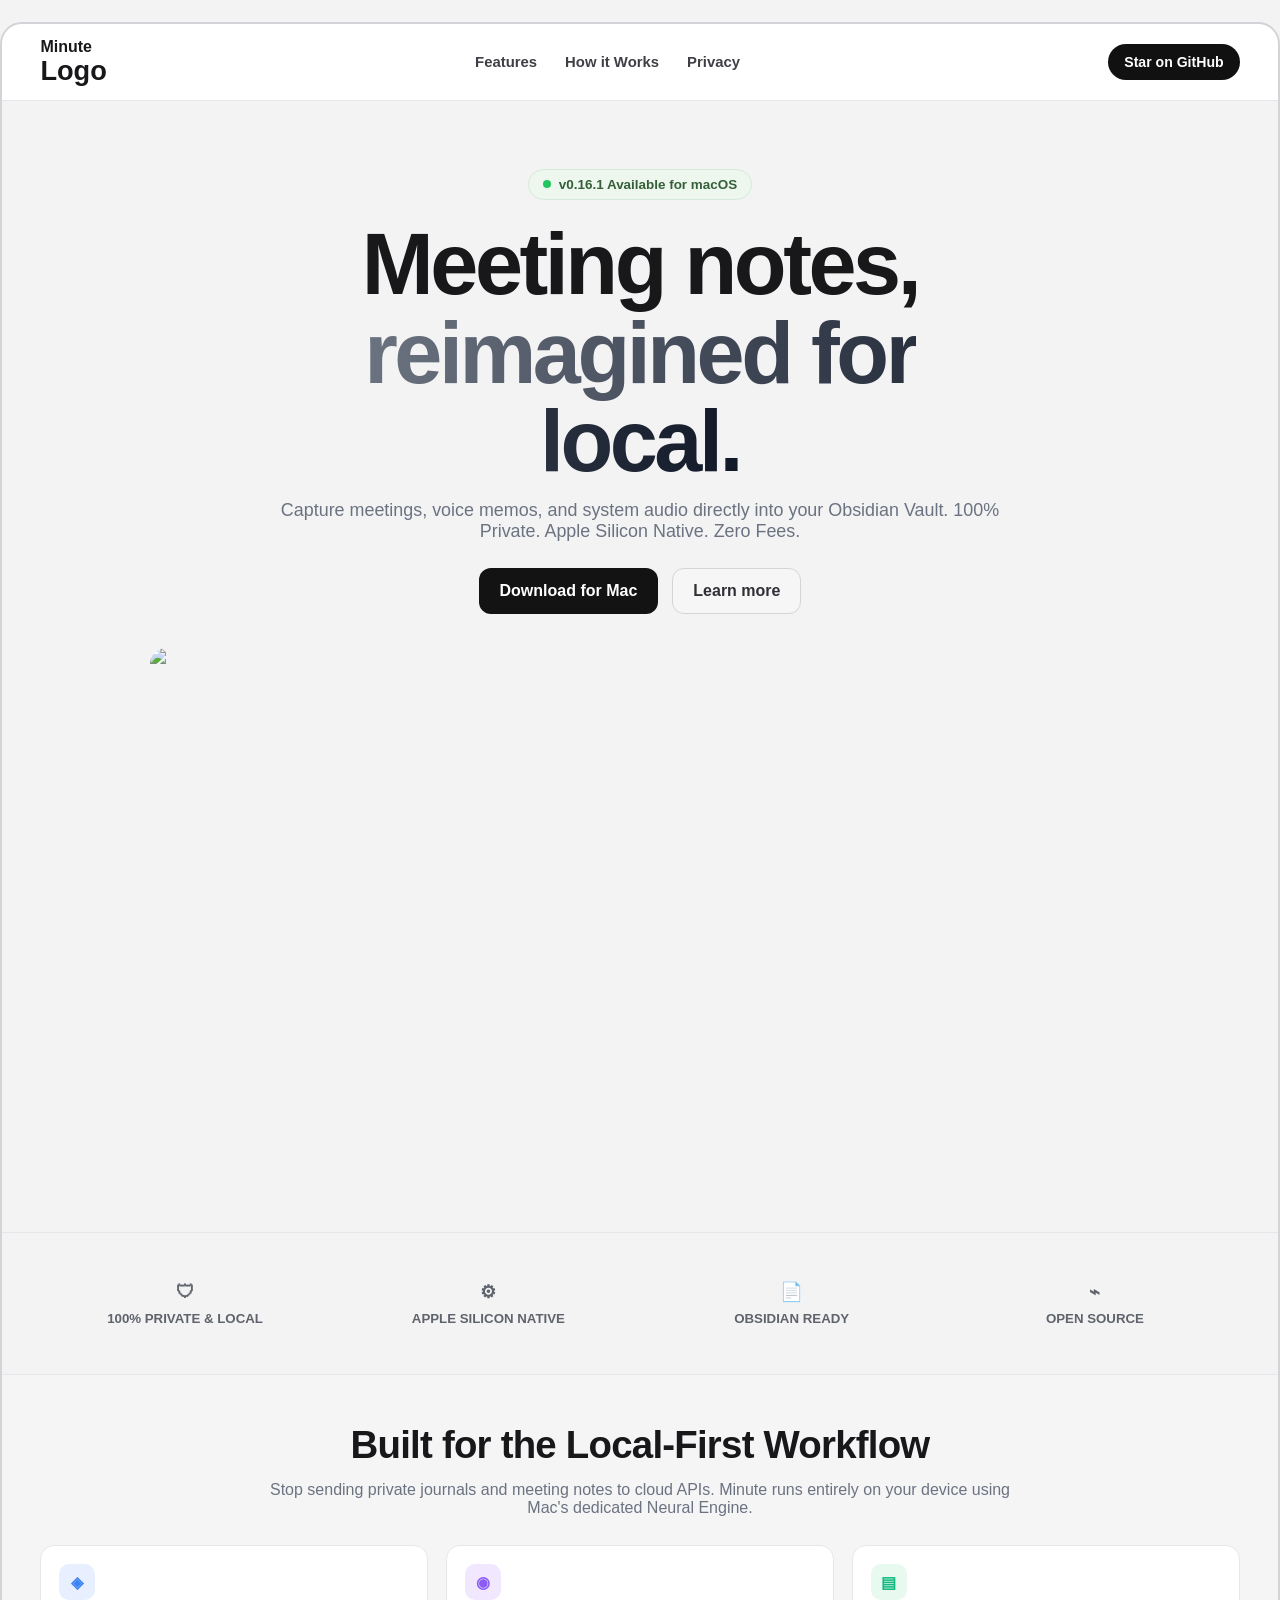
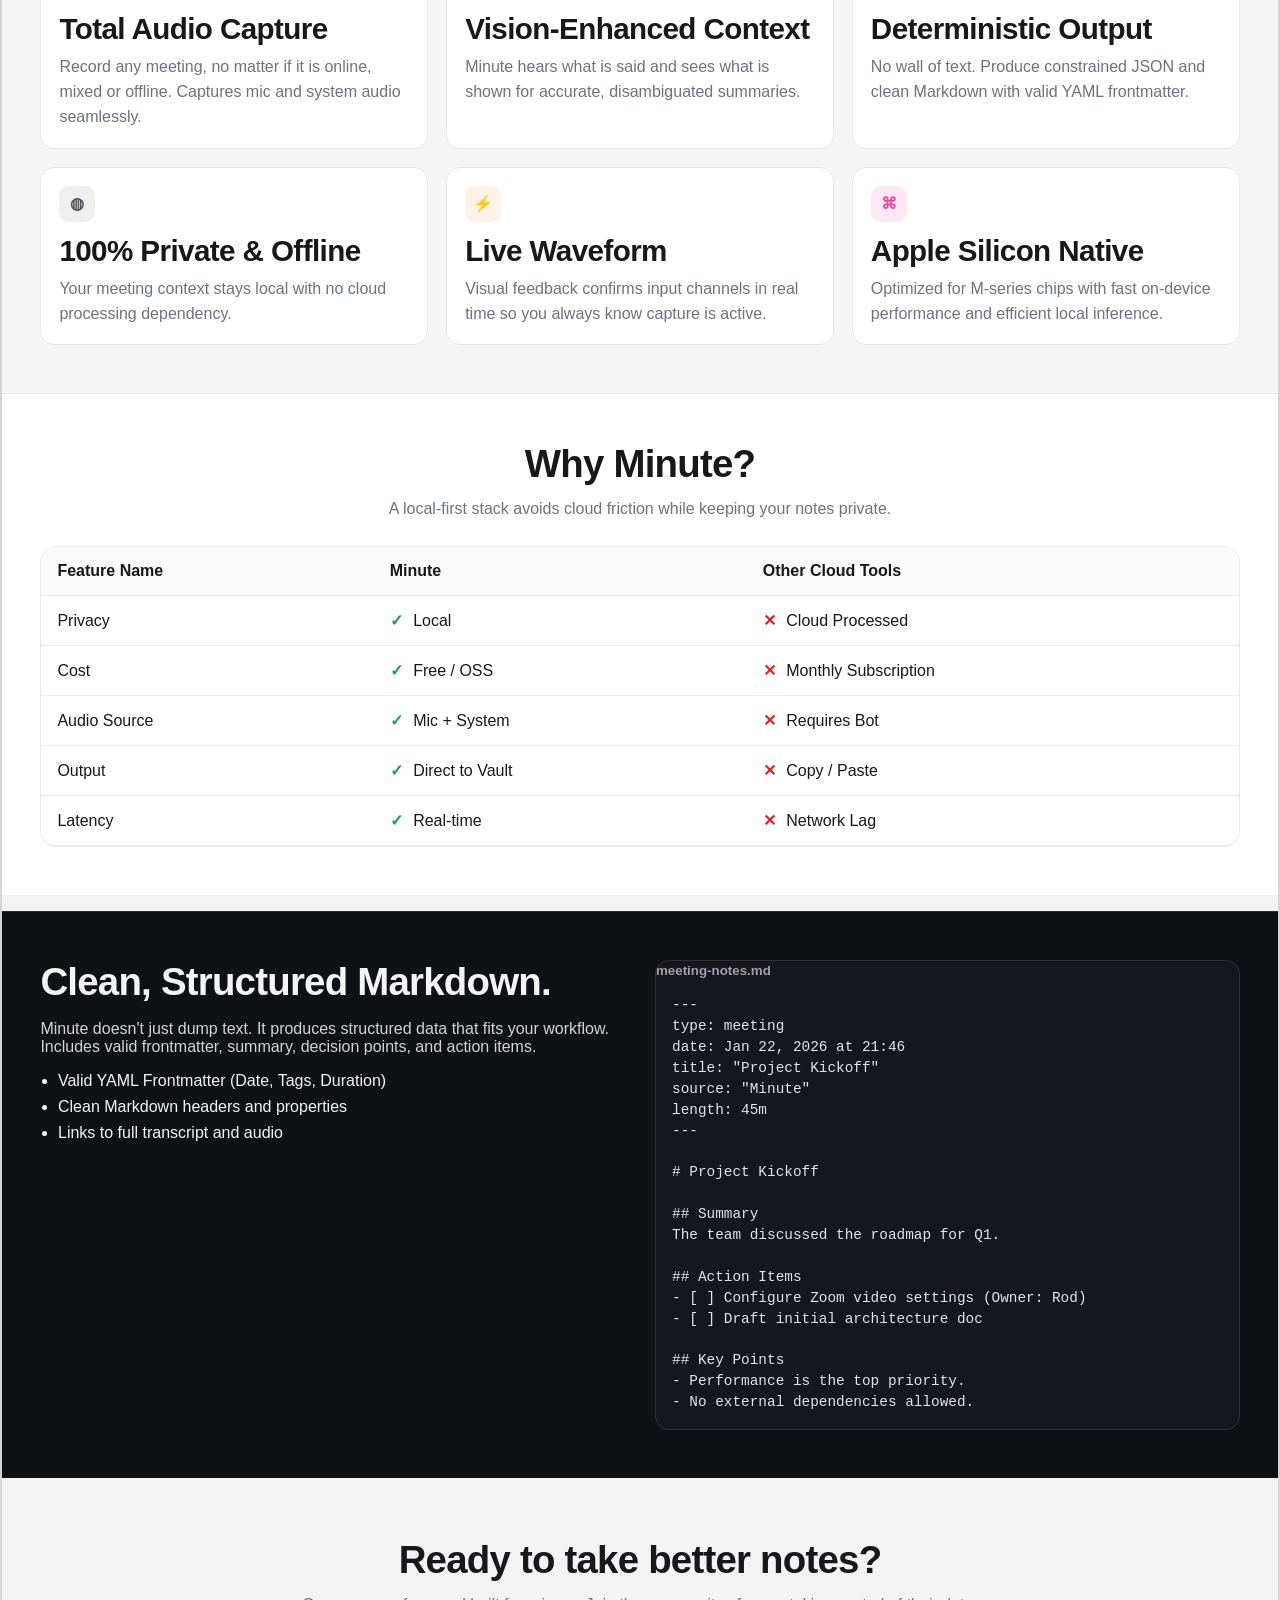
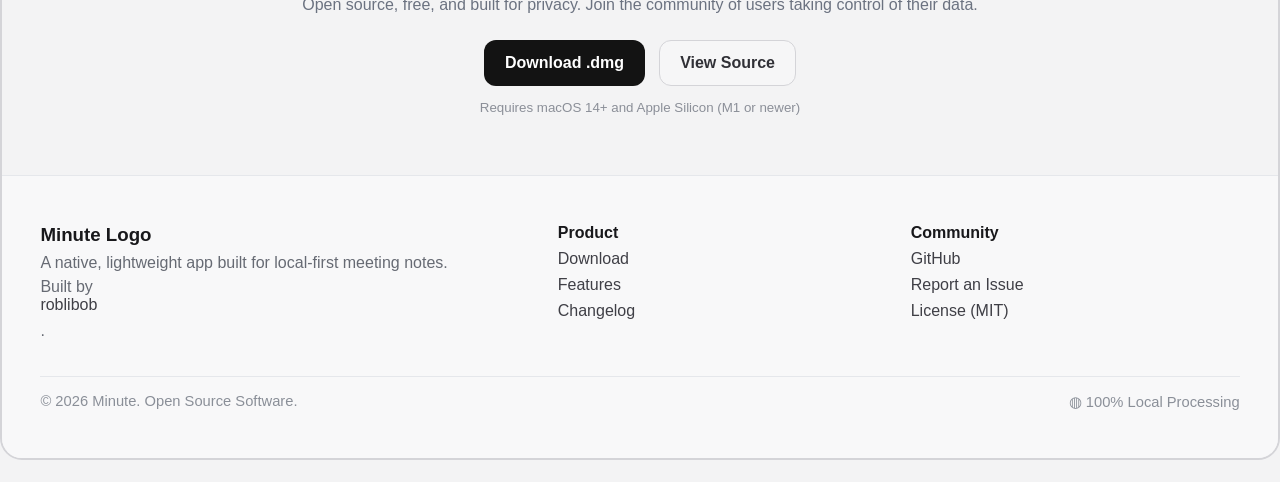
==== minute/index.html @ 1eeea054 "deploy: roblibob/minute-web@8a031581cefa7e7c6fafa19b0b58fd7cdc7de9bb" ====
<!DOCTYPE html><!--4EAlndDfi7GfYIFrNMan_--><html lang="en"><head><meta charSet="utf-8"/><meta name="viewport" content="width=device-width, initial-scale=1"/><link rel="preload" as="image" href="/screenshot.png"/><link rel="stylesheet" href="/minute/_next/static/css/f5979314d05cff4d.css" data-precedence="next"/><link rel="preload" as="script" fetchPriority="low" href="/minute/_next/static/chunks/webpack-14040d4c93e93e90.js"/><script src="/minute/_next/static/chunks/4bd1b696-c023c6e3521b1417.js" async=""></script><script src="/minute/_next/static/chunks/255-e3d6cde7027b138d.js" async=""></script><script src="/minute/_next/static/chunks/main-app-d17e61add2b21985.js" async=""></script><script src="/minute/_next/static/chunks/app/layout-fa0ff027105a98ed.js" async=""></script><script src="/minute/_next/static/chunks/850-fcfdb7aee06e92fd.js" async=""></script><script src="/minute/_next/static/chunks/app/page-d6913fac91781a6c.js" async=""></script><link rel="preload" href="https://www.googletagmanager.com/gtag/js?id=G-HHZJZCVGW7" as="script"/><title>Minute Landing Page</title><meta name="description" content="Promotional one-page site for the Minute macOS app."/><script src="/minute/_next/static/chunks/polyfills-42372ed130431b0a.js" noModule=""></script></head><body><div hidden=""><!--$--><!--/$--></div><div class="page-shell"><header class="top-nav" data-nav="true" data-state="initial"><div class="nav-shell"><a class="brand" aria-label="Go to top" href="#top"><span class="brand-mark">Minute</span><span class="brand-sub">Logo</span></a><nav class="desktop-nav" aria-label="Primary"><a href="#features">Features</a><a href="#how-it-works">How it Works</a><a href="#privacy">Privacy</a></nav><div class="nav-actions"><a class="github-pill desktop-only" href="/minute/github/">Star on GitHub</a><button class="menu-toggle mobile-only" type="button" aria-expanded="false" aria-controls="mobile-menu"><span></span><span></span><span></span></button></div></div><div id="mobile-menu" class="mobile-menu" hidden=""><a href="#features">Features</a><a href="#how-it-works">How it Works</a><a href="#privacy">Privacy</a><a href="/minute/github/">Star on GitHub</a></div></header><main><section id="top" class="hero section"><div class="badge"><span class="dot"></span>v0.16.1 Available for macOS</div><h1>Meeting notes,<br/><span>reimagined for local.</span></h1><p>Capture meetings, voice memos, and system audio directly into your Obsidian Vault. 100% Private. Apple Silicon Native. Zero Fees.</p><div class="hero-actions"><a class="btn btn-dark" href="/minute/download/">Download for Mac</a><a class="btn btn-light" href="#features">Learn more</a></div><div class="app-window" aria-label="Minute app preview"><img alt="Minute interface preview" width="980" height="520" decoding="async" data-nimg="1" style="color:transparent" src="/screenshot.png"/></div></section><section class="trust-strip section"><div class="trust-item"><span class="icon">🛡</span><span>100% PRIVATE &amp; LOCAL</span></div><div class="trust-item"><span class="icon">⚙</span><span>APPLE SILICON NATIVE</span></div><div class="trust-item"><span class="icon">📄</span><span>OBSIDIAN READY</span></div><div class="trust-item"><span class="icon">⌁</span><span>OPEN SOURCE</span></div></section><section id="features" class="features section"><h2>Built for the Local-First Workflow</h2><p class="section-lead">Stop sending private journals and meeting notes to cloud APIs. Minute runs entirely on your device using Mac&#x27;s dedicated Neural Engine.</p><div class="feature-grid"><article class="feature-card blue"><div class="feature-icon">◈</div><h3>Total Audio Capture</h3><p>Record any meeting, no matter if it is online, mixed or offline. Captures mic and system audio seamlessly.</p></article><article class="feature-card purple"><div class="feature-icon">◉</div><h3>Vision-Enhanced Context</h3><p>Minute hears what is said and sees what is shown for accurate, disambiguated summaries.</p></article><article class="feature-card emerald"><div class="feature-icon">▤</div><h3>Deterministic Output</h3><p>No wall of text. Produce constrained JSON and clean Markdown with valid YAML frontmatter.</p></article><article class="feature-card grey"><div class="feature-icon">◍</div><h3>100% Private &amp; Offline</h3><p>Your meeting context stays local with no cloud processing dependency.</p></article><article class="feature-card orange"><div class="feature-icon">⚡</div><h3>Live Waveform</h3><p>Visual feedback confirms input channels in real time so you always know capture is active.</p></article><article class="feature-card pink"><div class="feature-icon">⌘</div><h3>Apple Silicon Native</h3><p>Optimized for M-series chips with fast on-device performance and efficient local inference.</p></article></div></section><section class="comparison section"><h2>Why Minute?</h2><p class="section-lead">A local-first stack avoids cloud friction while keeping your notes private.</p><div class="table-wrap"><table><thead><tr><th>Feature Name</th><th>Minute</th><th>Other Cloud Tools</th></tr></thead><tbody><tr><td>Privacy</td><td><span class="yes">✓</span> <!-- -->Local</td><td><span class="no">✕</span> <!-- -->Cloud Processed</td></tr><tr><td>Cost</td><td><span class="yes">✓</span> <!-- -->Free / OSS</td><td><span class="no">✕</span> <!-- -->Monthly Subscription</td></tr><tr><td>Audio Source</td><td><span class="yes">✓</span> <!-- -->Mic + System</td><td><span class="no">✕</span> <!-- -->Requires Bot</td></tr><tr><td>Output</td><td><span class="yes">✓</span> <!-- -->Direct to Vault</td><td><span class="no">✕</span> <!-- -->Copy / Paste</td></tr><tr><td>Latency</td><td><span class="yes">✓</span> <!-- -->Real-time</td><td><span class="no">✕</span> <!-- -->Network Lag</td></tr></tbody></table></div></section><section id="how-it-works" class="how-it-works section"><div class="how-copy"><h2>Clean, Structured Markdown.</h2><p>Minute doesn&#x27;t just dump text. It produces structured data that fits your workflow. Includes valid frontmatter, summary, decision points, and action items.</p><ul><li>Valid YAML Frontmatter (Date, Tags, Duration)</li><li>Clean Markdown headers and properties</li><li>Links to full transcript and audio</li></ul></div><div class="code-window" aria-label="Markdown output example"><div class="window-bar"><span class="traffic red"></span><span class="traffic yellow"></span><span class="traffic green"></span><small>meeting-notes.md</small></div><pre><code>---
type: meeting
date: Jan 22, 2026 at 21:46
title: &quot;Project Kickoff&quot;
source: &quot;Minute&quot;
length: 45m
---

# Project Kickoff

## Summary
The team discussed the roadmap for Q1.

## Action Items
- [ ] Configure Zoom video settings (Owner: Rod)
- [ ] Draft initial architecture doc

## Key Points
- Performance is the top priority.
- No external dependencies allowed.
</code></pre></div></section><section id="privacy" class="bottom-cta section"><h2>Ready to take better notes?</h2><p>Open source, free, and built for privacy. Join the community of users taking control of their data.</p><div class="hero-actions"><a class="btn btn-dark" href="/minute/download/">Download .dmg</a><a class="btn btn-light" href="/minute/github/">View Source</a></div><small>Requires macOS 14+ and Apple Silicon (M1 or newer)</small></section><footer class="footer section"><div class="footer-grid"><div><h3>Minute Logo</h3><p>A native, lightweight app built for local-first meeting notes.</p><p>Built by <a href="https://github.com/roblibob">roblibob</a>.</p></div><div><h4>Product</h4><a href="/minute/download/">Download</a><a href="#features">Features</a><a href="/minute/github/">Changelog</a></div><div><h4>Community</h4><a href="/minute/github/">GitHub</a><a href="https://github.com/roblibob/minute/issues">Report an Issue</a><a href="https://github.com/roblibob/minute/blob/main/LICENSE">License (MIT)</a></div></div><div class="footer-bottom"><span>© <!-- -->2026<!-- --> Minute. Open Source Software.</span><span class="local-badge">◍ 100% Local Processing</span></div></footer></main></div><!--$--><!--/$--><script src="/minute/_next/static/chunks/webpack-14040d4c93e93e90.js" id="_R_" async=""></script><script>(self.__next_f=self.__next_f||[]).push([0])</script><script>self.__next_f.push([1,"1:\"$Sreact.fragment\"\n2:I[1402,[\"177\",\"static/chunks/app/layout-fa0ff027105a98ed.js\"],\"\"]\n3:I[9766,[],\"\"]\n4:I[8924,[],\"\"]\n5:I[7959,[\"850\",\"static/chunks/850-fcfdb7aee06e92fd.js\",\"974\",\"static/chunks/app/page-d6913fac91781a6c.js\"],\"Nav\"]\n6:I[2619,[\"850\",\"static/chunks/850-fcfdb7aee06e92fd.js\",\"974\",\"static/chunks/app/page-d6913fac91781a6c.js\"],\"\"]\n7:I[1356,[\"850\",\"static/chunks/850-fcfdb7aee06e92fd.js\",\"974\",\"static/chunks/app/page-d6913fac91781a6c.js\"],\"Image\"]\n13:I[7150,[],\"\"]\n:HL[\"/minute/_next/static/css/f5979314d05cff4d.css\",\"style\"]\n"])</script><script>self.__next_f.push([1,"0:{\"P\":null,\"b\":\"4EAlndDfi7GfYIFrNMan_\",\"p\":\"/minute\",\"c\":[\"\",\"\"],\"i\":false,\"f\":[[[\"\",{\"children\":[\"__PAGE__\",{}]},\"$undefined\",\"$undefined\",true],[\"\",[\"$\",\"$1\",\"c\",{\"children\":[[[\"$\",\"link\",\"0\",{\"rel\":\"stylesheet\",\"href\":\"/minute/_next/static/css/f5979314d05cff4d.css\",\"precedence\":\"next\",\"crossOrigin\":\"$undefined\",\"nonce\":\"$undefined\"}]],[\"$\",\"html\",null,{\"lang\":\"en\",\"children\":[[\"$\",\"head\",null,{\"children\":[[\"$\",\"$L2\",null,{\"src\":\"https://www.googletagmanager.com/gtag/js?id=G-HHZJZCVGW7\",\"strategy\":\"afterInteractive\"}],[\"$\",\"$L2\",null,{\"id\":\"ga-init\",\"strategy\":\"afterInteractive\",\"children\":\"window.dataLayer = window.dataLayer || [];\\nfunction gtag(){dataLayer.push(arguments);}\\ngtag('js', new Date());\\ngtag('config', 'G-HHZJZCVGW7');\"}]]}],[\"$\",\"body\",null,{\"children\":[\"$\",\"$L3\",null,{\"parallelRouterKey\":\"children\",\"error\":\"$undefined\",\"errorStyles\":\"$undefined\",\"errorScripts\":\"$undefined\",\"template\":[\"$\",\"$L4\",null,{}],\"templateStyles\":\"$undefined\",\"templateScripts\":\"$undefined\",\"notFound\":[[[\"$\",\"title\",null,{\"children\":\"404: This page could not be found.\"}],[\"$\",\"div\",null,{\"style\":{\"fontFamily\":\"system-ui,\\\"Segoe UI\\\",Roboto,Helvetica,Arial,sans-serif,\\\"Apple Color Emoji\\\",\\\"Segoe UI Emoji\\\"\",\"height\":\"100vh\",\"textAlign\":\"center\",\"display\":\"flex\",\"flexDirection\":\"column\",\"alignItems\":\"center\",\"justifyContent\":\"center\"},\"children\":[\"$\",\"div\",null,{\"children\":[[\"$\",\"style\",null,{\"dangerouslySetInnerHTML\":{\"__html\":\"body{color:#000;background:#fff;margin:0}.next-error-h1{border-right:1px solid rgba(0,0,0,.3)}@media (prefers-color-scheme:dark){body{color:#fff;background:#000}.next-error-h1{border-right:1px solid rgba(255,255,255,.3)}}\"}}],[\"$\",\"h1\",null,{\"className\":\"next-error-h1\",\"style\":{\"display\":\"inline-block\",\"margin\":\"0 20px 0 0\",\"padding\":\"0 23px 0 0\",\"fontSize\":24,\"fontWeight\":500,\"verticalAlign\":\"top\",\"lineHeight\":\"49px\"},\"children\":404}],[\"$\",\"div\",null,{\"style\":{\"display\":\"inline-block\"},\"children\":[\"$\",\"h2\",null,{\"style\":{\"fontSize\":14,\"fontWeight\":400,\"lineHeight\":\"49px\",\"margin\":0},\"children\":\"This page could not be found.\"}]}]]}]}]],[]],\"forbidden\":\"$undefined\",\"unauthorized\":\"$undefined\"}]}]]}]]}],{\"children\":[\"__PAGE__\",[\"$\",\"$1\",\"c\",{\"children\":[[\"$\",\"div\",null,{\"className\":\"page-shell\",\"children\":[[\"$\",\"$L5\",null,{}],[\"$\",\"main\",null,{\"children\":[[\"$\",\"section\",null,{\"id\":\"top\",\"className\":\"hero section\",\"children\":[[\"$\",\"div\",null,{\"className\":\"badge\",\"children\":[[\"$\",\"span\",null,{\"className\":\"dot\"}],\"v0.16.1 Available for macOS\"]}],[\"$\",\"h1\",null,{\"children\":[\"Meeting notes,\",[\"$\",\"br\",null,{}],[\"$\",\"span\",null,{\"children\":\"reimagined for local.\"}]]}],[\"$\",\"p\",null,{\"children\":\"Capture meetings, voice memos, and system audio directly into your Obsidian Vault. 100% Private. Apple Silicon Native. Zero Fees.\"}],[\"$\",\"div\",null,{\"className\":\"hero-actions\",\"children\":[[\"$\",\"$L6\",null,{\"className\":\"btn btn-dark\",\"href\":\"/download/\",\"children\":\"Download for Mac\"}],[\"$\",\"$L6\",null,{\"className\":\"btn btn-light\",\"href\":\"#features\",\"children\":\"Learn more\"}]]}],[\"$\",\"div\",null,{\"className\":\"app-window\",\"aria-label\":\"Minute app preview\",\"children\":[\"$\",\"$L7\",null,{\"src\":\"/screenshot.png\",\"alt\":\"Minute interface preview\",\"width\":980,\"height\":520,\"priority\":true,\"unoptimized\":true}]}]]}],[\"$\",\"section\",null,{\"className\":\"trust-strip section\",\"children\":[[\"$\",\"div\",\"100% PRIVATE \u0026 LOCAL\",{\"className\":\"trust-item\",\"children\":[[\"$\",\"span\",null,{\"className\":\"icon\",\"children\":\"🛡\"}],[\"$\",\"span\",null,{\"children\":\"100% PRIVATE \u0026 LOCAL\"}]]}],[\"$\",\"div\",\"APPLE SILICON NATIVE\",{\"className\":\"trust-item\",\"children\":[[\"$\",\"span\",null,{\"className\":\"icon\",\"children\":\"⚙\"}],[\"$\",\"span\",null,{\"children\":\"APPLE SILICON NATIVE\"}]]}],[\"$\",\"div\",\"OBSIDIAN READY\",{\"className\":\"trust-item\",\"children\":[[\"$\",\"span\",null,{\"className\":\"icon\",\"children\":\"📄\"}],[\"$\",\"span\",null,{\"children\":\"OBSIDIAN READY\"}]]}],[\"$\",\"div\",\"OPEN SOURCE\",{\"className\":\"trust-item\",\"children\":[[\"$\",\"span\",null,{\"className\":\"icon\",\"children\":\"⌁\"}],[\"$\",\"span\",null,{\"children\":\"OPEN SOURCE\"}]]}]]}],[\"$\",\"section\",null,{\"id\":\"features\",\"className\":\"features section\",\"children\":[[\"$\",\"h2\",null,{\"children\":\"Built for the Local-First Workflow\"}],[\"$\",\"p\",null,{\"className\":\"section-lead\",\"children\":\"Stop sending private journals and meeting notes to cloud APIs. Minute runs entirely on your device using Mac's dedicated Neural Engine.\"}],[\"$\",\"div\",null,{\"className\":\"feature-grid\",\"children\":[[\"$\",\"article\",\"Total Audio Capture\",{\"className\":\"feature-card blue\",\"children\":[[\"$\",\"div\",null,{\"className\":\"feature-icon\",\"children\":\"◈\"}],[\"$\",\"h3\",null,{\"children\":\"Total Audio Capture\"}],[\"$\",\"p\",null,{\"children\":\"Record any meeting, no matter if it is online, mixed or offline. Captures mic and system audio seamlessly.\"}]]}],\"$L8\",\"$L9\",\"$La\",\"$Lb\",\"$Lc\"]}]]}],\"$Ld\",\"$Le\",\"$Lf\",\"$L10\"]}]]}],null,\"$L11\"]}],{},null,false]},null,false],\"$L12\",false]],\"m\":\"$undefined\",\"G\":[\"$13\",[]],\"s\":false,\"S\":true}\n"])</script><script>self.__next_f.push([1,"14:I[4431,[],\"OutletBoundary\"]\n16:I[5278,[],\"AsyncMetadataOutlet\"]\n18:I[4431,[],\"ViewportBoundary\"]\n1a:I[4431,[],\"MetadataBoundary\"]\n1b:\"$Sreact.suspense\"\n8:[\"$\",\"article\",\"Vision-Enhanced Context\",{\"className\":\"feature-card purple\",\"children\":[[\"$\",\"div\",null,{\"className\":\"feature-icon\",\"children\":\"◉\"}],[\"$\",\"h3\",null,{\"children\":\"Vision-Enhanced Context\"}],[\"$\",\"p\",null,{\"children\":\"Minute hears what is said and sees what is shown for accurate, disambiguated summaries.\"}]]}]\n9:[\"$\",\"article\",\"Deterministic Output\",{\"className\":\"feature-card emerald\",\"children\":[[\"$\",\"div\",null,{\"className\":\"feature-icon\",\"children\":\"▤\"}],[\"$\",\"h3\",null,{\"children\":\"Deterministic Output\"}],[\"$\",\"p\",null,{\"children\":\"No wall of text. Produce constrained JSON and clean Markdown with valid YAML frontmatter.\"}]]}]\na:[\"$\",\"article\",\"100% Private \u0026 Offline\",{\"className\":\"feature-card grey\",\"children\":[[\"$\",\"div\",null,{\"className\":\"feature-icon\",\"children\":\"◍\"}],[\"$\",\"h3\",null,{\"children\":\"100% Private \u0026 Offline\"}],[\"$\",\"p\",null,{\"children\":\"Your meeting context stays local with no cloud processing dependency.\"}]]}]\nb:[\"$\",\"article\",\"Live Waveform\",{\"className\":\"feature-card orange\",\"children\":[[\"$\",\"div\",null,{\"className\":\"feature-icon\",\"children\":\"⚡\"}],[\"$\",\"h3\",null,{\"children\":\"Live Waveform\"}],[\"$\",\"p\",null,{\"children\":\"Visual feedback confirms input channels in real time so you always know capture is active.\"}]]}]\nc:[\"$\",\"article\",\"Apple Silicon Native\",{\"className\":\"feature-card pink\",\"children\":[[\"$\",\"div\",null,{\"className\":\"feature-icon\",\"children\":\"⌘\"}],[\"$\",\"h3\",null,{\"children\":\"Apple Silicon Native\"}],[\"$\",\"p\",null,{\"children\":\"Optimized for M-series chips with fast on-device performance and efficient local inference.\"}]]}]\n"])</script><script>self.__next_f.push([1,"d:[\"$\",\"section\",null,{\"className\":\"comparison section\",\"children\":[[\"$\",\"h2\",null,{\"children\":\"Why Minute?\"}],[\"$\",\"p\",null,{\"className\":\"section-lead\",\"children\":\"A local-first stack avoids cloud friction while keeping your notes private.\"}],[\"$\",\"div\",null,{\"className\":\"table-wrap\",\"children\":[\"$\",\"table\",null,{\"children\":[[\"$\",\"thead\",null,{\"children\":[\"$\",\"tr\",null,{\"children\":[[\"$\",\"th\",null,{\"children\":\"Feature Name\"}],[\"$\",\"th\",null,{\"children\":\"Minute\"}],[\"$\",\"th\",null,{\"children\":\"Other Cloud Tools\"}]]}]}],[\"$\",\"tbody\",null,{\"children\":[[\"$\",\"tr\",\"Privacy\",{\"children\":[[\"$\",\"td\",null,{\"children\":\"Privacy\"}],[\"$\",\"td\",null,{\"children\":[[\"$\",\"span\",null,{\"className\":\"yes\",\"children\":\"✓\"}],\" \",\"Local\"]}],[\"$\",\"td\",null,{\"children\":[[\"$\",\"span\",null,{\"className\":\"no\",\"children\":\"✕\"}],\" \",\"Cloud Processed\"]}]]}],[\"$\",\"tr\",\"Cost\",{\"children\":[[\"$\",\"td\",null,{\"children\":\"Cost\"}],[\"$\",\"td\",null,{\"children\":[[\"$\",\"span\",null,{\"className\":\"yes\",\"children\":\"✓\"}],\" \",\"Free / OSS\"]}],[\"$\",\"td\",null,{\"children\":[[\"$\",\"span\",null,{\"className\":\"no\",\"children\":\"✕\"}],\" \",\"Monthly Subscription\"]}]]}],[\"$\",\"tr\",\"Audio Source\",{\"children\":[[\"$\",\"td\",null,{\"children\":\"Audio Source\"}],[\"$\",\"td\",null,{\"children\":[[\"$\",\"span\",null,{\"className\":\"yes\",\"children\":\"✓\"}],\" \",\"Mic + System\"]}],[\"$\",\"td\",null,{\"children\":[[\"$\",\"span\",null,{\"className\":\"no\",\"children\":\"✕\"}],\" \",\"Requires Bot\"]}]]}],[\"$\",\"tr\",\"Output\",{\"children\":[[\"$\",\"td\",null,{\"children\":\"Output\"}],[\"$\",\"td\",null,{\"children\":[[\"$\",\"span\",null,{\"className\":\"yes\",\"children\":\"✓\"}],\" \",\"Direct to Vault\"]}],[\"$\",\"td\",null,{\"children\":[[\"$\",\"span\",null,{\"className\":\"no\",\"children\":\"✕\"}],\" \",\"Copy / Paste\"]}]]}],[\"$\",\"tr\",\"Latency\",{\"children\":[[\"$\",\"td\",null,{\"children\":\"Latency\"}],[\"$\",\"td\",null,{\"children\":[[\"$\",\"span\",null,{\"className\":\"yes\",\"children\":\"✓\"}],\" \",\"Real-time\"]}],[\"$\",\"td\",null,{\"children\":[[\"$\",\"span\",null,{\"className\":\"no\",\"children\":\"✕\"}],\" \",\"Network Lag\"]}]]}]]}]]}]}]]}]\n"])</script><script>self.__next_f.push([1,"e:[\"$\",\"section\",null,{\"id\":\"how-it-works\",\"className\":\"how-it-works section\",\"children\":[[\"$\",\"div\",null,{\"className\":\"how-copy\",\"children\":[[\"$\",\"h2\",null,{\"children\":\"Clean, Structured Markdown.\"}],[\"$\",\"p\",null,{\"children\":\"Minute doesn't just dump text. It produces structured data that fits your workflow. Includes valid frontmatter, summary, decision points, and action items.\"}],[\"$\",\"ul\",null,{\"children\":[[\"$\",\"li\",null,{\"children\":\"Valid YAML Frontmatter (Date, Tags, Duration)\"}],[\"$\",\"li\",null,{\"children\":\"Clean Markdown headers and properties\"}],[\"$\",\"li\",null,{\"children\":\"Links to full transcript and audio\"}]]}]]}],[\"$\",\"div\",null,{\"className\":\"code-window\",\"aria-label\":\"Markdown output example\",\"children\":[[\"$\",\"div\",null,{\"className\":\"window-bar\",\"children\":[[\"$\",\"span\",null,{\"className\":\"traffic red\"}],[\"$\",\"span\",null,{\"className\":\"traffic yellow\"}],[\"$\",\"span\",null,{\"className\":\"traffic green\"}],[\"$\",\"small\",null,{\"children\":\"meeting-notes.md\"}]]}],[\"$\",\"pre\",null,{\"children\":[\"$\",\"code\",null,{\"children\":\"---\\ntype: meeting\\ndate: Jan 22, 2026 at 21:46\\ntitle: \\\"Project Kickoff\\\"\\nsource: \\\"Minute\\\"\\nlength: 45m\\n---\\n\\n# Project Kickoff\\n\\n## Summary\\nThe team discussed the roadmap for Q1.\\n\\n## Action Items\\n- [ ] Configure Zoom video settings (Owner: Rod)\\n- [ ] Draft initial architecture doc\\n\\n## Key Points\\n- Performance is the top priority.\\n- No external dependencies allowed.\\n\"}]}]]}]]}]\n"])</script><script>self.__next_f.push([1,"f:[\"$\",\"section\",null,{\"id\":\"privacy\",\"className\":\"bottom-cta section\",\"children\":[[\"$\",\"h2\",null,{\"children\":\"Ready to take better notes?\"}],[\"$\",\"p\",null,{\"children\":\"Open source, free, and built for privacy. Join the community of users taking control of their data.\"}],[\"$\",\"div\",null,{\"className\":\"hero-actions\",\"children\":[[\"$\",\"$L6\",null,{\"className\":\"btn btn-dark\",\"href\":\"/download/\",\"children\":\"Download .dmg\"}],[\"$\",\"$L6\",null,{\"className\":\"btn btn-light\",\"href\":\"/github/\",\"children\":\"View Source\"}]]}],[\"$\",\"small\",null,{\"children\":\"Requires macOS 14+ and Apple Silicon (M1 or newer)\"}]]}]\n"])</script><script>self.__next_f.push([1,"10:[\"$\",\"footer\",null,{\"className\":\"footer section\",\"children\":[[\"$\",\"div\",null,{\"className\":\"footer-grid\",\"children\":[[\"$\",\"div\",null,{\"children\":[[\"$\",\"h3\",null,{\"children\":\"Minute Logo\"}],[\"$\",\"p\",null,{\"children\":\"A native, lightweight app built for local-first meeting notes.\"}],[\"$\",\"p\",null,{\"children\":[\"Built by \",[\"$\",\"a\",null,{\"href\":\"https://github.com/roblibob\",\"children\":\"roblibob\"}],\".\"]}]]}],[\"$\",\"div\",null,{\"children\":[[\"$\",\"h4\",null,{\"children\":\"Product\"}],[\"$\",\"$L6\",null,{\"href\":\"/download/\",\"children\":\"Download\"}],[\"$\",\"$L6\",null,{\"href\":\"#features\",\"children\":\"Features\"}],[\"$\",\"$L6\",null,{\"href\":\"/github/\",\"children\":\"Changelog\"}]]}],[\"$\",\"div\",null,{\"children\":[[\"$\",\"h4\",null,{\"children\":\"Community\"}],[\"$\",\"$L6\",null,{\"href\":\"/github/\",\"children\":\"GitHub\"}],[\"$\",\"a\",null,{\"href\":\"https://github.com/roblibob/minute/issues\",\"children\":\"Report an Issue\"}],[\"$\",\"a\",null,{\"href\":\"https://github.com/roblibob/minute/blob/main/LICENSE\",\"children\":\"License (MIT)\"}]]}]]}],[\"$\",\"div\",null,{\"className\":\"footer-bottom\",\"children\":[[\"$\",\"span\",null,{\"children\":[\"© \",2026,\" Minute. Open Source Software.\"]}],[\"$\",\"span\",null,{\"className\":\"local-badge\",\"children\":\"◍ 100% Local Processing\"}]]}]]}]\n"])</script><script>self.__next_f.push([1,"11:[\"$\",\"$L14\",null,{\"children\":[\"$L15\",[\"$\",\"$L16\",null,{\"promise\":\"$@17\"}]]}]\n12:[\"$\",\"$1\",\"h\",{\"children\":[null,[[\"$\",\"$L18\",null,{\"children\":\"$L19\"}],null],[\"$\",\"$L1a\",null,{\"children\":[\"$\",\"div\",null,{\"hidden\":true,\"children\":[\"$\",\"$1b\",null,{\"fallback\":null,\"children\":\"$L1c\"}]}]}]]}]\n"])</script><script>self.__next_f.push([1,"19:[[\"$\",\"meta\",\"0\",{\"charSet\":\"utf-8\"}],[\"$\",\"meta\",\"1\",{\"name\":\"viewport\",\"content\":\"width=device-width, initial-scale=1\"}]]\n15:null\n"])</script><script>self.__next_f.push([1,"17:{\"metadata\":[[\"$\",\"title\",\"0\",{\"children\":\"Minute Landing Page\"}],[\"$\",\"meta\",\"1\",{\"name\":\"description\",\"content\":\"Promotional one-page site for the Minute macOS app.\"}]],\"error\":null,\"digest\":\"$undefined\"}\n"])</script><script>self.__next_f.push([1,"1c:\"$17:metadata\"\n"])</script></body></html>
---- minute/_next/static/css/f5979314d05cff4d.css ----
:root{--bg:#f3f3f4;--surface:#ffffff;--ink:#18181b;--muted:#6b7280;--line:#e5e7eb;--accent:#111827;--shadow:0 12px 28px rgba(17,24,39,0.08);--radius-xl:22px;--radius-lg:14px;--radius-md:10px}*{box-sizing:border-box}html{scroll-behavior:smooth}body{margin:0;font-family:Inter,Avenir Next,Segoe UI,sans-serif;background:var(--bg);color:var(--ink)}#features,#how-it-works,#privacy,#top{scroll-margin-top:92px}.page-shell{max-width:1280px;margin:22px auto;border:2px solid #d4d4d8;border-radius:var(--radius-xl);background:var(--bg);overflow:clip}.section{padding:48px clamp(18px,3vw,52px)}.section h2{font-size:clamp(2rem,3vw,2.9rem);margin:0 0 14px;letter-spacing:-.02em}.section-lead{color:var(--muted);max-width:760px;margin:0 auto 28px}.top-nav{position:-webkit-sticky;position:sticky;top:0;z-index:40;transition:all .28s ease;border-bottom:1px solid var(--line);background:rgba(255,255,255,.94);-webkit-backdrop-filter:blur(10px);backdrop-filter:blur(10px)}.top-nav[data-state=initial]{padding-top:0}.top-nav[data-state=scrolled]{background:rgba(255,255,255,.96);padding-top:0}.nav-shell{display:flex;align-items:center;justify-content:space-between;gap:16px;padding:14px clamp(18px,3vw,52px)}.brand{text-decoration:none;color:var(--ink);line-height:1.1;font-weight:600}.brand-mark,.brand-sub{display:block}.brand-sub{font-size:1.7rem}.desktop-nav{display:flex;gap:28px}.desktop-nav a{color:#3f3f46;text-decoration:none;font-weight:600;font-size:.93rem}.desktop-nav a:hover{color:var(--ink);transform:scale(1.04)}.nav-actions{display:flex;align-items:center;gap:12px}.github-pill{background:#111;color:#fff;border-radius:999px;padding:10px 16px;text-decoration:none;font-weight:700;font-size:.88rem}.github-pill:hover{transform:scale(1.03);background:#000}.menu-toggle{width:44px;height:44px;border-radius:10px;border:1px solid var(--line);background:#fff;display:grid;grid-gap:4px;gap:4px;padding:10px}.menu-toggle span{display:block;height:2px;background:#222}.mobile-only{display:none}.mobile-menu{display:grid;grid-gap:10px;gap:10px;padding:0 22px 16px;border-top:1px solid var(--line);background:rgba(255,255,255,.95)}.mobile-menu[hidden]{display:none}.mobile-menu a{text-decoration:none;color:#27272a;font-weight:600;padding:6px 0}.hero{text-align:center;padding-top:68px}.badge{display:inline-flex;gap:8px;align-items:center;padding:7px 14px;border-radius:999px;background:#edf7ee;border:1px solid #d4e9d7;color:#355f39;font-size:.84rem;font-weight:700;animation:fadeInUp .5s ease both}.dot{width:8px;height:8px;border-radius:50%;background:#22c55e}.hero h1{font-size:clamp(2.4rem,7vw,5.4rem);line-height:1.03;margin:20px auto 14px;max-width:760px;letter-spacing:-.04em}.hero h1 span{background:linear-gradient(90deg,#6b7280,#111827);-webkit-background-clip:text;background-clip:text;color:transparent}.hero p{max-width:720px;margin:0 auto;color:var(--muted);font-size:1.12rem}.hero-actions{margin-top:26px;display:flex;gap:14px;justify-content:center;flex-wrap:wrap}.btn{border-radius:12px;padding:13px 20px;text-decoration:none;font-weight:700;border:1px solid transparent;transition:transform .18s ease,background .18s ease}.btn:hover{transform:scale(1.03)}.btn-dark{background:#131313;color:#fff}.btn-light{background:#f6f6f7;border-color:#d4d4d8;color:#303036}.app-window{margin:34px auto 0;max-width:980px;border-radius:16px;overflow:hidden}.app-window img{width:100%;display:block;height:auto}.trust-strip{margin-top:16px;border-top:1px solid var(--line);border-bottom:1px solid var(--line);display:grid;grid-template-columns:repeat(4,minmax(0,1fr));grid-gap:14px;gap:14px;text-align:center}.trust-item{display:grid;grid-gap:8px;gap:8px;place-items:center;color:#5f636b;font-weight:600;font-size:.83rem}.trust-item .icon{font-size:1.15rem}.features{background:#f5f5f6;text-align:center}.feature-grid{margin-top:24px;display:grid;grid-template-columns:repeat(3,minmax(0,1fr));grid-gap:18px;gap:18px}.feature-card{background:var(--surface);border:1px solid var(--line);border-radius:var(--radius-lg);text-align:left;padding:18px}.feature-card h3{margin:12px 0 9px;font-size:1.85rem;letter-spacing:-.02em}.feature-card p{margin:0;color:var(--muted);line-height:1.55}.feature-icon{width:36px;height:36px;border-radius:10px;display:grid;place-items:center;font-weight:600}.blue .feature-icon{background:#e8f0ff;color:#3b82f6}.purple .feature-icon{background:#f1e8ff;color:#8b5cf6}.emerald .feature-icon{background:#e8f9ef;color:#10b981}.grey .feature-icon{background:#efefef;color:#52525b}.orange .feature-icon{background:#fff2e6;color:#f97316}.pink .feature-icon{background:#ffe8f5;color:#ec4899}.comparison{background:#fff;border-top:1px solid var(--line);text-align:center}.table-wrap{margin-top:24px;border:1px solid var(--line);border-radius:16px;overflow:hidden;background:#fff}table{width:100%;border-collapse:collapse}td,th{text-align:left;padding:15px 16px;border-bottom:1px solid #ececf1}th{background:#fafafa;font-weight:600}.yes{color:#16a34a}.no,.yes{font-weight:900;margin-right:6px}.no{color:#dc2626}.how-it-works{margin-top:16px;background:#101115;color:#f4f4f5;display:grid;grid-template-columns:1fr 1fr;grid-gap:30px;gap:30px;border-top:1px solid #1f2937}.how-it-works p{color:#d4d4d8}.how-it-works ul{padding-left:1.1rem}.how-it-works li{margin-bottom:8px}.code-window{border:1px solid #2f3137;border-radius:14px;background:#16171d;overflow:hidden}.code-window pre{margin:0;padding:16px;color:#e4e4e7;font-size:.9rem;line-height:1.45;overflow:auto}.code-window small{color:#9ca3af;font-weight:700}.bottom-cta{text-align:center;padding-top:60px;padding-bottom:60px}.bottom-cta p{color:var(--muted);max-width:700px;margin:0 auto}.bottom-cta small{display:block;margin-top:14px;color:#8b8f98}.footer{border-top:1px solid var(--line);background:#f8f8f9}.footer-grid{display:grid;grid-template-columns:1.5fr 1fr 1fr;grid-gap:24px;gap:24px}.footer-grid h3,.footer-grid h4{margin:0 0 8px}.footer-grid p{margin:0 0 6px;color:#666a73}.footer-grid a{display:block;text-decoration:none;color:#3f3f46;margin-bottom:8px}.footer-bottom{margin-top:30px;border-top:1px solid var(--line);padding-top:16px;display:flex;justify-content:space-between;color:#8a8f98;font-size:.92rem}a:focus-visible,button:focus-visible{outline:3px solid #111827;outline-offset:2px}@keyframes fadeInUp{0%{opacity:0;transform:translateY(8px)}to{opacity:1;transform:translateY(0)}}@media (max-width:980px){.desktop-nav,.desktop-only{display:none}.mobile-only{display:inline-grid}.feature-grid{grid-template-columns:1fr 1fr}.how-it-works{grid-template-columns:1fr}}@media (max-width:720px){.page-shell{margin:0;border-radius:0;border-left:0;border-right:0}.trust-strip{grid-template-columns:1fr 1fr}.feature-grid,.footer-grid{grid-template-columns:1fr}.footer-bottom{flex-direction:column;gap:10px}.hero{padding-top:44px}}
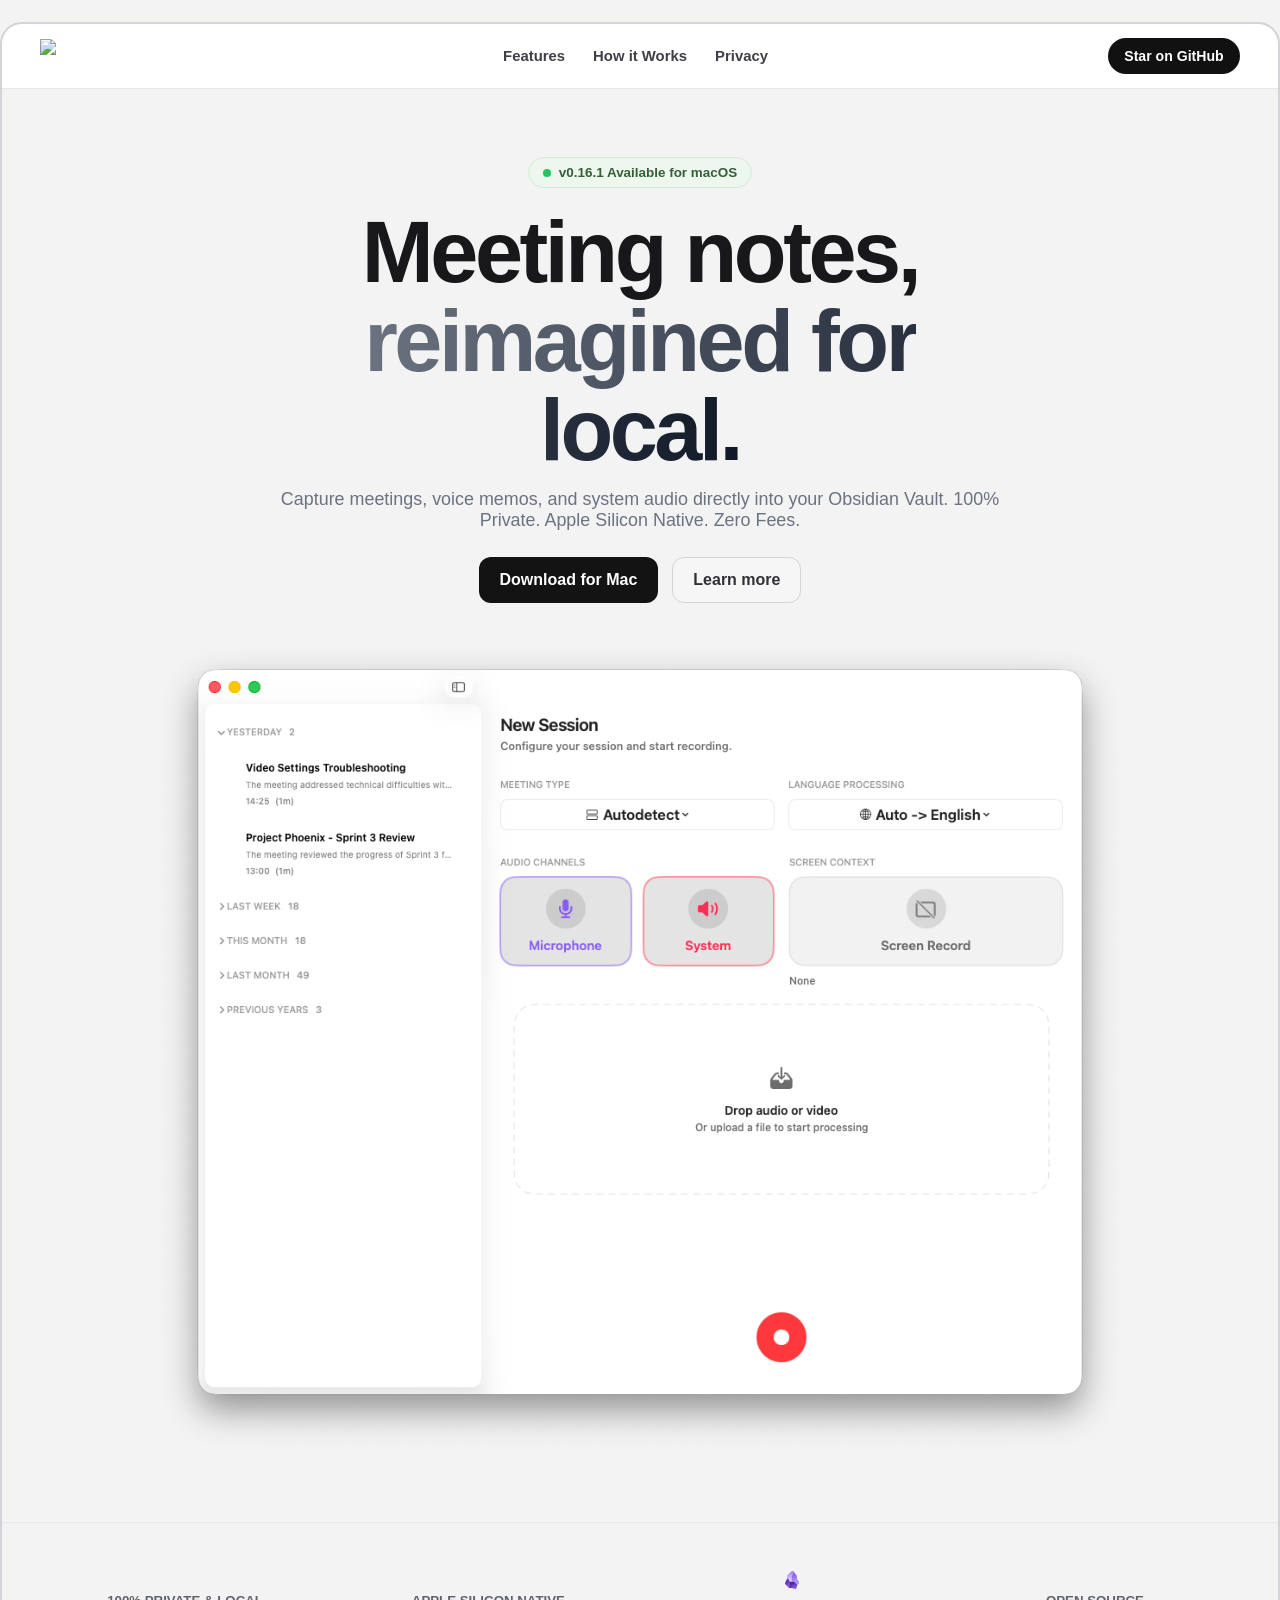
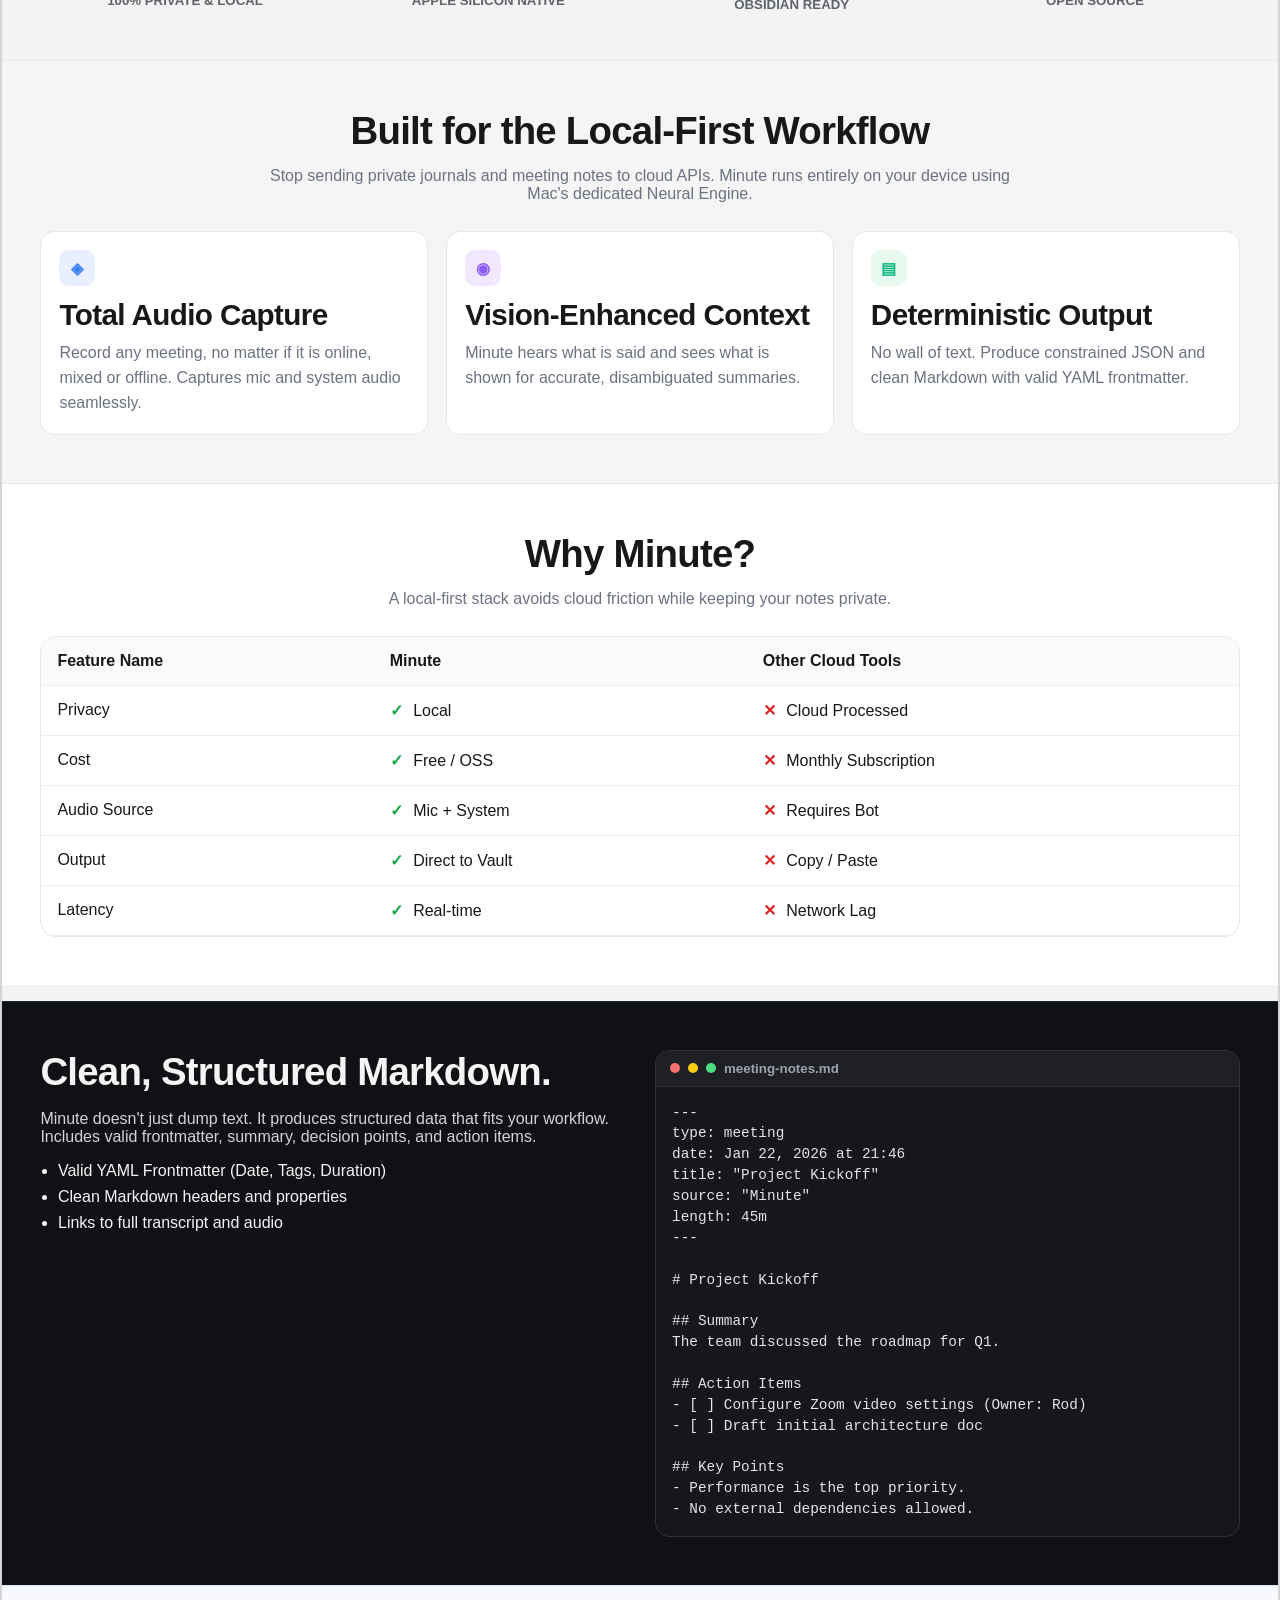
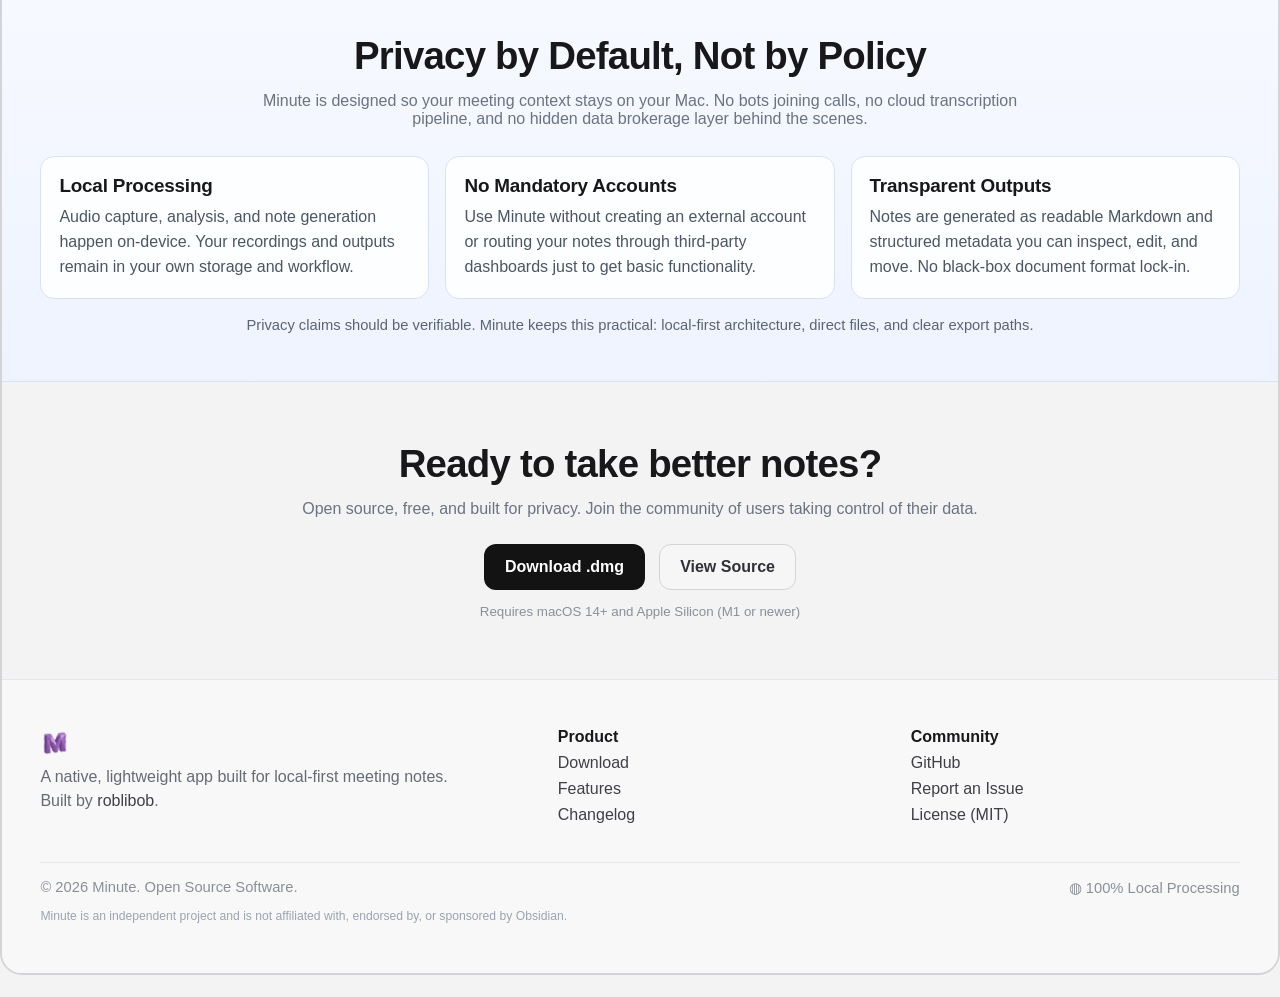
==== commit 6ea281a4: "deploy: roblibob/minute-web@8b295df8f31533e72424de241d976a88eab0d25b" ====
--- a/minute/index.html
+++ b/minute/index.html
@@ -1,4 +1,4 @@
-<!DOCTYPE html><!--4EAlndDfi7GfYIFrNMan_--><html lang="en"><head><meta charSet="utf-8"/><meta name="viewport" content="width=device-width, initial-scale=1"/><link rel="preload" as="image" href="/screenshot.png"/><link rel="stylesheet" href="/minute/_next/static/css/f5979314d05cff4d.css" data-precedence="next"/><link rel="preload" as="script" fetchPriority="low" href="/minute/_next/static/chunks/webpack-14040d4c93e93e90.js"/><script src="/minute/_next/static/chunks/4bd1b696-c023c6e3521b1417.js" async=""></script><script src="/minute/_next/static/chunks/255-e3d6cde7027b138d.js" async=""></script><script src="/minute/_next/static/chunks/main-app-d17e61add2b21985.js" async=""></script><script src="/minute/_next/static/chunks/app/layout-fa0ff027105a98ed.js" async=""></script><script src="/minute/_next/static/chunks/850-fcfdb7aee06e92fd.js" async=""></script><script src="/minute/_next/static/chunks/app/page-d6913fac91781a6c.js" async=""></script><link rel="preload" href="https://www.googletagmanager.com/gtag/js?id=G-HHZJZCVGW7" as="script"/><title>Minute Landing Page</title><meta name="description" content="Promotional one-page site for the Minute macOS app."/><script src="/minute/_next/static/chunks/polyfills-42372ed130431b0a.js" noModule=""></script></head><body><div hidden=""><!--$--><!--/$--></div><div class="page-shell"><header class="top-nav" data-nav="true" data-state="initial"><div class="nav-shell"><a class="brand" aria-label="Go to top" href="#top"><span class="brand-mark">Minute</span><span class="brand-sub">Logo</span></a><nav class="desktop-nav" aria-label="Primary"><a href="#features">Features</a><a href="#how-it-works">How it Works</a><a href="#privacy">Privacy</a></nav><div class="nav-actions"><a class="github-pill desktop-only" href="/minute/github/">Star on GitHub</a><button class="menu-toggle mobile-only" type="button" aria-expanded="false" aria-controls="mobile-menu"><span></span><span></span><span></span></button></div></div><div id="mobile-menu" class="mobile-menu" hidden=""><a href="#features">Features</a><a href="#how-it-works">How it Works</a><a href="#privacy">Privacy</a><a href="/minute/github/">Star on GitHub</a></div></header><main><section id="top" class="hero section"><div class="badge"><span class="dot"></span>v0.16.1 Available for macOS</div><h1>Meeting notes,<br/><span>reimagined for local.</span></h1><p>Capture meetings, voice memos, and system audio directly into your Obsidian Vault. 100% Private. Apple Silicon Native. Zero Fees.</p><div class="hero-actions"><a class="btn btn-dark" href="/minute/download/">Download for Mac</a><a class="btn btn-light" href="#features">Learn more</a></div><div class="app-window" aria-label="Minute app preview"><img alt="Minute interface preview" width="980" height="520" decoding="async" data-nimg="1" style="color:transparent" src="/screenshot.png"/></div></section><section class="trust-strip section"><div class="trust-item"><span class="icon">🛡</span><span>100% PRIVATE &amp; LOCAL</span></div><div class="trust-item"><span class="icon">⚙</span><span>APPLE SILICON NATIVE</span></div><div class="trust-item"><span class="icon">📄</span><span>OBSIDIAN READY</span></div><div class="trust-item"><span class="icon">⌁</span><span>OPEN SOURCE</span></div></section><section id="features" class="features section"><h2>Built for the Local-First Workflow</h2><p class="section-lead">Stop sending private journals and meeting notes to cloud APIs. Minute runs entirely on your device using Mac&#x27;s dedicated Neural Engine.</p><div class="feature-grid"><article class="feature-card blue"><div class="feature-icon">◈</div><h3>Total Audio Capture</h3><p>Record any meeting, no matter if it is online, mixed or offline. Captures mic and system audio seamlessly.</p></article><article class="feature-card purple"><div class="feature-icon">◉</div><h3>Vision-Enhanced Context</h3><p>Minute hears what is said and sees what is shown for accurate, disambiguated summaries.</p></article><article class="feature-card emerald"><div class="feature-icon">▤</div><h3>Deterministic Output</h3><p>No wall of text. Produce constrained JSON and clean Markdown with valid YAML frontmatter.</p></article><article class="feature-card grey"><div class="feature-icon">◍</div><h3>100% Private &amp; Offline</h3><p>Your meeting context stays local with no cloud processing dependency.</p></article><article class="feature-card orange"><div class="feature-icon">⚡</div><h3>Live Waveform</h3><p>Visual feedback confirms input channels in real time so you always know capture is active.</p></article><article class="feature-card pink"><div class="feature-icon">⌘</div><h3>Apple Silicon Native</h3><p>Optimized for M-series chips with fast on-device performance and efficient local inference.</p></article></div></section><section class="comparison section"><h2>Why Minute?</h2><p class="section-lead">A local-first stack avoids cloud friction while keeping your notes private.</p><div class="table-wrap"><table><thead><tr><th>Feature Name</th><th>Minute</th><th>Other Cloud Tools</th></tr></thead><tbody><tr><td>Privacy</td><td><span class="yes">✓</span> <!-- -->Local</td><td><span class="no">✕</span> <!-- -->Cloud Processed</td></tr><tr><td>Cost</td><td><span class="yes">✓</span> <!-- -->Free / OSS</td><td><span class="no">✕</span> <!-- -->Monthly Subscription</td></tr><tr><td>Audio Source</td><td><span class="yes">✓</span> <!-- -->Mic + System</td><td><span class="no">✕</span> <!-- -->Requires Bot</td></tr><tr><td>Output</td><td><span class="yes">✓</span> <!-- -->Direct to Vault</td><td><span class="no">✕</span> <!-- -->Copy / Paste</td></tr><tr><td>Latency</td><td><span class="yes">✓</span> <!-- -->Real-time</td><td><span class="no">✕</span> <!-- -->Network Lag</td></tr></tbody></table></div></section><section id="how-it-works" class="how-it-works section"><div class="how-copy"><h2>Clean, Structured Markdown.</h2><p>Minute doesn&#x27;t just dump text. It produces structured data that fits your workflow. Includes valid frontmatter, summary, decision points, and action items.</p><ul><li>Valid YAML Frontmatter (Date, Tags, Duration)</li><li>Clean Markdown headers and properties</li><li>Links to full transcript and audio</li></ul></div><div class="code-window" aria-label="Markdown output example"><div class="window-bar"><span class="traffic red"></span><span class="traffic yellow"></span><span class="traffic green"></span><small>meeting-notes.md</small></div><pre><code>---
+<!DOCTYPE html><!--iKGP8fmwT4IQf_VTgVkK6--><html lang="en"><head><meta charSet="utf-8"/><meta name="viewport" content="width=device-width, initial-scale=1"/><link rel="preload" as="image" href="/minute.png"/><link rel="preload" as="image" href="/minute/screenshot.png"/><link rel="stylesheet" href="/minute/_next/static/css/26920ceb0363ee23.css" data-precedence="next"/><link rel="preload" as="script" fetchPriority="low" href="/minute/_next/static/chunks/webpack-14040d4c93e93e90.js"/><script src="/minute/_next/static/chunks/4bd1b696-c023c6e3521b1417.js" async=""></script><script src="/minute/_next/static/chunks/255-e3d6cde7027b138d.js" async=""></script><script src="/minute/_next/static/chunks/main-app-d17e61add2b21985.js" async=""></script><script src="/minute/_next/static/chunks/app/layout-fa0ff027105a98ed.js" async=""></script><script src="/minute/_next/static/chunks/481-4f35d62a81f74573.js" async=""></script><script src="/minute/_next/static/chunks/app/page-38dfb7188a54c7a9.js" async=""></script><link rel="preload" href="https://www.googletagmanager.com/gtag/js?id=G-HHZJZCVGW7" as="script"/><title>Minute - AI note-taking app for Obsidian</title><meta name="description" content="Minute is a local-first AI note-taking app for Obsidian that captures meetings and voice notes with private on-device processing."/><meta name="application-name" content="Minute"/><meta name="keywords" content="Minute,Obsidian,AI note-taking,meeting notes,local-first,macOS,privacy"/><meta name="robots" content="index, follow"/><link rel="canonical" href="https://roblibob.github.io/minute/"/><meta property="og:title" content="Minute - AI note-taking app for Obsidian"/><meta property="og:description" content="Minute is a local-first AI note-taking app for Obsidian that captures meetings and voice notes with private on-device processing."/><meta property="og:url" content="https://roblibob.github.io/minute/"/><meta property="og:site_name" content="Minute"/><meta property="og:locale" content="en_US"/><meta property="og:image" content="https://roblibob.github.io/minute/screenshot.png"/><meta property="og:image:width" content="1200"/><meta property="og:image:height" content="630"/><meta property="og:image:alt" content="Minute app screenshot"/><meta property="og:type" content="website"/><meta name="twitter:card" content="summary_large_image"/><meta name="twitter:title" content="Minute - AI note-taking app for Obsidian"/><meta name="twitter:description" content="Minute is a local-first AI note-taking app for Obsidian that captures meetings and voice notes with private on-device processing."/><meta name="twitter:image" content="https://roblibob.github.io/minute/screenshot.png"/><link rel="stylesheet" href="https://www.nerdfonts.com/assets/css/webfont.css"/><script src="/minute/_next/static/chunks/polyfills-42372ed130431b0a.js" noModule=""></script></head><body><div hidden=""><!--$--><!--/$--></div><div class="page-shell"><header class="top-nav" data-nav="true" data-state="initial"><div class="nav-shell"><a class="brand" aria-label="Go to top" href="#top"><img alt="Minute" width="144" height="40" decoding="async" data-nimg="1" class="brand-logo" style="color:transparent" src="/minute.png"/></a><nav class="desktop-nav" aria-label="Primary"><a href="#features">Features</a><a href="#how-it-works">How it Works</a><a href="#privacy">Privacy</a></nav><div class="nav-actions"><a class="github-pill desktop-only" href="/minute/github/">Star on GitHub</a><button class="menu-toggle mobile-only" type="button" aria-expanded="false" aria-controls="mobile-menu"><span></span><span></span><span></span></button></div></div><div id="mobile-menu" class="mobile-menu" hidden=""><a href="#features">Features</a><a href="#how-it-works">How it Works</a><a href="#privacy">Privacy</a><a href="/minute/github/">Star on GitHub</a></div></header><main><section id="top" class="hero section"><div class="badge"><span class="dot"></span>v0.16.1 Available for macOS</div><h1>Meeting notes,<br/><span>reimagined for local.</span></h1><p>Capture meetings, voice memos, and system audio directly into your Obsidian Vault. 100% Private. Apple Silicon Native. Zero Fees.</p><div class="hero-actions"><a class="btn btn-dark" href="/minute/download/">Download for Mac</a><a class="btn btn-light" href="#features">Learn more</a></div><div class="app-window" aria-label="Minute app preview"><img alt="Minute interface preview" width="980" height="520" decoding="async" data-nimg="1" style="color:transparent" src="/minute/screenshot.png"/></div></section><section class="trust-strip section"><div class="trust-item"><span class="icon" aria-hidden="true"><i class="nf nf-md-security"></i></span><span>100% PRIVATE &amp; LOCAL</span></div><div class="trust-item"><span class="icon" aria-hidden="true"><i class="nf nf-cod-chip"></i></span><span>APPLE SILICON NATIVE</span></div><div class="trust-item"><span class="icon" aria-hidden="true"><img alt="" loading="lazy" width="18" height="18" decoding="async" data-nimg="1" class="trust-logo" style="color:transparent" src="/minute/obsidian-logo.svg"/></span><span>OBSIDIAN READY</span></div><div class="trust-item"><span class="icon" aria-hidden="true"><i class="nf nf-fa-code"></i></span><span>OPEN SOURCE</span></div></section><section id="features" class="features section"><h2>Built for the Local-First Workflow</h2><p class="section-lead">Stop sending private journals and meeting notes to cloud APIs. Minute runs entirely on your device using Mac&#x27;s dedicated Neural Engine.</p><div class="feature-grid"><article class="feature-card blue"><div class="feature-icon">◈</div><h3>Total Audio Capture</h3><p>Record any meeting, no matter if it is online, mixed or offline. Captures mic and system audio seamlessly.</p></article><article class="feature-card purple"><div class="feature-icon">◉</div><h3>Vision-Enhanced Context</h3><p>Minute hears what is said and sees what is shown for accurate, disambiguated summaries.</p></article><article class="feature-card emerald"><div class="feature-icon">▤</div><h3>Deterministic Output</h3><p>No wall of text. Produce constrained JSON and clean Markdown with valid YAML frontmatter.</p></article></div></section><section class="comparison section"><h2>Why Minute?</h2><p class="section-lead">A local-first stack avoids cloud friction while keeping your notes private.</p><div class="table-wrap"><table><thead><tr><th>Feature Name</th><th>Minute</th><th>Other Cloud Tools</th></tr></thead><tbody><tr><td>Privacy</td><td><span class="yes">✓</span> <!-- -->Local</td><td><span class="no">✕</span> <!-- -->Cloud Processed</td></tr><tr><td>Cost</td><td><span class="yes">✓</span> <!-- -->Free / OSS</td><td><span class="no">✕</span> <!-- -->Monthly Subscription</td></tr><tr><td>Audio Source</td><td><span class="yes">✓</span> <!-- -->Mic + System</td><td><span class="no">✕</span> <!-- -->Requires Bot</td></tr><tr><td>Output</td><td><span class="yes">✓</span> <!-- -->Direct to Vault</td><td><span class="no">✕</span> <!-- -->Copy / Paste</td></tr><tr><td>Latency</td><td><span class="yes">✓</span> <!-- -->Real-time</td><td><span class="no">✕</span> <!-- -->Network Lag</td></tr></tbody></table></div></section><section id="how-it-works" class="how-it-works section"><div class="how-copy"><h2>Clean, Structured Markdown.</h2><p>Minute doesn&#x27;t just dump text. It produces structured data that fits your workflow. Includes valid frontmatter, summary, decision points, and action items.</p><ul><li>Valid YAML Frontmatter (Date, Tags, Duration)</li><li>Clean Markdown headers and properties</li><li>Links to full transcript and audio</li></ul></div><div class="code-window" aria-label="Markdown output example"><div class="window-bar"><span class="traffic red"></span><span class="traffic yellow"></span><span class="traffic green"></span><small>meeting-notes.md</small></div><pre><code>---
 type: meeting
 date: Jan 22, 2026 at 21:46
 title: &quot;Project Kickoff&quot;
@@ -18,4 +18,4 @@
 ## Key Points
 - Performance is the top priority.
 - No external dependencies allowed.
-</code></pre></div></section><section id="privacy" class="bottom-cta section"><h2>Ready to take better notes?</h2><p>Open source, free, and built for privacy. Join the community of users taking control of their data.</p><div class="hero-actions"><a class="btn btn-dark" href="/minute/download/">Download .dmg</a><a class="btn btn-light" href="/minute/github/">View Source</a></div><small>Requires macOS 14+ and Apple Silicon (M1 or newer)</small></section><footer class="footer section"><div class="footer-grid"><div><h3>Minute Logo</h3><p>A native, lightweight app built for local-first meeting notes.</p><p>Built by <a href="https://github.com/roblibob">roblibob</a>.</p></div><div><h4>Product</h4><a href="/minute/download/">Download</a><a href="#features">Features</a><a href="/minute/github/">Changelog</a></div><div><h4>Community</h4><a href="/minute/github/">GitHub</a><a href="https://github.com/roblibob/minute/issues">Report an Issue</a><a href="https://github.com/roblibob/minute/blob/main/LICENSE">License (MIT)</a></div></div><div class="footer-bottom"><span>© <!-- -->2026<!-- --> Minute. Open Source Software.</span><span class="local-badge">◍ 100% Local Processing</span></div></footer></main></div><!--$--><!--/$--><script src="/minute/_next/static/chunks/webpack-14040d4c93e93e90.js" id="_R_" async=""></script><script>(self.__next_f=self.__next_f||[]).push([0])</script><script>self.__next_f.push([1,"1:\"$Sreact.fragment\"\n2:I[1402,[\"177\",\"static/chunks/app/layout-fa0ff027105a98ed.js\"],\"\"]\n3:I[9766,[],\"\"]\n4:I[8924,[],\"\"]\n5:I[7959,[\"850\",\"static/chunks/850-fcfdb7aee06e92fd.js\",\"974\",\"static/chunks/app/page-d6913fac91781a6c.js\"],\"Nav\"]\n6:I[2619,[\"850\",\"static/chunks/850-fcfdb7aee06e92fd.js\",\"974\",\"static/chunks/app/page-d6913fac91781a6c.js\"],\"\"]\n7:I[1356,[\"850\",\"static/chunks/850-fcfdb7aee06e92fd.js\",\"974\",\"static/chunks/app/page-d6913fac91781a6c.js\"],\"Image\"]\n13:I[7150,[],\"\"]\n:HL[\"/minute/_next/static/css/f5979314d05cff4d.css\",\"style\"]\n"])</script><script>self.__next_f.push([1,"0:{\"P\":null,\"b\":\"4EAlndDfi7GfYIFrNMan_\",\"p\":\"/minute\",\"c\":[\"\",\"\"],\"i\":false,\"f\":[[[\"\",{\"children\":[\"__PAGE__\",{}]},\"$undefined\",\"$undefined\",true],[\"\",[\"$\",\"$1\",\"c\",{\"children\":[[[\"$\",\"link\",\"0\",{\"rel\":\"stylesheet\",\"href\":\"/minute/_next/static/css/f5979314d05cff4d.css\",\"precedence\":\"next\",\"crossOrigin\":\"$undefined\",\"nonce\":\"$undefined\"}]],[\"$\",\"html\",null,{\"lang\":\"en\",\"children\":[[\"$\",\"head\",null,{\"children\":[[\"$\",\"$L2\",null,{\"src\":\"https://www.googletagmanager.com/gtag/js?id=G-HHZJZCVGW7\",\"strategy\":\"afterInteractive\"}],[\"$\",\"$L2\",null,{\"id\":\"ga-init\",\"strategy\":\"afterInteractive\",\"children\":\"window.dataLayer = window.dataLayer || [];\\nfunction gtag(){dataLayer.push(arguments);}\\ngtag('js', new Date());\\ngtag('config', 'G-HHZJZCVGW7');\"}]]}],[\"$\",\"body\",null,{\"children\":[\"$\",\"$L3\",null,{\"parallelRouterKey\":\"children\",\"error\":\"$undefined\",\"errorStyles\":\"$undefined\",\"errorScripts\":\"$undefined\",\"template\":[\"$\",\"$L4\",null,{}],\"templateStyles\":\"$undefined\",\"templateScripts\":\"$undefined\",\"notFound\":[[[\"$\",\"title\",null,{\"children\":\"404: This page could not be found.\"}],[\"$\",\"div\",null,{\"style\":{\"fontFamily\":\"system-ui,\\\"Segoe UI\\\",Roboto,Helvetica,Arial,sans-serif,\\\"Apple Color Emoji\\\",\\\"Segoe UI Emoji\\\"\",\"height\":\"100vh\",\"textAlign\":\"center\",\"display\":\"flex\",\"flexDirection\":\"column\",\"alignItems\":\"center\",\"justifyContent\":\"center\"},\"children\":[\"$\",\"div\",null,{\"children\":[[\"$\",\"style\",null,{\"dangerouslySetInnerHTML\":{\"__html\":\"body{color:#000;background:#fff;margin:0}.next-error-h1{border-right:1px solid rgba(0,0,0,.3)}@media (prefers-color-scheme:dark){body{color:#fff;background:#000}.next-error-h1{border-right:1px solid rgba(255,255,255,.3)}}\"}}],[\"$\",\"h1\",null,{\"className\":\"next-error-h1\",\"style\":{\"display\":\"inline-block\",\"margin\":\"0 20px 0 0\",\"padding\":\"0 23px 0 0\",\"fontSize\":24,\"fontWeight\":500,\"verticalAlign\":\"top\",\"lineHeight\":\"49px\"},\"children\":404}],[\"$\",\"div\",null,{\"style\":{\"display\":\"inline-block\"},\"children\":[\"$\",\"h2\",null,{\"style\":{\"fontSize\":14,\"fontWeight\":400,\"lineHeight\":\"49px\",\"margin\":0},\"children\":\"This page could not be found.\"}]}]]}]}]],[]],\"forbidden\":\"$undefined\",\"unauthorized\":\"$undefined\"}]}]]}]]}],{\"children\":[\"__PAGE__\",[\"$\",\"$1\",\"c\",{\"children\":[[\"$\",\"div\",null,{\"className\":\"page-shell\",\"children\":[[\"$\",\"$L5\",null,{}],[\"$\",\"main\",null,{\"children\":[[\"$\",\"section\",null,{\"id\":\"top\",\"className\":\"hero section\",\"children\":[[\"$\",\"div\",null,{\"className\":\"badge\",\"children\":[[\"$\",\"span\",null,{\"className\":\"dot\"}],\"v0.16.1 Available for macOS\"]}],[\"$\",\"h1\",null,{\"children\":[\"Meeting notes,\",[\"$\",\"br\",null,{}],[\"$\",\"span\",null,{\"children\":\"reimagined for local.\"}]]}],[\"$\",\"p\",null,{\"children\":\"Capture meetings, voice memos, and system audio directly into your Obsidian Vault. 100% Private. Apple Silicon Native. Zero Fees.\"}],[\"$\",\"div\",null,{\"className\":\"hero-actions\",\"children\":[[\"$\",\"$L6\",null,{\"className\":\"btn btn-dark\",\"href\":\"/download/\",\"children\":\"Download for Mac\"}],[\"$\",\"$L6\",null,{\"className\":\"btn btn-light\",\"href\":\"#features\",\"children\":\"Learn more\"}]]}],[\"$\",\"div\",null,{\"className\":\"app-window\",\"aria-label\":\"Minute app preview\",\"children\":[\"$\",\"$L7\",null,{\"src\":\"/screenshot.png\",\"alt\":\"Minute interface preview\",\"width\":980,\"height\":520,\"priority\":true,\"unoptimized\":true}]}]]}],[\"$\",\"section\",null,{\"className\":\"trust-strip section\",\"children\":[[\"$\",\"div\",\"100% PRIVATE \u0026 LOCAL\",{\"className\":\"trust-item\",\"children\":[[\"$\",\"span\",null,{\"className\":\"icon\",\"children\":\"🛡\"}],[\"$\",\"span\",null,{\"children\":\"100% PRIVATE \u0026 LOCAL\"}]]}],[\"$\",\"div\",\"APPLE SILICON NATIVE\",{\"className\":\"trust-item\",\"children\":[[\"$\",\"span\",null,{\"className\":\"icon\",\"children\":\"⚙\"}],[\"$\",\"span\",null,{\"children\":\"APPLE SILICON NATIVE\"}]]}],[\"$\",\"div\",\"OBSIDIAN READY\",{\"className\":\"trust-item\",\"children\":[[\"$\",\"span\",null,{\"className\":\"icon\",\"children\":\"📄\"}],[\"$\",\"span\",null,{\"children\":\"OBSIDIAN READY\"}]]}],[\"$\",\"div\",\"OPEN SOURCE\",{\"className\":\"trust-item\",\"children\":[[\"$\",\"span\",null,{\"className\":\"icon\",\"children\":\"⌁\"}],[\"$\",\"span\",null,{\"children\":\"OPEN SOURCE\"}]]}]]}],[\"$\",\"section\",null,{\"id\":\"features\",\"className\":\"features section\",\"children\":[[\"$\",\"h2\",null,{\"children\":\"Built for the Local-First Workflow\"}],[\"$\",\"p\",null,{\"className\":\"section-lead\",\"children\":\"Stop sending private journals and meeting notes to cloud APIs. Minute runs entirely on your device using Mac's dedicated Neural Engine.\"}],[\"$\",\"div\",null,{\"className\":\"feature-grid\",\"children\":[[\"$\",\"article\",\"Total Audio Capture\",{\"className\":\"feature-card blue\",\"children\":[[\"$\",\"div\",null,{\"className\":\"feature-icon\",\"children\":\"◈\"}],[\"$\",\"h3\",null,{\"children\":\"Total Audio Capture\"}],[\"$\",\"p\",null,{\"children\":\"Record any meeting, no matter if it is online, mixed or offline. Captures mic and system audio seamlessly.\"}]]}],\"$L8\",\"$L9\",\"$La\",\"$Lb\",\"$Lc\"]}]]}],\"$Ld\",\"$Le\",\"$Lf\",\"$L10\"]}]]}],null,\"$L11\"]}],{},null,false]},null,false],\"$L12\",false]],\"m\":\"$undefined\",\"G\":[\"$13\",[]],\"s\":false,\"S\":true}\n"])</script><script>self.__next_f.push([1,"14:I[4431,[],\"OutletBoundary\"]\n16:I[5278,[],\"AsyncMetadataOutlet\"]\n18:I[4431,[],\"ViewportBoundary\"]\n1a:I[4431,[],\"MetadataBoundary\"]\n1b:\"$Sreact.suspense\"\n8:[\"$\",\"article\",\"Vision-Enhanced Context\",{\"className\":\"feature-card purple\",\"children\":[[\"$\",\"div\",null,{\"className\":\"feature-icon\",\"children\":\"◉\"}],[\"$\",\"h3\",null,{\"children\":\"Vision-Enhanced Context\"}],[\"$\",\"p\",null,{\"children\":\"Minute hears what is said and sees what is shown for accurate, disambiguated summaries.\"}]]}]\n9:[\"$\",\"article\",\"Deterministic Output\",{\"className\":\"feature-card emerald\",\"children\":[[\"$\",\"div\",null,{\"className\":\"feature-icon\",\"children\":\"▤\"}],[\"$\",\"h3\",null,{\"children\":\"Deterministic Output\"}],[\"$\",\"p\",null,{\"children\":\"No wall of text. Produce constrained JSON and clean Markdown with valid YAML frontmatter.\"}]]}]\na:[\"$\",\"article\",\"100% Private \u0026 Offline\",{\"className\":\"feature-card grey\",\"children\":[[\"$\",\"div\",null,{\"className\":\"feature-icon\",\"children\":\"◍\"}],[\"$\",\"h3\",null,{\"children\":\"100% Private \u0026 Offline\"}],[\"$\",\"p\",null,{\"children\":\"Your meeting context stays local with no cloud processing dependency.\"}]]}]\nb:[\"$\",\"article\",\"Live Waveform\",{\"className\":\"feature-card orange\",\"children\":[[\"$\",\"div\",null,{\"className\":\"feature-icon\",\"children\":\"⚡\"}],[\"$\",\"h3\",null,{\"children\":\"Live Waveform\"}],[\"$\",\"p\",null,{\"children\":\"Visual feedback confirms input channels in real time so you always know capture is active.\"}]]}]\nc:[\"$\",\"article\",\"Apple Silicon Native\",{\"className\":\"feature-card pink\",\"children\":[[\"$\",\"div\",null,{\"className\":\"feature-icon\",\"children\":\"⌘\"}],[\"$\",\"h3\",null,{\"children\":\"Apple Silicon Native\"}],[\"$\",\"p\",null,{\"children\":\"Optimized for M-series chips with fast on-device performance and efficient local inference.\"}]]}]\n"])</script><script>self.__next_f.push([1,"d:[\"$\",\"section\",null,{\"className\":\"comparison section\",\"children\":[[\"$\",\"h2\",null,{\"children\":\"Why Minute?\"}],[\"$\",\"p\",null,{\"className\":\"section-lead\",\"children\":\"A local-first stack avoids cloud friction while keeping your notes private.\"}],[\"$\",\"div\",null,{\"className\":\"table-wrap\",\"children\":[\"$\",\"table\",null,{\"children\":[[\"$\",\"thead\",null,{\"children\":[\"$\",\"tr\",null,{\"children\":[[\"$\",\"th\",null,{\"children\":\"Feature Name\"}],[\"$\",\"th\",null,{\"children\":\"Minute\"}],[\"$\",\"th\",null,{\"children\":\"Other Cloud Tools\"}]]}]}],[\"$\",\"tbody\",null,{\"children\":[[\"$\",\"tr\",\"Privacy\",{\"children\":[[\"$\",\"td\",null,{\"children\":\"Privacy\"}],[\"$\",\"td\",null,{\"children\":[[\"$\",\"span\",null,{\"className\":\"yes\",\"children\":\"✓\"}],\" \",\"Local\"]}],[\"$\",\"td\",null,{\"children\":[[\"$\",\"span\",null,{\"className\":\"no\",\"children\":\"✕\"}],\" \",\"Cloud Processed\"]}]]}],[\"$\",\"tr\",\"Cost\",{\"children\":[[\"$\",\"td\",null,{\"children\":\"Cost\"}],[\"$\",\"td\",null,{\"children\":[[\"$\",\"span\",null,{\"className\":\"yes\",\"children\":\"✓\"}],\" \",\"Free / OSS\"]}],[\"$\",\"td\",null,{\"children\":[[\"$\",\"span\",null,{\"className\":\"no\",\"children\":\"✕\"}],\" \",\"Monthly Subscription\"]}]]}],[\"$\",\"tr\",\"Audio Source\",{\"children\":[[\"$\",\"td\",null,{\"children\":\"Audio Source\"}],[\"$\",\"td\",null,{\"children\":[[\"$\",\"span\",null,{\"className\":\"yes\",\"children\":\"✓\"}],\" \",\"Mic + System\"]}],[\"$\",\"td\",null,{\"children\":[[\"$\",\"span\",null,{\"className\":\"no\",\"children\":\"✕\"}],\" \",\"Requires Bot\"]}]]}],[\"$\",\"tr\",\"Output\",{\"children\":[[\"$\",\"td\",null,{\"children\":\"Output\"}],[\"$\",\"td\",null,{\"children\":[[\"$\",\"span\",null,{\"className\":\"yes\",\"children\":\"✓\"}],\" \",\"Direct to Vault\"]}],[\"$\",\"td\",null,{\"children\":[[\"$\",\"span\",null,{\"className\":\"no\",\"children\":\"✕\"}],\" \",\"Copy / Paste\"]}]]}],[\"$\",\"tr\",\"Latency\",{\"children\":[[\"$\",\"td\",null,{\"children\":\"Latency\"}],[\"$\",\"td\",null,{\"children\":[[\"$\",\"span\",null,{\"className\":\"yes\",\"children\":\"✓\"}],\" \",\"Real-time\"]}],[\"$\",\"td\",null,{\"children\":[[\"$\",\"span\",null,{\"className\":\"no\",\"children\":\"✕\"}],\" \",\"Network Lag\"]}]]}]]}]]}]}]]}]\n"])</script><script>self.__next_f.push([1,"e:[\"$\",\"section\",null,{\"id\":\"how-it-works\",\"className\":\"how-it-works section\",\"children\":[[\"$\",\"div\",null,{\"className\":\"how-copy\",\"children\":[[\"$\",\"h2\",null,{\"children\":\"Clean, Structured Markdown.\"}],[\"$\",\"p\",null,{\"children\":\"Minute doesn't just dump text. It produces structured data that fits your workflow. Includes valid frontmatter, summary, decision points, and action items.\"}],[\"$\",\"ul\",null,{\"children\":[[\"$\",\"li\",null,{\"children\":\"Valid YAML Frontmatter (Date, Tags, Duration)\"}],[\"$\",\"li\",null,{\"children\":\"Clean Markdown headers and properties\"}],[\"$\",\"li\",null,{\"children\":\"Links to full transcript and audio\"}]]}]]}],[\"$\",\"div\",null,{\"className\":\"code-window\",\"aria-label\":\"Markdown output example\",\"children\":[[\"$\",\"div\",null,{\"className\":\"window-bar\",\"children\":[[\"$\",\"span\",null,{\"className\":\"traffic red\"}],[\"$\",\"span\",null,{\"className\":\"traffic yellow\"}],[\"$\",\"span\",null,{\"className\":\"traffic green\"}],[\"$\",\"small\",null,{\"children\":\"meeting-notes.md\"}]]}],[\"$\",\"pre\",null,{\"children\":[\"$\",\"code\",null,{\"children\":\"---\\ntype: meeting\\ndate: Jan 22, 2026 at 21:46\\ntitle: \\\"Project Kickoff\\\"\\nsource: \\\"Minute\\\"\\nlength: 45m\\n---\\n\\n# Project Kickoff\\n\\n## Summary\\nThe team discussed the roadmap for Q1.\\n\\n## Action Items\\n- [ ] Configure Zoom video settings (Owner: Rod)\\n- [ ] Draft initial architecture doc\\n\\n## Key Points\\n- Performance is the top priority.\\n- No external dependencies allowed.\\n\"}]}]]}]]}]\n"])</script><script>self.__next_f.push([1,"f:[\"$\",\"section\",null,{\"id\":\"privacy\",\"className\":\"bottom-cta section\",\"children\":[[\"$\",\"h2\",null,{\"children\":\"Ready to take better notes?\"}],[\"$\",\"p\",null,{\"children\":\"Open source, free, and built for privacy. Join the community of users taking control of their data.\"}],[\"$\",\"div\",null,{\"className\":\"hero-actions\",\"children\":[[\"$\",\"$L6\",null,{\"className\":\"btn btn-dark\",\"href\":\"/download/\",\"children\":\"Download .dmg\"}],[\"$\",\"$L6\",null,{\"className\":\"btn btn-light\",\"href\":\"/github/\",\"children\":\"View Source\"}]]}],[\"$\",\"small\",null,{\"children\":\"Requires macOS 14+ and Apple Silicon (M1 or newer)\"}]]}]\n"])</script><script>self.__next_f.push([1,"10:[\"$\",\"footer\",null,{\"className\":\"footer section\",\"children\":[[\"$\",\"div\",null,{\"className\":\"footer-grid\",\"children\":[[\"$\",\"div\",null,{\"children\":[[\"$\",\"h3\",null,{\"children\":\"Minute Logo\"}],[\"$\",\"p\",null,{\"children\":\"A native, lightweight app built for local-first meeting notes.\"}],[\"$\",\"p\",null,{\"children\":[\"Built by \",[\"$\",\"a\",null,{\"href\":\"https://github.com/roblibob\",\"children\":\"roblibob\"}],\".\"]}]]}],[\"$\",\"div\",null,{\"children\":[[\"$\",\"h4\",null,{\"children\":\"Product\"}],[\"$\",\"$L6\",null,{\"href\":\"/download/\",\"children\":\"Download\"}],[\"$\",\"$L6\",null,{\"href\":\"#features\",\"children\":\"Features\"}],[\"$\",\"$L6\",null,{\"href\":\"/github/\",\"children\":\"Changelog\"}]]}],[\"$\",\"div\",null,{\"children\":[[\"$\",\"h4\",null,{\"children\":\"Community\"}],[\"$\",\"$L6\",null,{\"href\":\"/github/\",\"children\":\"GitHub\"}],[\"$\",\"a\",null,{\"href\":\"https://github.com/roblibob/minute/issues\",\"children\":\"Report an Issue\"}],[\"$\",\"a\",null,{\"href\":\"https://github.com/roblibob/minute/blob/main/LICENSE\",\"children\":\"License (MIT)\"}]]}]]}],[\"$\",\"div\",null,{\"className\":\"footer-bottom\",\"children\":[[\"$\",\"span\",null,{\"children\":[\"© \",2026,\" Minute. Open Source Software.\"]}],[\"$\",\"span\",null,{\"className\":\"local-badge\",\"children\":\"◍ 100% Local Processing\"}]]}]]}]\n"])</script><script>self.__next_f.push([1,"11:[\"$\",\"$L14\",null,{\"children\":[\"$L15\",[\"$\",\"$L16\",null,{\"promise\":\"$@17\"}]]}]\n12:[\"$\",\"$1\",\"h\",{\"children\":[null,[[\"$\",\"$L18\",null,{\"children\":\"$L19\"}],null],[\"$\",\"$L1a\",null,{\"children\":[\"$\",\"div\",null,{\"hidden\":true,\"children\":[\"$\",\"$1b\",null,{\"fallback\":null,\"children\":\"$L1c\"}]}]}]]}]\n"])</script><script>self.__next_f.push([1,"19:[[\"$\",\"meta\",\"0\",{\"charSet\":\"utf-8\"}],[\"$\",\"meta\",\"1\",{\"name\":\"viewport\",\"content\":\"width=device-width, initial-scale=1\"}]]\n15:null\n"])</script><script>self.__next_f.push([1,"17:{\"metadata\":[[\"$\",\"title\",\"0\",{\"children\":\"Minute Landing Page\"}],[\"$\",\"meta\",\"1\",{\"name\":\"description\",\"content\":\"Promotional one-page site for the Minute macOS app.\"}]],\"error\":null,\"digest\":\"$undefined\"}\n"])</script><script>self.__next_f.push([1,"1c:\"$17:metadata\"\n"])</script></body></html>+</code></pre></div></section><section id="privacy" class="privacy section"><h2>Privacy by Default, Not by Policy</h2><p class="section-lead">Minute is designed so your meeting context stays on your Mac. No bots joining calls, no cloud transcription pipeline, and no hidden data brokerage layer behind the scenes.</p><div class="privacy-grid"><article class="privacy-card"><h3>Local Processing</h3><p>Audio capture, analysis, and note generation happen on-device. Your recordings and outputs remain in your own storage and workflow.</p></article><article class="privacy-card"><h3>No Mandatory Accounts</h3><p>Use Minute without creating an external account or routing your notes through third-party dashboards just to get basic functionality.</p></article><article class="privacy-card"><h3>Transparent Outputs</h3><p>Notes are generated as readable Markdown and structured metadata you can inspect, edit, and move. No black-box document format lock-in.</p></article></div><p class="privacy-footnote">Privacy claims should be verifiable. Minute keeps this practical: local-first architecture, direct files, and clear export paths.</p></section><section class="bottom-cta section"><h2>Ready to take better notes?</h2><p>Open source, free, and built for privacy. Join the community of users taking control of their data.</p><div class="hero-actions"><a class="btn btn-dark" href="/minute/download/">Download .dmg</a><a class="btn btn-light" href="/minute/github/">View Source</a></div><small>Requires macOS 14+ and Apple Silicon (M1 or newer)</small></section><footer class="footer section"><div class="footer-grid"><div><img alt="Minute" loading="lazy" width="144" height="40" decoding="async" data-nimg="1" class="footer-logo" style="color:transparent" src="/minute/minute.png"/><p>A native, lightweight app built for local-first meeting notes.</p><p>Built by <a href="https://github.com/roblibob">roblibob</a>.</p></div><div><h4>Product</h4><a href="/minute/download/">Download</a><a href="#features">Features</a><a href="/minute/github/">Changelog</a></div><div><h4>Community</h4><a href="/minute/github/">GitHub</a><a href="https://github.com/roblibob/minute/issues">Report an Issue</a><a href="https://github.com/roblibob/minute/blob/main/LICENSE">License (MIT)</a></div></div><div class="footer-bottom"><span>© <!-- -->2026<!-- --> Minute. Open Source Software.</span><span class="local-badge">◍ 100% Local Processing</span></div><p class="footer-disclaimer">Minute is an independent project and is not affiliated with, endorsed by, or sponsored by Obsidian.</p></footer></main></div><!--$--><!--/$--><script src="/minute/_next/static/chunks/webpack-14040d4c93e93e90.js" id="_R_" async=""></script><script>(self.__next_f=self.__next_f||[]).push([0])</script><script>self.__next_f.push([1,"1:\"$Sreact.fragment\"\n2:I[1402,[\"177\",\"static/chunks/app/layout-fa0ff027105a98ed.js\"],\"\"]\n3:I[9766,[],\"\"]\n4:I[8924,[],\"\"]\n5:I[7959,[\"481\",\"static/chunks/481-4f35d62a81f74573.js\",\"974\",\"static/chunks/app/page-38dfb7188a54c7a9.js\"],\"Nav\"]\n6:I[2619,[\"481\",\"static/chunks/481-4f35d62a81f74573.js\",\"974\",\"static/chunks/app/page-38dfb7188a54c7a9.js\"],\"\"]\n7:I[1356,[\"481\",\"static/chunks/481-4f35d62a81f74573.js\",\"974\",\"static/chunks/app/page-38dfb7188a54c7a9.js\"],\"Image\"]\n10:I[7150,[],\"\"]\n:HL[\"/minute/_next/static/css/26920ceb0363ee23.css\",\"style\"]\n"])</script><script>self.__next_f.push([1,"0:{\"P\":null,\"b\":\"iKGP8fmwT4IQf-VTgVkK6\",\"p\":\"/minute\",\"c\":[\"\",\"\"],\"i\":false,\"f\":[[[\"\",{\"children\":[\"__PAGE__\",{}]},\"$undefined\",\"$undefined\",true],[\"\",[\"$\",\"$1\",\"c\",{\"children\":[[[\"$\",\"link\",\"0\",{\"rel\":\"stylesheet\",\"href\":\"/minute/_next/static/css/26920ceb0363ee23.css\",\"precedence\":\"next\",\"crossOrigin\":\"$undefined\",\"nonce\":\"$undefined\"}]],[\"$\",\"html\",null,{\"lang\":\"en\",\"children\":[[\"$\",\"head\",null,{\"children\":[[\"$\",\"link\",null,{\"rel\":\"stylesheet\",\"href\":\"https://www.nerdfonts.com/assets/css/webfont.css\"}],[\"$\",\"$L2\",null,{\"src\":\"https://www.googletagmanager.com/gtag/js?id=G-HHZJZCVGW7\",\"strategy\":\"afterInteractive\"}],[\"$\",\"$L2\",null,{\"id\":\"ga-init\",\"strategy\":\"afterInteractive\",\"children\":\"window.dataLayer = window.dataLayer || [];\\nfunction gtag(){dataLayer.push(arguments);}\\ngtag('js', new Date());\\ngtag('config', 'G-HHZJZCVGW7');\"}]]}],[\"$\",\"body\",null,{\"children\":[\"$\",\"$L3\",null,{\"parallelRouterKey\":\"children\",\"error\":\"$undefined\",\"errorStyles\":\"$undefined\",\"errorScripts\":\"$undefined\",\"template\":[\"$\",\"$L4\",null,{}],\"templateStyles\":\"$undefined\",\"templateScripts\":\"$undefined\",\"notFound\":[[[\"$\",\"title\",null,{\"children\":\"404: This page could not be found.\"}],[\"$\",\"div\",null,{\"style\":{\"fontFamily\":\"system-ui,\\\"Segoe UI\\\",Roboto,Helvetica,Arial,sans-serif,\\\"Apple Color Emoji\\\",\\\"Segoe UI Emoji\\\"\",\"height\":\"100vh\",\"textAlign\":\"center\",\"display\":\"flex\",\"flexDirection\":\"column\",\"alignItems\":\"center\",\"justifyContent\":\"center\"},\"children\":[\"$\",\"div\",null,{\"children\":[[\"$\",\"style\",null,{\"dangerouslySetInnerHTML\":{\"__html\":\"body{color:#000;background:#fff;margin:0}.next-error-h1{border-right:1px solid rgba(0,0,0,.3)}@media (prefers-color-scheme:dark){body{color:#fff;background:#000}.next-error-h1{border-right:1px solid rgba(255,255,255,.3)}}\"}}],[\"$\",\"h1\",null,{\"className\":\"next-error-h1\",\"style\":{\"display\":\"inline-block\",\"margin\":\"0 20px 0 0\",\"padding\":\"0 23px 0 0\",\"fontSize\":24,\"fontWeight\":500,\"verticalAlign\":\"top\",\"lineHeight\":\"49px\"},\"children\":404}],[\"$\",\"div\",null,{\"style\":{\"display\":\"inline-block\"},\"children\":[\"$\",\"h2\",null,{\"style\":{\"fontSize\":14,\"fontWeight\":400,\"lineHeight\":\"49px\",\"margin\":0},\"children\":\"This page could not be found.\"}]}]]}]}]],[]],\"forbidden\":\"$undefined\",\"unauthorized\":\"$undefined\"}]}]]}]]}],{\"children\":[\"__PAGE__\",[\"$\",\"$1\",\"c\",{\"children\":[[\"$\",\"div\",null,{\"className\":\"page-shell\",\"children\":[[\"$\",\"$L5\",null,{}],[\"$\",\"main\",null,{\"children\":[[\"$\",\"section\",null,{\"id\":\"top\",\"className\":\"hero section\",\"children\":[[\"$\",\"div\",null,{\"className\":\"badge\",\"children\":[[\"$\",\"span\",null,{\"className\":\"dot\"}],\"v0.16.1 Available for macOS\"]}],[\"$\",\"h1\",null,{\"children\":[\"Meeting notes,\",[\"$\",\"br\",null,{}],[\"$\",\"span\",null,{\"children\":\"reimagined for local.\"}]]}],[\"$\",\"p\",null,{\"children\":\"Capture meetings, voice memos, and system audio directly into your Obsidian Vault. 100% Private. Apple Silicon Native. Zero Fees.\"}],[\"$\",\"div\",null,{\"className\":\"hero-actions\",\"children\":[[\"$\",\"$L6\",null,{\"className\":\"btn btn-dark\",\"href\":\"/download/\",\"children\":\"Download for Mac\"}],[\"$\",\"$L6\",null,{\"className\":\"btn btn-light\",\"href\":\"#features\",\"children\":\"Learn more\"}]]}],[\"$\",\"div\",null,{\"className\":\"app-window\",\"aria-label\":\"Minute app preview\",\"children\":[\"$\",\"$L7\",null,{\"src\":\"/minute/screenshot.png\",\"alt\":\"Minute interface preview\",\"width\":980,\"height\":520,\"priority\":true,\"unoptimized\":true}]}]]}],[\"$\",\"section\",null,{\"className\":\"trust-strip section\",\"children\":[[\"$\",\"div\",\"100% PRIVATE \u0026 LOCAL\",{\"className\":\"trust-item\",\"children\":[[\"$\",\"span\",null,{\"className\":\"icon\",\"aria-hidden\":\"true\",\"children\":[\"$\",\"i\",null,{\"className\":\"nf nf-md-security\"}]}],[\"$\",\"span\",null,{\"children\":\"100% PRIVATE \u0026 LOCAL\"}]]}],[\"$\",\"div\",\"APPLE SILICON NATIVE\",{\"className\":\"trust-item\",\"children\":[[\"$\",\"span\",null,{\"className\":\"icon\",\"aria-hidden\":\"true\",\"children\":[\"$\",\"i\",null,{\"className\":\"nf nf-cod-chip\"}]}],[\"$\",\"span\",null,{\"children\":\"APPLE SILICON NATIVE\"}]]}],[\"$\",\"div\",\"OBSIDIAN READY\",{\"className\":\"trust-item\",\"children\":[[\"$\",\"span\",null,{\"className\":\"icon\",\"aria-hidden\":\"true\",\"children\":[\"$\",\"$L7\",null,{\"src\":\"/minute/obsidian-logo.svg\",\"alt\":\"\",\"width\":18,\"height\":18,\"className\":\"trust-logo\",\"unoptimized\":true}]}],[\"$\",\"span\",null,{\"children\":\"OBSIDIAN READY\"}]]}],[\"$\",\"div\",\"OPEN SOURCE\",{\"className\":\"trust-item\",\"children\":[[\"$\",\"span\",null,{\"className\":\"icon\",\"aria-hidden\":\"true\",\"children\":[\"$\",\"i\",null,{\"className\":\"nf nf-fa-code\"}]}],[\"$\",\"span\",null,{\"children\":\"OPEN SOURCE\"}]]}]]}],[\"$\",\"section\",null,{\"id\":\"features\",\"className\":\"features section\",\"children\":[[\"$\",\"h2\",null,{\"children\":\"Built for the Local-First Workflow\"}],[\"$\",\"p\",null,{\"className\":\"section-lead\",\"children\":\"Stop sending private journals and meeting notes to cloud APIs. Minute runs entirely on your device using Mac's dedicated Neural Engine.\"}],\"$L8\"]}],\"$L9\",\"$La\",\"$Lb\",\"$Lc\",\"$Ld\"]}]]}],null,\"$Le\"]}],{},null,false]},null,false],\"$Lf\",false]],\"m\":\"$undefined\",\"G\":[\"$10\",[]],\"s\":false,\"S\":true}\n"])</script><script>self.__next_f.push([1,"11:I[4431,[],\"OutletBoundary\"]\n13:I[5278,[],\"AsyncMetadataOutlet\"]\n15:I[4431,[],\"ViewportBoundary\"]\n17:I[4431,[],\"MetadataBoundary\"]\n18:\"$Sreact.suspense\"\n"])</script><script>self.__next_f.push([1,"8:[\"$\",\"div\",null,{\"className\":\"feature-grid\",\"children\":[[\"$\",\"article\",\"Total Audio Capture\",{\"className\":\"feature-card blue\",\"children\":[[\"$\",\"div\",null,{\"className\":\"feature-icon\",\"children\":\"◈\"}],[\"$\",\"h3\",null,{\"children\":\"Total Audio Capture\"}],[\"$\",\"p\",null,{\"children\":\"Record any meeting, no matter if it is online, mixed or offline. Captures mic and system audio seamlessly.\"}]]}],[\"$\",\"article\",\"Vision-Enhanced Context\",{\"className\":\"feature-card purple\",\"children\":[[\"$\",\"div\",null,{\"className\":\"feature-icon\",\"children\":\"◉\"}],[\"$\",\"h3\",null,{\"children\":\"Vision-Enhanced Context\"}],[\"$\",\"p\",null,{\"children\":\"Minute hears what is said and sees what is shown for accurate, disambiguated summaries.\"}]]}],[\"$\",\"article\",\"Deterministic Output\",{\"className\":\"feature-card emerald\",\"children\":[[\"$\",\"div\",null,{\"className\":\"feature-icon\",\"children\":\"▤\"}],[\"$\",\"h3\",null,{\"children\":\"Deterministic Output\"}],[\"$\",\"p\",null,{\"children\":\"No wall of text. Produce constrained JSON and clean Markdown with valid YAML frontmatter.\"}]]}]]}]\n"])</script><script>self.__next_f.push([1,"9:[\"$\",\"section\",null,{\"className\":\"comparison section\",\"children\":[[\"$\",\"h2\",null,{\"children\":\"Why Minute?\"}],[\"$\",\"p\",null,{\"className\":\"section-lead\",\"children\":\"A local-first stack avoids cloud friction while keeping your notes private.\"}],[\"$\",\"div\",null,{\"className\":\"table-wrap\",\"children\":[\"$\",\"table\",null,{\"children\":[[\"$\",\"thead\",null,{\"children\":[\"$\",\"tr\",null,{\"children\":[[\"$\",\"th\",null,{\"children\":\"Feature Name\"}],[\"$\",\"th\",null,{\"children\":\"Minute\"}],[\"$\",\"th\",null,{\"children\":\"Other Cloud Tools\"}]]}]}],[\"$\",\"tbody\",null,{\"children\":[[\"$\",\"tr\",\"Privacy\",{\"children\":[[\"$\",\"td\",null,{\"children\":\"Privacy\"}],[\"$\",\"td\",null,{\"children\":[[\"$\",\"span\",null,{\"className\":\"yes\",\"children\":\"✓\"}],\" \",\"Local\"]}],[\"$\",\"td\",null,{\"children\":[[\"$\",\"span\",null,{\"className\":\"no\",\"children\":\"✕\"}],\" \",\"Cloud Processed\"]}]]}],[\"$\",\"tr\",\"Cost\",{\"children\":[[\"$\",\"td\",null,{\"children\":\"Cost\"}],[\"$\",\"td\",null,{\"children\":[[\"$\",\"span\",null,{\"className\":\"yes\",\"children\":\"✓\"}],\" \",\"Free / OSS\"]}],[\"$\",\"td\",null,{\"children\":[[\"$\",\"span\",null,{\"className\":\"no\",\"children\":\"✕\"}],\" \",\"Monthly Subscription\"]}]]}],[\"$\",\"tr\",\"Audio Source\",{\"children\":[[\"$\",\"td\",null,{\"children\":\"Audio Source\"}],[\"$\",\"td\",null,{\"children\":[[\"$\",\"span\",null,{\"className\":\"yes\",\"children\":\"✓\"}],\" \",\"Mic + System\"]}],[\"$\",\"td\",null,{\"children\":[[\"$\",\"span\",null,{\"className\":\"no\",\"children\":\"✕\"}],\" \",\"Requires Bot\"]}]]}],[\"$\",\"tr\",\"Output\",{\"children\":[[\"$\",\"td\",null,{\"children\":\"Output\"}],[\"$\",\"td\",null,{\"children\":[[\"$\",\"span\",null,{\"className\":\"yes\",\"children\":\"✓\"}],\" \",\"Direct to Vault\"]}],[\"$\",\"td\",null,{\"children\":[[\"$\",\"span\",null,{\"className\":\"no\",\"children\":\"✕\"}],\" \",\"Copy / Paste\"]}]]}],[\"$\",\"tr\",\"Latency\",{\"children\":[[\"$\",\"td\",null,{\"children\":\"Latency\"}],[\"$\",\"td\",null,{\"children\":[[\"$\",\"span\",null,{\"className\":\"yes\",\"children\":\"✓\"}],\" \",\"Real-time\"]}],[\"$\",\"td\",null,{\"children\":[[\"$\",\"span\",null,{\"className\":\"no\",\"children\":\"✕\"}],\" \",\"Network Lag\"]}]]}]]}]]}]}]]}]\n"])</script><script>self.__next_f.push([1,"a:[\"$\",\"section\",null,{\"id\":\"how-it-works\",\"className\":\"how-it-works section\",\"children\":[[\"$\",\"div\",null,{\"className\":\"how-copy\",\"children\":[[\"$\",\"h2\",null,{\"children\":\"Clean, Structured Markdown.\"}],[\"$\",\"p\",null,{\"children\":\"Minute doesn't just dump text. It produces structured data that fits your workflow. Includes valid frontmatter, summary, decision points, and action items.\"}],[\"$\",\"ul\",null,{\"children\":[[\"$\",\"li\",null,{\"children\":\"Valid YAML Frontmatter (Date, Tags, Duration)\"}],[\"$\",\"li\",null,{\"children\":\"Clean Markdown headers and properties\"}],[\"$\",\"li\",null,{\"children\":\"Links to full transcript and audio\"}]]}]]}],[\"$\",\"div\",null,{\"className\":\"code-window\",\"aria-label\":\"Markdown output example\",\"children\":[[\"$\",\"div\",null,{\"className\":\"window-bar\",\"children\":[[\"$\",\"span\",null,{\"className\":\"traffic red\"}],[\"$\",\"span\",null,{\"className\":\"traffic yellow\"}],[\"$\",\"span\",null,{\"className\":\"traffic green\"}],[\"$\",\"small\",null,{\"children\":\"meeting-notes.md\"}]]}],[\"$\",\"pre\",null,{\"children\":[\"$\",\"code\",null,{\"children\":\"---\\ntype: meeting\\ndate: Jan 22, 2026 at 21:46\\ntitle: \\\"Project Kickoff\\\"\\nsource: \\\"Minute\\\"\\nlength: 45m\\n---\\n\\n# Project Kickoff\\n\\n## Summary\\nThe team discussed the roadmap for Q1.\\n\\n## Action Items\\n- [ ] Configure Zoom video settings (Owner: Rod)\\n- [ ] Draft initial architecture doc\\n\\n## Key Points\\n- Performance is the top priority.\\n- No external dependencies allowed.\\n\"}]}]]}]]}]\n"])</script><script>self.__next_f.push([1,"b:[\"$\",\"section\",null,{\"id\":\"privacy\",\"className\":\"privacy section\",\"children\":[[\"$\",\"h2\",null,{\"children\":\"Privacy by Default, Not by Policy\"}],[\"$\",\"p\",null,{\"className\":\"section-lead\",\"children\":\"Minute is designed so your meeting context stays on your Mac. No bots joining calls, no cloud transcription pipeline, and no hidden data brokerage layer behind the scenes.\"}],[\"$\",\"div\",null,{\"className\":\"privacy-grid\",\"children\":[[\"$\",\"article\",null,{\"className\":\"privacy-card\",\"children\":[[\"$\",\"h3\",null,{\"children\":\"Local Processing\"}],[\"$\",\"p\",null,{\"children\":\"Audio capture, analysis, and note generation happen on-device. Your recordings and outputs remain in your own storage and workflow.\"}]]}],[\"$\",\"article\",null,{\"className\":\"privacy-card\",\"children\":[[\"$\",\"h3\",null,{\"children\":\"No Mandatory Accounts\"}],[\"$\",\"p\",null,{\"children\":\"Use Minute without creating an external account or routing your notes through third-party dashboards just to get basic functionality.\"}]]}],[\"$\",\"article\",null,{\"className\":\"privacy-card\",\"children\":[[\"$\",\"h3\",null,{\"children\":\"Transparent Outputs\"}],[\"$\",\"p\",null,{\"children\":\"Notes are generated as readable Markdown and structured metadata you can inspect, edit, and move. No black-box document format lock-in.\"}]]}]]}],[\"$\",\"p\",null,{\"className\":\"privacy-footnote\",\"children\":\"Privacy claims should be verifiable. Minute keeps this practical: local-first architecture, direct files, and clear export paths.\"}]]}]\n"])</script><script>self.__next_f.push([1,"c:[\"$\",\"section\",null,{\"className\":\"bottom-cta section\",\"children\":[[\"$\",\"h2\",null,{\"children\":\"Ready to take better notes?\"}],[\"$\",\"p\",null,{\"children\":\"Open source, free, and built for privacy. Join the community of users taking control of their data.\"}],[\"$\",\"div\",null,{\"className\":\"hero-actions\",\"children\":[[\"$\",\"$L6\",null,{\"className\":\"btn btn-dark\",\"href\":\"/download/\",\"children\":\"Download .dmg\"}],[\"$\",\"$L6\",null,{\"className\":\"btn btn-light\",\"href\":\"/github/\",\"children\":\"View Source\"}]]}],[\"$\",\"small\",null,{\"children\":\"Requires macOS 14+ and Apple Silicon (M1 or newer)\"}]]}]\n"])</script><script>self.__next_f.push([1,"d:[\"$\",\"footer\",null,{\"className\":\"footer section\",\"children\":[[\"$\",\"div\",null,{\"className\":\"footer-grid\",\"children\":[[\"$\",\"div\",null,{\"children\":[[\"$\",\"$L7\",null,{\"src\":\"/minute/minute.png\",\"alt\":\"Minute\",\"width\":144,\"height\":40,\"className\":\"footer-logo\"}],[\"$\",\"p\",null,{\"children\":\"A native, lightweight app built for local-first meeting notes.\"}],[\"$\",\"p\",null,{\"children\":[\"Built by \",[\"$\",\"a\",null,{\"href\":\"https://github.com/roblibob\",\"children\":\"roblibob\"}],\".\"]}]]}],[\"$\",\"div\",null,{\"children\":[[\"$\",\"h4\",null,{\"children\":\"Product\"}],[\"$\",\"$L6\",null,{\"href\":\"/download/\",\"children\":\"Download\"}],[\"$\",\"$L6\",null,{\"href\":\"#features\",\"children\":\"Features\"}],[\"$\",\"$L6\",null,{\"href\":\"/github/\",\"children\":\"Changelog\"}]]}],[\"$\",\"div\",null,{\"children\":[[\"$\",\"h4\",null,{\"children\":\"Community\"}],[\"$\",\"$L6\",null,{\"href\":\"/github/\",\"children\":\"GitHub\"}],[\"$\",\"a\",null,{\"href\":\"https://github.com/roblibob/minute/issues\",\"children\":\"Report an Issue\"}],[\"$\",\"a\",null,{\"href\":\"https://github.com/roblibob/minute/blob/main/LICENSE\",\"children\":\"License (MIT)\"}]]}]]}],[\"$\",\"div\",null,{\"className\":\"footer-bottom\",\"children\":[[\"$\",\"span\",null,{\"children\":[\"© \",2026,\" Minute. Open Source Software.\"]}],[\"$\",\"span\",null,{\"className\":\"local-badge\",\"children\":\"◍ 100% Local Processing\"}]]}],[\"$\",\"p\",null,{\"className\":\"footer-disclaimer\",\"children\":\"Minute is an independent project and is not affiliated with, endorsed by, or sponsored by Obsidian.\"}]]}]\n"])</script><script>self.__next_f.push([1,"e:[\"$\",\"$L11\",null,{\"children\":[\"$L12\",[\"$\",\"$L13\",null,{\"promise\":\"$@14\"}]]}]\nf:[\"$\",\"$1\",\"h\",{\"children\":[null,[[\"$\",\"$L15\",null,{\"children\":\"$L16\"}],null],[\"$\",\"$L17\",null,{\"children\":[\"$\",\"div\",null,{\"hidden\":true,\"children\":[\"$\",\"$18\",null,{\"fallback\":null,\"children\":\"$L19\"}]}]}]]}]\n"])</script><script>self.__next_f.push([1,"16:[[\"$\",\"meta\",\"0\",{\"charSet\":\"utf-8\"}],[\"$\",\"meta\",\"1\",{\"name\":\"viewport\",\"content\":\"width=device-width, initial-scale=1\"}]]\n12:null\n"])</script><script>self.__next_f.push([1,"14:{\"metadata\":[[\"$\",\"title\",\"0\",{\"children\":\"Minute - AI note-taking app for Obsidian\"}],[\"$\",\"meta\",\"1\",{\"name\":\"description\",\"content\":\"Minute is a local-first AI note-taking app for Obsidian that captures meetings and voice notes with private on-device processing.\"}],[\"$\",\"meta\",\"2\",{\"name\":\"application-name\",\"content\":\"Minute\"}],[\"$\",\"meta\",\"3\",{\"name\":\"keywords\",\"content\":\"Minute,Obsidian,AI note-taking,meeting notes,local-first,macOS,privacy\"}],[\"$\",\"meta\",\"4\",{\"name\":\"robots\",\"content\":\"index, follow\"}],[\"$\",\"link\",\"5\",{\"rel\":\"canonical\",\"href\":\"https://roblibob.github.io/minute/\"}],[\"$\",\"meta\",\"6\",{\"property\":\"og:title\",\"content\":\"Minute - AI note-taking app for Obsidian\"}],[\"$\",\"meta\",\"7\",{\"property\":\"og:description\",\"content\":\"Minute is a local-first AI note-taking app for Obsidian that captures meetings and voice notes with private on-device processing.\"}],[\"$\",\"meta\",\"8\",{\"property\":\"og:url\",\"content\":\"https://roblibob.github.io/minute/\"}],[\"$\",\"meta\",\"9\",{\"property\":\"og:site_name\",\"content\":\"Minute\"}],[\"$\",\"meta\",\"10\",{\"property\":\"og:locale\",\"content\":\"en_US\"}],[\"$\",\"meta\",\"11\",{\"property\":\"og:image\",\"content\":\"https://roblibob.github.io/minute/screenshot.png\"}],[\"$\",\"meta\",\"12\",{\"property\":\"og:image:width\",\"content\":\"1200\"}],[\"$\",\"meta\",\"13\",{\"property\":\"og:image:height\",\"content\":\"630\"}],[\"$\",\"meta\",\"14\",{\"property\":\"og:image:alt\",\"content\":\"Minute app screenshot\"}],[\"$\",\"meta\",\"15\",{\"property\":\"og:type\",\"content\":\"website\"}],[\"$\",\"meta\",\"16\",{\"name\":\"twitter:card\",\"content\":\"summary_large_image\"}],[\"$\",\"meta\",\"17\",{\"name\":\"twitter:title\",\"content\":\"Minute - AI note-taking app for Obsidian\"}],[\"$\",\"meta\",\"18\",{\"name\":\"twitter:description\",\"content\":\"Minute is a local-first AI note-taking app for Obsidian that captures meetings and voice notes with private on-device processing.\"}],[\"$\",\"meta\",\"19\",{\"name\":\"twitter:image\",\"content\":\"https://roblibob.github.io/minute/screenshot.png\"}]],\"error\":null,\"digest\":\"$undefined\"}\n"])</script><script>self.__next_f.push([1,"19:\"$14:metadata\"\n"])</script></body></html>
--- a/minute/_next/static/css/26920ceb0363ee23.css
+++ b/minute/_next/static/css/26920ceb0363ee23.css
@@ -0,0 +1 @@
+:root{--bg:#f3f3f4;--surface:#ffffff;--ink:#18181b;--muted:#6b7280;--line:#e5e7eb;--accent:#111827;--shadow:0 12px 28px rgba(17,24,39,0.08);--radius-xl:22px;--radius-lg:14px;--radius-md:10px}*{box-sizing:border-box}html{scroll-behavior:smooth}body{margin:0;font-family:Inter,Avenir Next,Segoe UI,sans-serif;background:var(--bg);color:var(--ink)}#features,#how-it-works,#privacy,#top{scroll-margin-top:92px}.page-shell{max-width:1280px;margin:22px auto;border:2px solid #d4d4d8;border-radius:var(--radius-xl);background:var(--bg);overflow:clip}.section{padding:48px clamp(18px,3vw,52px)}.section h2{font-size:clamp(2rem,3vw,2.9rem);margin:0 0 14px;letter-spacing:-.02em}.section-lead{color:var(--muted);max-width:760px;margin:0 auto 28px}.top-nav{position:-webkit-sticky;position:sticky;top:0;z-index:40;transition:all .28s ease;border-bottom:1px solid var(--line);background:rgba(255,255,255,.94);-webkit-backdrop-filter:blur(10px);backdrop-filter:blur(10px)}.top-nav[data-state=initial]{padding-top:0}.top-nav[data-state=scrolled]{background:rgba(255,255,255,.96);padding-top:0}.nav-shell{display:flex;justify-content:space-between;gap:16px;padding:14px clamp(18px,3vw,52px)}.brand,.nav-shell{align-items:center}.brand{display:inline-flex;text-decoration:none;color:var(--ink);line-height:1.1}.brand-logo{width:auto;height:34px;display:block}.desktop-nav{display:flex;gap:28px}.desktop-nav a{color:#3f3f46;text-decoration:none;font-weight:600;font-size:.93rem}.desktop-nav a:hover{color:var(--ink);transform:scale(1.04)}.nav-actions{display:flex;align-items:center;gap:12px}.github-pill{background:#111;color:#fff;border-radius:999px;padding:10px 16px;text-decoration:none;font-weight:700;font-size:.88rem}.github-pill:hover{transform:scale(1.03);background:#000}.menu-toggle{width:44px;height:44px;border-radius:10px;border:1px solid var(--line);background:#fff;display:grid;grid-gap:4px;gap:4px;padding:10px}.menu-toggle span{display:block;height:2px;background:#222}.mobile-only{display:none}.mobile-menu{display:grid;grid-gap:10px;gap:10px;padding:0 22px 16px;border-top:1px solid var(--line);background:rgba(255,255,255,.95)}.mobile-menu[hidden]{display:none}.mobile-menu a{text-decoration:none;color:#27272a;font-weight:600;padding:6px 0}.hero{text-align:center;padding-top:68px}.badge{display:inline-flex;gap:8px;align-items:center;padding:7px 14px;border-radius:999px;background:#edf7ee;border:1px solid #d4e9d7;color:#355f39;font-size:.84rem;font-weight:700;animation:fadeInUp .5s ease both}.dot{width:8px;height:8px;border-radius:50%;background:#22c55e}.hero h1{font-size:clamp(2.4rem,7vw,5.4rem);line-height:1.03;margin:20px auto 14px;max-width:760px;letter-spacing:-.04em}.hero h1 span{background:linear-gradient(90deg,#6b7280,#111827);-webkit-background-clip:text;background-clip:text;color:transparent}.hero p{max-width:720px;margin:0 auto;color:var(--muted);font-size:1.12rem}.hero-actions{margin-top:26px;display:flex;gap:14px;justify-content:center;flex-wrap:wrap}.btn{border-radius:12px;padding:13px 20px;text-decoration:none;font-weight:700;border:1px solid transparent;transition:transform .18s ease,background .18s ease}.btn:hover{transform:scale(1.03)}.btn-dark{background:#131313;color:#fff}.btn-light{background:#f6f6f7;border-color:#d4d4d8;color:#303036}.app-window{margin:34px auto 0;max-width:980px;border-radius:16px;overflow:hidden}.app-window img{width:100%;display:block;height:auto}.trust-strip{margin-top:16px;border-top:1px solid var(--line);border-bottom:1px solid var(--line);display:grid;grid-template-columns:repeat(4,minmax(0,1fr));grid-gap:14px;gap:14px;text-align:center}.trust-item{display:grid;grid-gap:8px;gap:8px;place-items:center;color:#5f636b;font-weight:600;font-size:.83rem}.trust-item .icon{font-size:1.15rem}.trust-item .trust-logo{display:block;width:18px;height:18px}.features{background:#f5f5f6;text-align:center}.feature-grid{margin-top:24px;display:grid;grid-template-columns:repeat(3,minmax(0,1fr));grid-gap:18px;gap:18px}.feature-card{background:var(--surface);border:1px solid var(--line);border-radius:var(--radius-lg);text-align:left;padding:18px}.feature-card h3{margin:12px 0 9px;font-size:1.85rem;letter-spacing:-.02em}.feature-card p{margin:0;color:var(--muted);line-height:1.55}.feature-icon{width:36px;height:36px;border-radius:10px;display:grid;place-items:center;font-weight:600}.blue .feature-icon{background:#e8f0ff;color:#3b82f6}.purple .feature-icon{background:#f1e8ff;color:#8b5cf6}.emerald .feature-icon{background:#e8f9ef;color:#10b981}.grey .feature-icon{background:#efefef;color:#52525b}.orange .feature-icon{background:#fff2e6;color:#f97316}.pink .feature-icon{background:#ffe8f5;color:#ec4899}.comparison{background:#fff;border-top:1px solid var(--line);text-align:center}.table-wrap{margin-top:24px;border:1px solid var(--line);border-radius:16px;overflow:hidden;background:#fff}table{width:100%;border-collapse:collapse}td,th{text-align:left;padding:15px 16px;border-bottom:1px solid #ececf1}th{background:#fafafa;font-weight:600}.yes{color:#16a34a}.no,.yes{font-weight:900;margin-right:6px}.no{color:#dc2626}.how-it-works{margin-top:16px;background:#101115;color:#f4f4f5;display:grid;grid-template-columns:1fr 1fr;grid-gap:30px;gap:30px;border-top:1px solid #1f2937}.how-it-works p{color:#d4d4d8}.how-it-works ul{padding-left:1.1rem}.how-it-works li{margin-bottom:8px}.code-window{border:1px solid #2f3137;border-radius:14px;background:#16171d;overflow:hidden}.code-window .window-bar{display:flex;align-items:center;gap:8px;height:36px;padding:0 14px;background:#1f2024;border-bottom:1px solid #2b2d32}.code-window .traffic{width:10px;height:10px;border-radius:999px}.code-window .red{background:#f87171}.code-window .yellow{background:#facc15}.code-window .green{background:#4ade80}.code-window pre{margin:0;padding:16px;color:#e4e4e7;font-size:.9rem;line-height:1.45;overflow:auto}.code-window small{color:#9ca3af;font-weight:700}.privacy{background:linear-gradient(180deg,#f7f9ff,#eef3ff);border-top:1px solid #dbe3f7;border-bottom:1px solid #dbe3f7}.privacy,.privacy h2{text-align:center}.privacy-grid{margin-top:22px;display:grid;grid-template-columns:repeat(3,minmax(0,1fr));grid-gap:16px;gap:16px}.privacy-card{background:rgba(255,255,255,.88);border:1px solid #d9e1f5;border-radius:var(--radius-lg);padding:18px;text-align:left}.privacy-card h3{margin:0 0 8px;font-size:1.18rem;letter-spacing:-.01em}.privacy-card p{margin:0;color:#4b5563;line-height:1.55}.privacy-footnote{margin:18px 0 0;color:#5b6472;font-size:.92rem}.bottom-cta{text-align:center;padding-top:60px;padding-bottom:60px}.bottom-cta p{color:var(--muted);max-width:700px;margin:0 auto}.bottom-cta small{display:block;margin-top:14px;color:#8b8f98}.footer{border-top:1px solid var(--line);background:#f8f8f9}.footer-grid{display:grid;grid-template-columns:1.5fr 1fr 1fr;grid-gap:24px;gap:24px}.footer-grid h3,.footer-grid h4{margin:0 0 8px}.footer-logo{display:block;width:auto;height:30px;margin-bottom:10px}.footer-grid p{margin:0 0 6px;color:#666a73}.footer-grid p a{display:inline;margin:0}.footer-grid a{display:block;text-decoration:none;color:#3f3f46;margin-bottom:8px}.footer-bottom{margin-top:30px;border-top:1px solid var(--line);padding-top:16px;display:flex;justify-content:space-between;color:#8a8f98;font-size:.92rem}.footer-disclaimer{margin:12px 0 0;color:#9ca3af;font-size:.76rem;line-height:1.4}a:focus-visible,button:focus-visible{outline:3px solid #111827;outline-offset:2px}@keyframes fadeInUp{0%{opacity:0;transform:translateY(8px)}to{opacity:1;transform:translateY(0)}}@media (max-width:980px){.desktop-nav,.desktop-only{display:none}.mobile-only{display:inline-grid}.feature-grid,.privacy-grid{grid-template-columns:1fr 1fr}.how-it-works{grid-template-columns:1fr}}@media (max-width:720px){.page-shell{margin:0;border-radius:0;border-left:0;border-right:0}.trust-strip{grid-template-columns:1fr 1fr}.feature-grid,.footer-grid,.privacy-grid{grid-template-columns:1fr}.footer-bottom{flex-direction:column;gap:10px}.hero{padding-top:44px}}
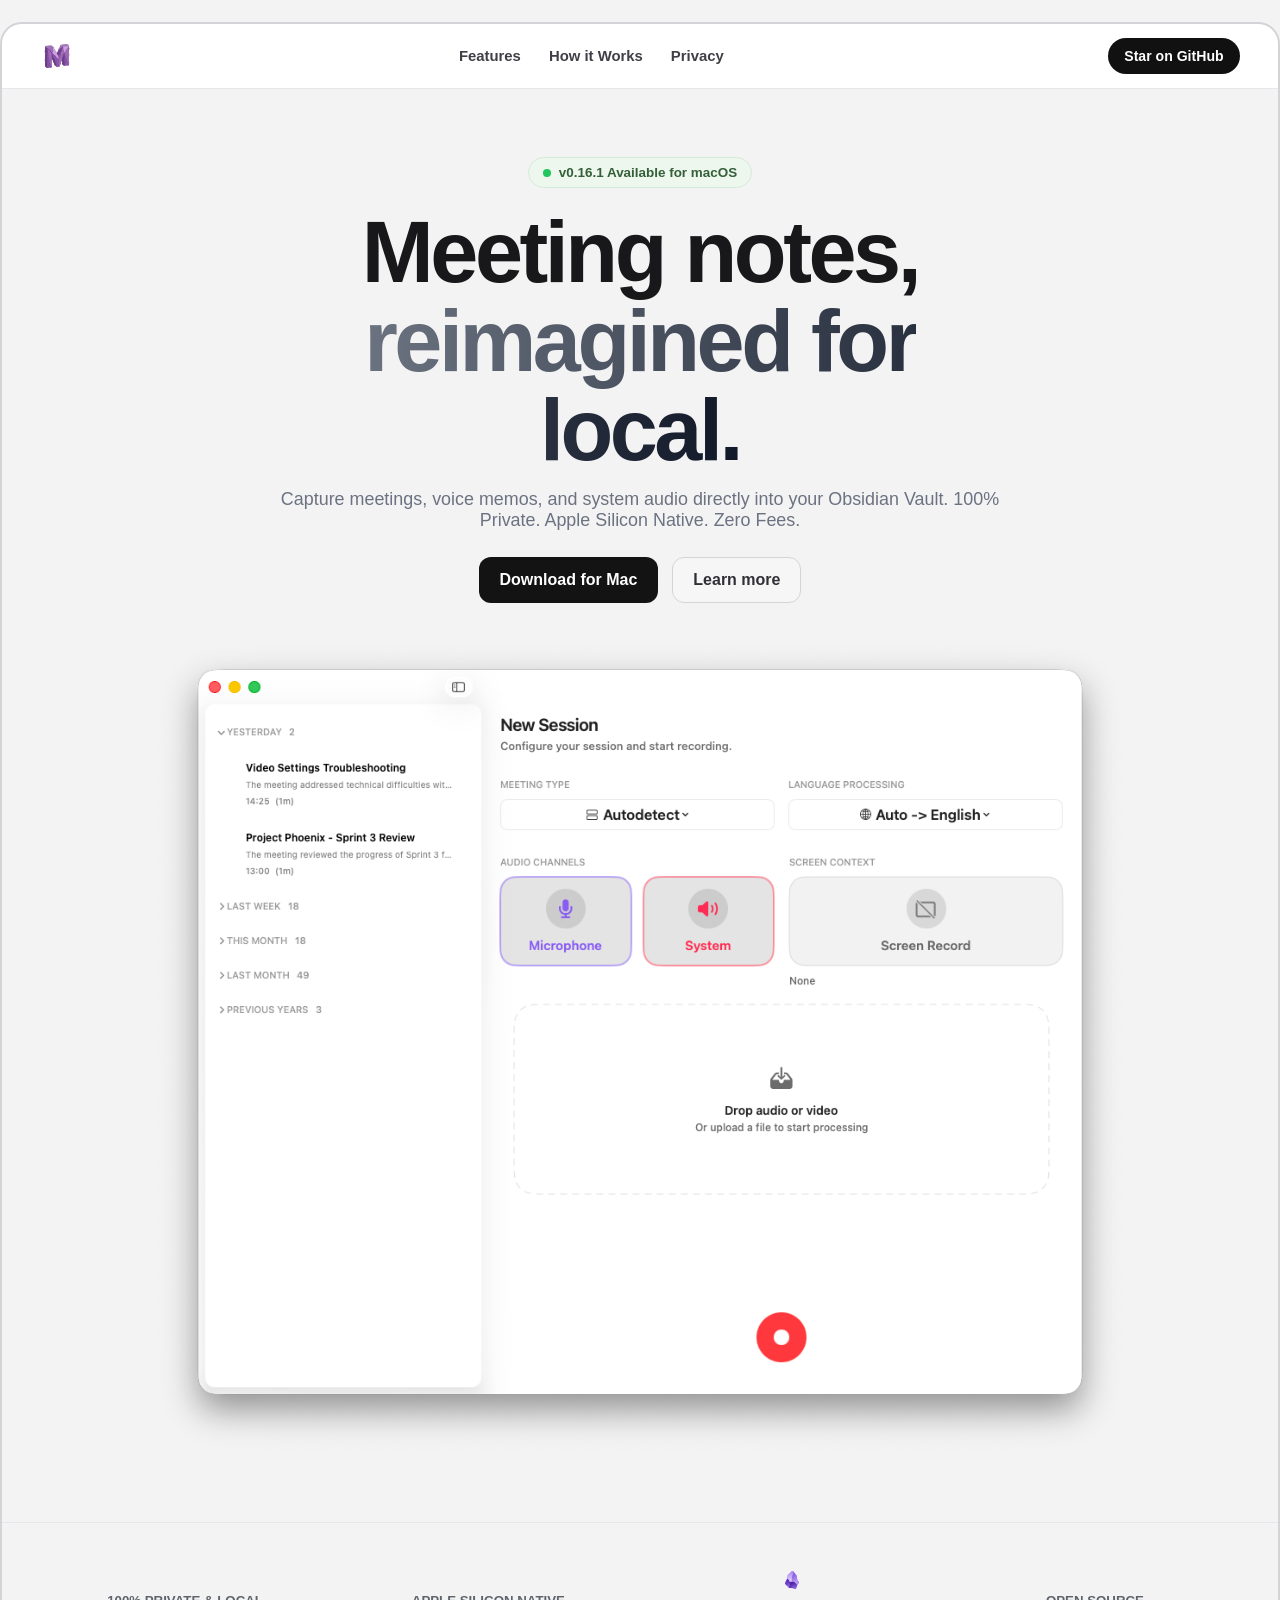
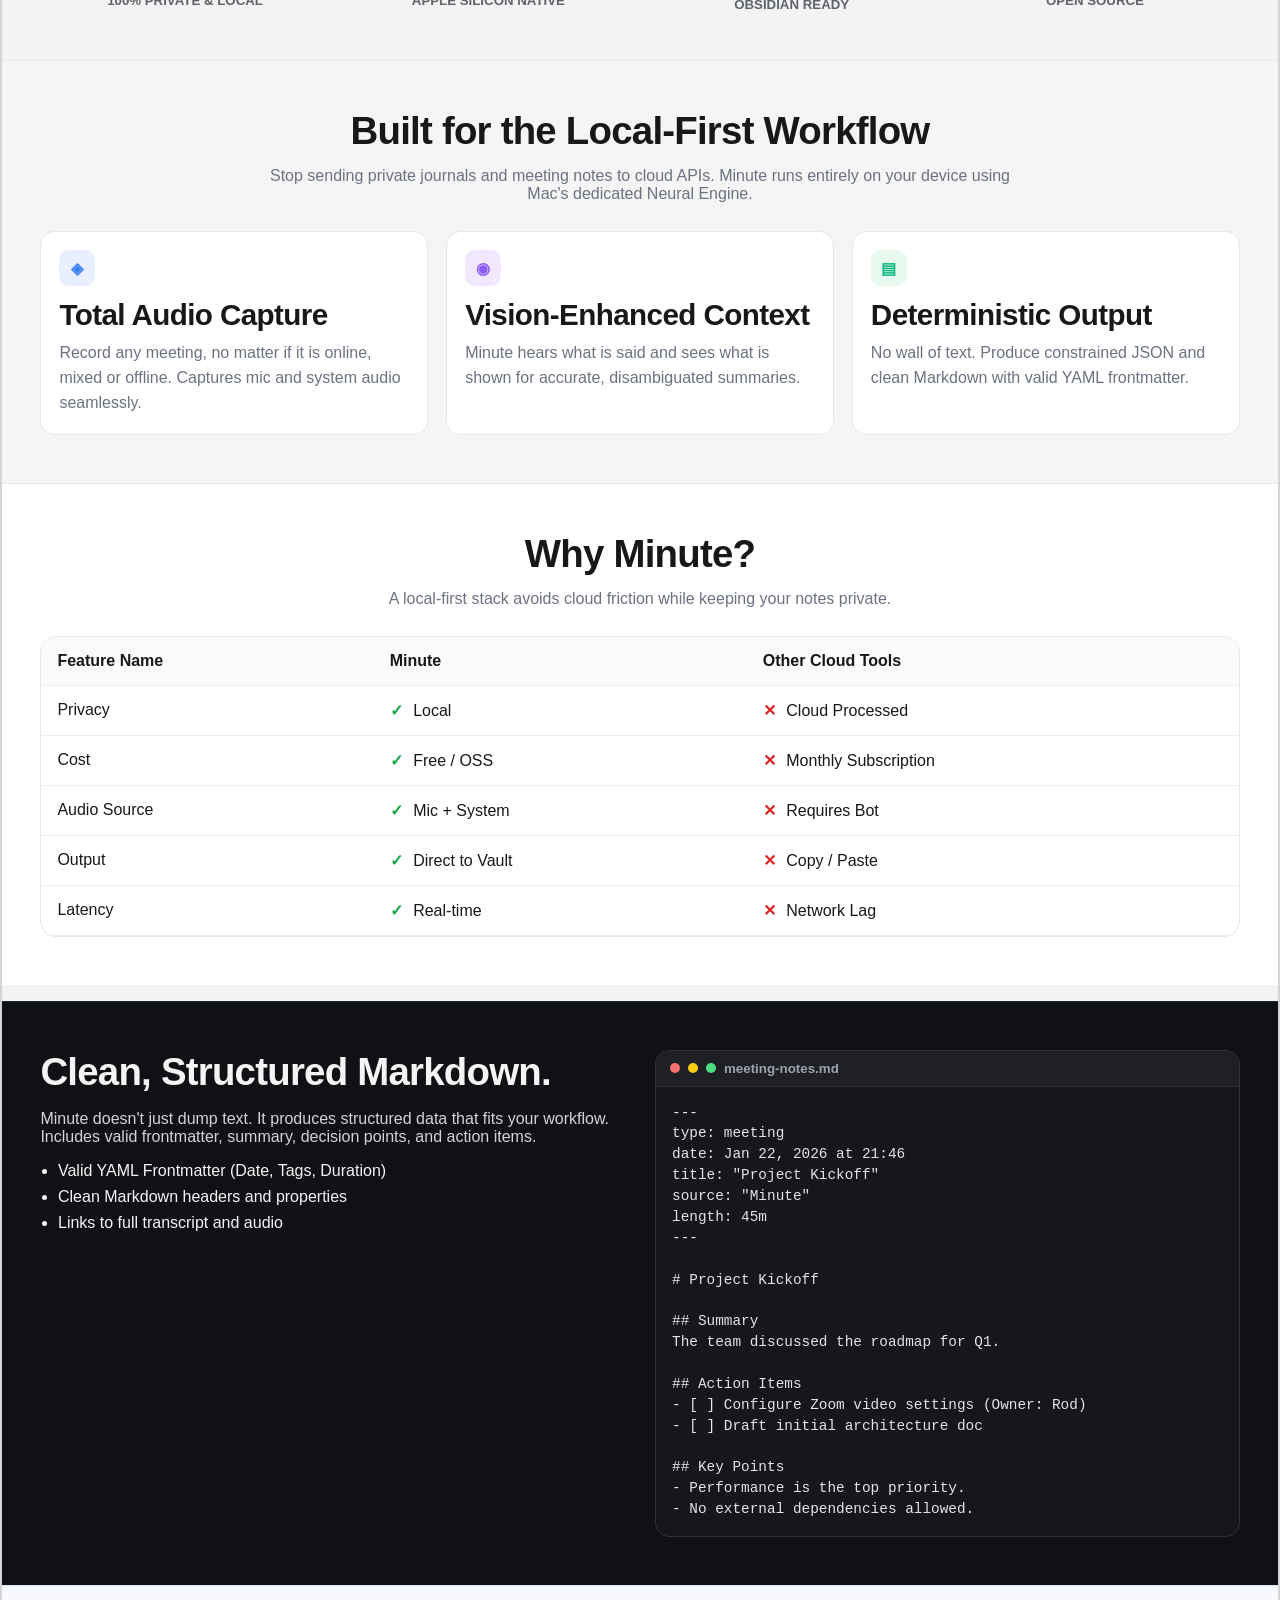
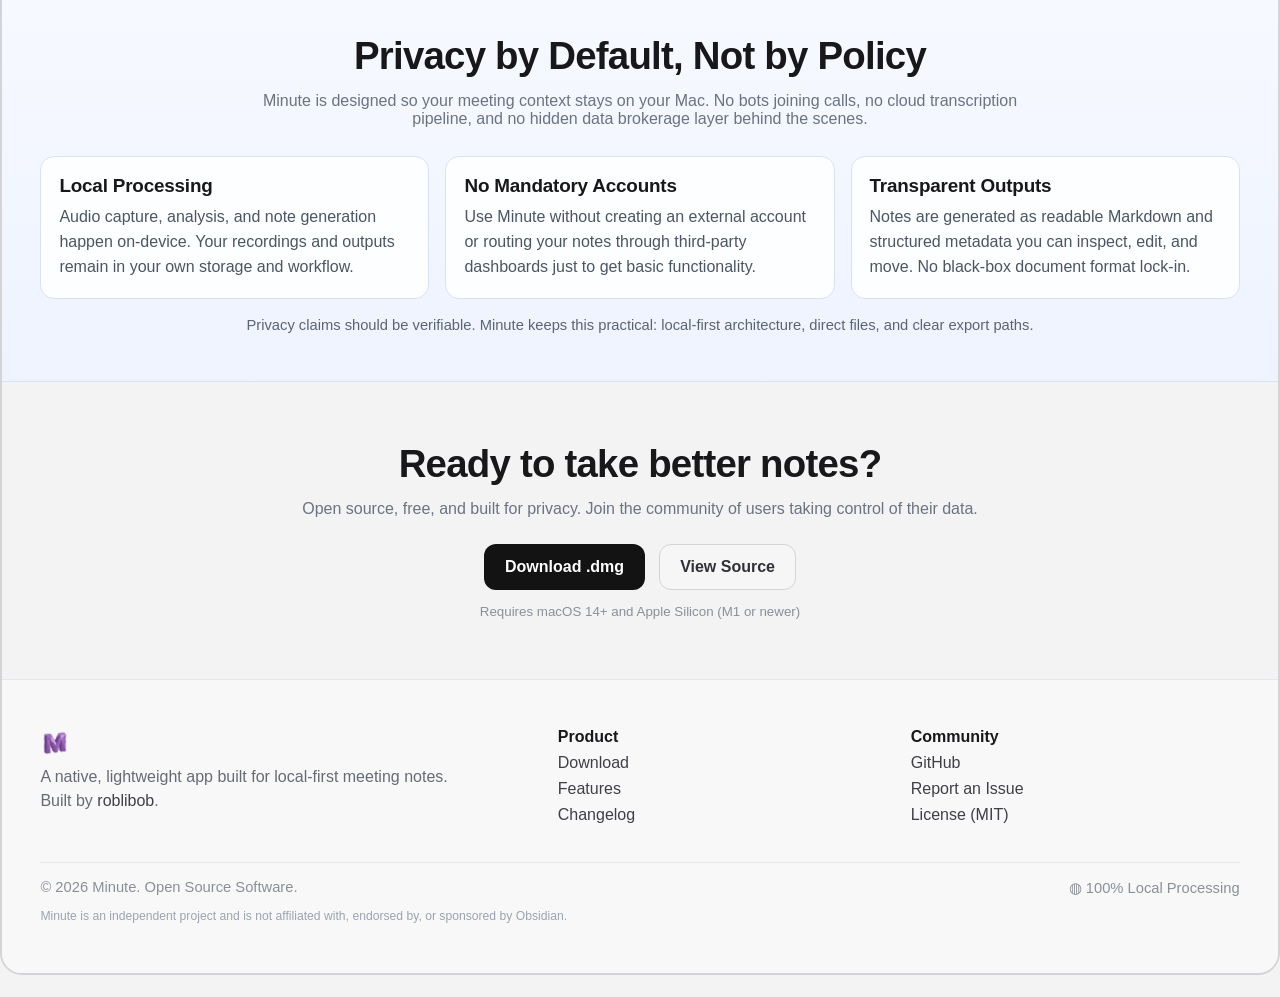
==== commit be723458: "deploy: roblibob/minute-web@25922c6131032fe07f2d52b073be7966d5123911" ====
--- a/minute/index.html
+++ b/minute/index.html
@@ -1,4 +1,4 @@
-<!DOCTYPE html><!--iKGP8fmwT4IQf_VTgVkK6--><html lang="en"><head><meta charSet="utf-8"/><meta name="viewport" content="width=device-width, initial-scale=1"/><link rel="preload" as="image" href="/minute.png"/><link rel="preload" as="image" href="/minute/screenshot.png"/><link rel="stylesheet" href="/minute/_next/static/css/26920ceb0363ee23.css" data-precedence="next"/><link rel="preload" as="script" fetchPriority="low" href="/minute/_next/static/chunks/webpack-14040d4c93e93e90.js"/><script src="/minute/_next/static/chunks/4bd1b696-c023c6e3521b1417.js" async=""></script><script src="/minute/_next/static/chunks/255-e3d6cde7027b138d.js" async=""></script><script src="/minute/_next/static/chunks/main-app-d17e61add2b21985.js" async=""></script><script src="/minute/_next/static/chunks/app/layout-fa0ff027105a98ed.js" async=""></script><script src="/minute/_next/static/chunks/481-4f35d62a81f74573.js" async=""></script><script src="/minute/_next/static/chunks/app/page-38dfb7188a54c7a9.js" async=""></script><link rel="preload" href="https://www.googletagmanager.com/gtag/js?id=G-HHZJZCVGW7" as="script"/><title>Minute - AI note-taking app for Obsidian</title><meta name="description" content="Minute is a local-first AI note-taking app for Obsidian that captures meetings and voice notes with private on-device processing."/><meta name="application-name" content="Minute"/><meta name="keywords" content="Minute,Obsidian,AI note-taking,meeting notes,local-first,macOS,privacy"/><meta name="robots" content="index, follow"/><link rel="canonical" href="https://roblibob.github.io/minute/"/><meta property="og:title" content="Minute - AI note-taking app for Obsidian"/><meta property="og:description" content="Minute is a local-first AI note-taking app for Obsidian that captures meetings and voice notes with private on-device processing."/><meta property="og:url" content="https://roblibob.github.io/minute/"/><meta property="og:site_name" content="Minute"/><meta property="og:locale" content="en_US"/><meta property="og:image" content="https://roblibob.github.io/minute/screenshot.png"/><meta property="og:image:width" content="1200"/><meta property="og:image:height" content="630"/><meta property="og:image:alt" content="Minute app screenshot"/><meta property="og:type" content="website"/><meta name="twitter:card" content="summary_large_image"/><meta name="twitter:title" content="Minute - AI note-taking app for Obsidian"/><meta name="twitter:description" content="Minute is a local-first AI note-taking app for Obsidian that captures meetings and voice notes with private on-device processing."/><meta name="twitter:image" content="https://roblibob.github.io/minute/screenshot.png"/><link rel="stylesheet" href="https://www.nerdfonts.com/assets/css/webfont.css"/><script src="/minute/_next/static/chunks/polyfills-42372ed130431b0a.js" noModule=""></script></head><body><div hidden=""><!--$--><!--/$--></div><div class="page-shell"><header class="top-nav" data-nav="true" data-state="initial"><div class="nav-shell"><a class="brand" aria-label="Go to top" href="#top"><img alt="Minute" width="144" height="40" decoding="async" data-nimg="1" class="brand-logo" style="color:transparent" src="/minute.png"/></a><nav class="desktop-nav" aria-label="Primary"><a href="#features">Features</a><a href="#how-it-works">How it Works</a><a href="#privacy">Privacy</a></nav><div class="nav-actions"><a class="github-pill desktop-only" href="/minute/github/">Star on GitHub</a><button class="menu-toggle mobile-only" type="button" aria-expanded="false" aria-controls="mobile-menu"><span></span><span></span><span></span></button></div></div><div id="mobile-menu" class="mobile-menu" hidden=""><a href="#features">Features</a><a href="#how-it-works">How it Works</a><a href="#privacy">Privacy</a><a href="/minute/github/">Star on GitHub</a></div></header><main><section id="top" class="hero section"><div class="badge"><span class="dot"></span>v0.16.1 Available for macOS</div><h1>Meeting notes,<br/><span>reimagined for local.</span></h1><p>Capture meetings, voice memos, and system audio directly into your Obsidian Vault. 100% Private. Apple Silicon Native. Zero Fees.</p><div class="hero-actions"><a class="btn btn-dark" href="/minute/download/">Download for Mac</a><a class="btn btn-light" href="#features">Learn more</a></div><div class="app-window" aria-label="Minute app preview"><img alt="Minute interface preview" width="980" height="520" decoding="async" data-nimg="1" style="color:transparent" src="/minute/screenshot.png"/></div></section><section class="trust-strip section"><div class="trust-item"><span class="icon" aria-hidden="true"><i class="nf nf-md-security"></i></span><span>100% PRIVATE &amp; LOCAL</span></div><div class="trust-item"><span class="icon" aria-hidden="true"><i class="nf nf-cod-chip"></i></span><span>APPLE SILICON NATIVE</span></div><div class="trust-item"><span class="icon" aria-hidden="true"><img alt="" loading="lazy" width="18" height="18" decoding="async" data-nimg="1" class="trust-logo" style="color:transparent" src="/minute/obsidian-logo.svg"/></span><span>OBSIDIAN READY</span></div><div class="trust-item"><span class="icon" aria-hidden="true"><i class="nf nf-fa-code"></i></span><span>OPEN SOURCE</span></div></section><section id="features" class="features section"><h2>Built for the Local-First Workflow</h2><p class="section-lead">Stop sending private journals and meeting notes to cloud APIs. Minute runs entirely on your device using Mac&#x27;s dedicated Neural Engine.</p><div class="feature-grid"><article class="feature-card blue"><div class="feature-icon">◈</div><h3>Total Audio Capture</h3><p>Record any meeting, no matter if it is online, mixed or offline. Captures mic and system audio seamlessly.</p></article><article class="feature-card purple"><div class="feature-icon">◉</div><h3>Vision-Enhanced Context</h3><p>Minute hears what is said and sees what is shown for accurate, disambiguated summaries.</p></article><article class="feature-card emerald"><div class="feature-icon">▤</div><h3>Deterministic Output</h3><p>No wall of text. Produce constrained JSON and clean Markdown with valid YAML frontmatter.</p></article></div></section><section class="comparison section"><h2>Why Minute?</h2><p class="section-lead">A local-first stack avoids cloud friction while keeping your notes private.</p><div class="table-wrap"><table><thead><tr><th>Feature Name</th><th>Minute</th><th>Other Cloud Tools</th></tr></thead><tbody><tr><td>Privacy</td><td><span class="yes">✓</span> <!-- -->Local</td><td><span class="no">✕</span> <!-- -->Cloud Processed</td></tr><tr><td>Cost</td><td><span class="yes">✓</span> <!-- -->Free / OSS</td><td><span class="no">✕</span> <!-- -->Monthly Subscription</td></tr><tr><td>Audio Source</td><td><span class="yes">✓</span> <!-- -->Mic + System</td><td><span class="no">✕</span> <!-- -->Requires Bot</td></tr><tr><td>Output</td><td><span class="yes">✓</span> <!-- -->Direct to Vault</td><td><span class="no">✕</span> <!-- -->Copy / Paste</td></tr><tr><td>Latency</td><td><span class="yes">✓</span> <!-- -->Real-time</td><td><span class="no">✕</span> <!-- -->Network Lag</td></tr></tbody></table></div></section><section id="how-it-works" class="how-it-works section"><div class="how-copy"><h2>Clean, Structured Markdown.</h2><p>Minute doesn&#x27;t just dump text. It produces structured data that fits your workflow. Includes valid frontmatter, summary, decision points, and action items.</p><ul><li>Valid YAML Frontmatter (Date, Tags, Duration)</li><li>Clean Markdown headers and properties</li><li>Links to full transcript and audio</li></ul></div><div class="code-window" aria-label="Markdown output example"><div class="window-bar"><span class="traffic red"></span><span class="traffic yellow"></span><span class="traffic green"></span><small>meeting-notes.md</small></div><pre><code>---
+<!DOCTYPE html><!--h5A78TvR7_Q1oGHtITiuw--><html lang="en"><head><meta charSet="utf-8"/><meta name="viewport" content="width=device-width, initial-scale=1"/><link rel="preload" as="image" href="/minute/minute.png"/><link rel="preload" as="image" href="/minute/screenshot.png"/><link rel="stylesheet" href="/minute/_next/static/css/26920ceb0363ee23.css" data-precedence="next"/><link rel="preload" as="script" fetchPriority="low" href="/minute/_next/static/chunks/webpack-14040d4c93e93e90.js"/><script src="/minute/_next/static/chunks/4bd1b696-c023c6e3521b1417.js" async=""></script><script src="/minute/_next/static/chunks/255-e3d6cde7027b138d.js" async=""></script><script src="/minute/_next/static/chunks/main-app-d17e61add2b21985.js" async=""></script><script src="/minute/_next/static/chunks/app/layout-fa0ff027105a98ed.js" async=""></script><script src="/minute/_next/static/chunks/481-4f35d62a81f74573.js" async=""></script><script src="/minute/_next/static/chunks/app/page-ec4c98bdd012e473.js" async=""></script><link rel="preload" href="https://www.googletagmanager.com/gtag/js?id=G-HHZJZCVGW7" as="script"/><title>Minute - AI note-taking app for Obsidian</title><meta name="description" content="Minute is a local-first AI note-taking app for Obsidian that captures meetings and voice notes with private on-device processing."/><meta name="application-name" content="Minute"/><meta name="keywords" content="Minute,Obsidian,AI note-taking,meeting notes,local-first,macOS,privacy"/><meta name="robots" content="index, follow"/><link rel="canonical" href="https://roblibob.github.io/minute/"/><meta property="og:title" content="Minute - AI note-taking app for Obsidian"/><meta property="og:description" content="Minute is a local-first AI note-taking app for Obsidian that captures meetings and voice notes with private on-device processing."/><meta property="og:url" content="https://roblibob.github.io/minute/"/><meta property="og:site_name" content="Minute"/><meta property="og:locale" content="en_US"/><meta property="og:image" content="https://roblibob.github.io/minute/screenshot.png"/><meta property="og:image:width" content="1200"/><meta property="og:image:height" content="630"/><meta property="og:image:alt" content="Minute app screenshot"/><meta property="og:type" content="website"/><meta name="twitter:card" content="summary_large_image"/><meta name="twitter:title" content="Minute - AI note-taking app for Obsidian"/><meta name="twitter:description" content="Minute is a local-first AI note-taking app for Obsidian that captures meetings and voice notes with private on-device processing."/><meta name="twitter:image" content="https://roblibob.github.io/minute/screenshot.png"/><link rel="stylesheet" href="https://www.nerdfonts.com/assets/css/webfont.css"/><script src="/minute/_next/static/chunks/polyfills-42372ed130431b0a.js" noModule=""></script></head><body><div hidden=""><!--$--><!--/$--></div><div class="page-shell"><header class="top-nav" data-nav="true" data-state="initial"><div class="nav-shell"><a class="brand" aria-label="Go to top" href="#top"><img alt="Minute" width="144" height="40" decoding="async" data-nimg="1" class="brand-logo" style="color:transparent" src="/minute/minute.png"/></a><nav class="desktop-nav" aria-label="Primary"><a href="#features">Features</a><a href="#how-it-works">How it Works</a><a href="#privacy">Privacy</a></nav><div class="nav-actions"><a class="github-pill desktop-only" href="/minute/github/">Star on GitHub</a><button class="menu-toggle mobile-only" type="button" aria-expanded="false" aria-controls="mobile-menu"><span></span><span></span><span></span></button></div></div><div id="mobile-menu" class="mobile-menu" hidden=""><a href="#features">Features</a><a href="#how-it-works">How it Works</a><a href="#privacy">Privacy</a><a href="/minute/github/">Star on GitHub</a></div></header><main><section id="top" class="hero section"><div class="badge"><span class="dot"></span>v0.16.1 Available for macOS</div><h1>Meeting notes,<br/><span>reimagined for local.</span></h1><p>Capture meetings, voice memos, and system audio directly into your Obsidian Vault. 100% Private. Apple Silicon Native. Zero Fees.</p><div class="hero-actions"><a class="btn btn-dark" href="/minute/download/">Download for Mac</a><a class="btn btn-light" href="#features">Learn more</a></div><div class="app-window" aria-label="Minute app preview"><img alt="Minute interface preview" width="980" height="520" decoding="async" data-nimg="1" style="color:transparent" src="/minute/screenshot.png"/></div></section><section class="trust-strip section"><div class="trust-item"><span class="icon" aria-hidden="true"><i class="nf nf-md-security"></i></span><span>100% PRIVATE &amp; LOCAL</span></div><div class="trust-item"><span class="icon" aria-hidden="true"><i class="nf nf-cod-chip"></i></span><span>APPLE SILICON NATIVE</span></div><div class="trust-item"><span class="icon" aria-hidden="true"><img alt="" loading="lazy" width="18" height="18" decoding="async" data-nimg="1" class="trust-logo" style="color:transparent" src="/minute/obsidian-logo.svg"/></span><span>OBSIDIAN READY</span></div><div class="trust-item"><span class="icon" aria-hidden="true"><i class="nf nf-fa-code"></i></span><span>OPEN SOURCE</span></div></section><section id="features" class="features section"><h2>Built for the Local-First Workflow</h2><p class="section-lead">Stop sending private journals and meeting notes to cloud APIs. Minute runs entirely on your device using Mac&#x27;s dedicated Neural Engine.</p><div class="feature-grid"><article class="feature-card blue"><div class="feature-icon">◈</div><h3>Total Audio Capture</h3><p>Record any meeting, no matter if it is online, mixed or offline. Captures mic and system audio seamlessly.</p></article><article class="feature-card purple"><div class="feature-icon">◉</div><h3>Vision-Enhanced Context</h3><p>Minute hears what is said and sees what is shown for accurate, disambiguated summaries.</p></article><article class="feature-card emerald"><div class="feature-icon">▤</div><h3>Deterministic Output</h3><p>No wall of text. Produce constrained JSON and clean Markdown with valid YAML frontmatter.</p></article></div></section><section class="comparison section"><h2>Why Minute?</h2><p class="section-lead">A local-first stack avoids cloud friction while keeping your notes private.</p><div class="table-wrap"><table><thead><tr><th>Feature Name</th><th>Minute</th><th>Other Cloud Tools</th></tr></thead><tbody><tr><td>Privacy</td><td><span class="yes">✓</span> <!-- -->Local</td><td><span class="no">✕</span> <!-- -->Cloud Processed</td></tr><tr><td>Cost</td><td><span class="yes">✓</span> <!-- -->Free / OSS</td><td><span class="no">✕</span> <!-- -->Monthly Subscription</td></tr><tr><td>Audio Source</td><td><span class="yes">✓</span> <!-- -->Mic + System</td><td><span class="no">✕</span> <!-- -->Requires Bot</td></tr><tr><td>Output</td><td><span class="yes">✓</span> <!-- -->Direct to Vault</td><td><span class="no">✕</span> <!-- -->Copy / Paste</td></tr><tr><td>Latency</td><td><span class="yes">✓</span> <!-- -->Real-time</td><td><span class="no">✕</span> <!-- -->Network Lag</td></tr></tbody></table></div></section><section id="how-it-works" class="how-it-works section"><div class="how-copy"><h2>Clean, Structured Markdown.</h2><p>Minute doesn&#x27;t just dump text. It produces structured data that fits your workflow. Includes valid frontmatter, summary, decision points, and action items.</p><ul><li>Valid YAML Frontmatter (Date, Tags, Duration)</li><li>Clean Markdown headers and properties</li><li>Links to full transcript and audio</li></ul></div><div class="code-window" aria-label="Markdown output example"><div class="window-bar"><span class="traffic red"></span><span class="traffic yellow"></span><span class="traffic green"></span><small>meeting-notes.md</small></div><pre><code>---
 type: meeting
 date: Jan 22, 2026 at 21:46
 title: &quot;Project Kickoff&quot;
@@ -18,4 +18,4 @@
 ## Key Points
 - Performance is the top priority.
 - No external dependencies allowed.
-</code></pre></div></section><section id="privacy" class="privacy section"><h2>Privacy by Default, Not by Policy</h2><p class="section-lead">Minute is designed so your meeting context stays on your Mac. No bots joining calls, no cloud transcription pipeline, and no hidden data brokerage layer behind the scenes.</p><div class="privacy-grid"><article class="privacy-card"><h3>Local Processing</h3><p>Audio capture, analysis, and note generation happen on-device. Your recordings and outputs remain in your own storage and workflow.</p></article><article class="privacy-card"><h3>No Mandatory Accounts</h3><p>Use Minute without creating an external account or routing your notes through third-party dashboards just to get basic functionality.</p></article><article class="privacy-card"><h3>Transparent Outputs</h3><p>Notes are generated as readable Markdown and structured metadata you can inspect, edit, and move. No black-box document format lock-in.</p></article></div><p class="privacy-footnote">Privacy claims should be verifiable. Minute keeps this practical: local-first architecture, direct files, and clear export paths.</p></section><section class="bottom-cta section"><h2>Ready to take better notes?</h2><p>Open source, free, and built for privacy. Join the community of users taking control of their data.</p><div class="hero-actions"><a class="btn btn-dark" href="/minute/download/">Download .dmg</a><a class="btn btn-light" href="/minute/github/">View Source</a></div><small>Requires macOS 14+ and Apple Silicon (M1 or newer)</small></section><footer class="footer section"><div class="footer-grid"><div><img alt="Minute" loading="lazy" width="144" height="40" decoding="async" data-nimg="1" class="footer-logo" style="color:transparent" src="/minute/minute.png"/><p>A native, lightweight app built for local-first meeting notes.</p><p>Built by <a href="https://github.com/roblibob">roblibob</a>.</p></div><div><h4>Product</h4><a href="/minute/download/">Download</a><a href="#features">Features</a><a href="/minute/github/">Changelog</a></div><div><h4>Community</h4><a href="/minute/github/">GitHub</a><a href="https://github.com/roblibob/minute/issues">Report an Issue</a><a href="https://github.com/roblibob/minute/blob/main/LICENSE">License (MIT)</a></div></div><div class="footer-bottom"><span>© <!-- -->2026<!-- --> Minute. Open Source Software.</span><span class="local-badge">◍ 100% Local Processing</span></div><p class="footer-disclaimer">Minute is an independent project and is not affiliated with, endorsed by, or sponsored by Obsidian.</p></footer></main></div><!--$--><!--/$--><script src="/minute/_next/static/chunks/webpack-14040d4c93e93e90.js" id="_R_" async=""></script><script>(self.__next_f=self.__next_f||[]).push([0])</script><script>self.__next_f.push([1,"1:\"$Sreact.fragment\"\n2:I[1402,[\"177\",\"static/chunks/app/layout-fa0ff027105a98ed.js\"],\"\"]\n3:I[9766,[],\"\"]\n4:I[8924,[],\"\"]\n5:I[7959,[\"481\",\"static/chunks/481-4f35d62a81f74573.js\",\"974\",\"static/chunks/app/page-38dfb7188a54c7a9.js\"],\"Nav\"]\n6:I[2619,[\"481\",\"static/chunks/481-4f35d62a81f74573.js\",\"974\",\"static/chunks/app/page-38dfb7188a54c7a9.js\"],\"\"]\n7:I[1356,[\"481\",\"static/chunks/481-4f35d62a81f74573.js\",\"974\",\"static/chunks/app/page-38dfb7188a54c7a9.js\"],\"Image\"]\n10:I[7150,[],\"\"]\n:HL[\"/minute/_next/static/css/26920ceb0363ee23.css\",\"style\"]\n"])</script><script>self.__next_f.push([1,"0:{\"P\":null,\"b\":\"iKGP8fmwT4IQf-VTgVkK6\",\"p\":\"/minute\",\"c\":[\"\",\"\"],\"i\":false,\"f\":[[[\"\",{\"children\":[\"__PAGE__\",{}]},\"$undefined\",\"$undefined\",true],[\"\",[\"$\",\"$1\",\"c\",{\"children\":[[[\"$\",\"link\",\"0\",{\"rel\":\"stylesheet\",\"href\":\"/minute/_next/static/css/26920ceb0363ee23.css\",\"precedence\":\"next\",\"crossOrigin\":\"$undefined\",\"nonce\":\"$undefined\"}]],[\"$\",\"html\",null,{\"lang\":\"en\",\"children\":[[\"$\",\"head\",null,{\"children\":[[\"$\",\"link\",null,{\"rel\":\"stylesheet\",\"href\":\"https://www.nerdfonts.com/assets/css/webfont.css\"}],[\"$\",\"$L2\",null,{\"src\":\"https://www.googletagmanager.com/gtag/js?id=G-HHZJZCVGW7\",\"strategy\":\"afterInteractive\"}],[\"$\",\"$L2\",null,{\"id\":\"ga-init\",\"strategy\":\"afterInteractive\",\"children\":\"window.dataLayer = window.dataLayer || [];\\nfunction gtag(){dataLayer.push(arguments);}\\ngtag('js', new Date());\\ngtag('config', 'G-HHZJZCVGW7');\"}]]}],[\"$\",\"body\",null,{\"children\":[\"$\",\"$L3\",null,{\"parallelRouterKey\":\"children\",\"error\":\"$undefined\",\"errorStyles\":\"$undefined\",\"errorScripts\":\"$undefined\",\"template\":[\"$\",\"$L4\",null,{}],\"templateStyles\":\"$undefined\",\"templateScripts\":\"$undefined\",\"notFound\":[[[\"$\",\"title\",null,{\"children\":\"404: This page could not be found.\"}],[\"$\",\"div\",null,{\"style\":{\"fontFamily\":\"system-ui,\\\"Segoe UI\\\",Roboto,Helvetica,Arial,sans-serif,\\\"Apple Color Emoji\\\",\\\"Segoe UI Emoji\\\"\",\"height\":\"100vh\",\"textAlign\":\"center\",\"display\":\"flex\",\"flexDirection\":\"column\",\"alignItems\":\"center\",\"justifyContent\":\"center\"},\"children\":[\"$\",\"div\",null,{\"children\":[[\"$\",\"style\",null,{\"dangerouslySetInnerHTML\":{\"__html\":\"body{color:#000;background:#fff;margin:0}.next-error-h1{border-right:1px solid rgba(0,0,0,.3)}@media (prefers-color-scheme:dark){body{color:#fff;background:#000}.next-error-h1{border-right:1px solid rgba(255,255,255,.3)}}\"}}],[\"$\",\"h1\",null,{\"className\":\"next-error-h1\",\"style\":{\"display\":\"inline-block\",\"margin\":\"0 20px 0 0\",\"padding\":\"0 23px 0 0\",\"fontSize\":24,\"fontWeight\":500,\"verticalAlign\":\"top\",\"lineHeight\":\"49px\"},\"children\":404}],[\"$\",\"div\",null,{\"style\":{\"display\":\"inline-block\"},\"children\":[\"$\",\"h2\",null,{\"style\":{\"fontSize\":14,\"fontWeight\":400,\"lineHeight\":\"49px\",\"margin\":0},\"children\":\"This page could not be found.\"}]}]]}]}]],[]],\"forbidden\":\"$undefined\",\"unauthorized\":\"$undefined\"}]}]]}]]}],{\"children\":[\"__PAGE__\",[\"$\",\"$1\",\"c\",{\"children\":[[\"$\",\"div\",null,{\"className\":\"page-shell\",\"children\":[[\"$\",\"$L5\",null,{}],[\"$\",\"main\",null,{\"children\":[[\"$\",\"section\",null,{\"id\":\"top\",\"className\":\"hero section\",\"children\":[[\"$\",\"div\",null,{\"className\":\"badge\",\"children\":[[\"$\",\"span\",null,{\"className\":\"dot\"}],\"v0.16.1 Available for macOS\"]}],[\"$\",\"h1\",null,{\"children\":[\"Meeting notes,\",[\"$\",\"br\",null,{}],[\"$\",\"span\",null,{\"children\":\"reimagined for local.\"}]]}],[\"$\",\"p\",null,{\"children\":\"Capture meetings, voice memos, and system audio directly into your Obsidian Vault. 100% Private. Apple Silicon Native. Zero Fees.\"}],[\"$\",\"div\",null,{\"className\":\"hero-actions\",\"children\":[[\"$\",\"$L6\",null,{\"className\":\"btn btn-dark\",\"href\":\"/download/\",\"children\":\"Download for Mac\"}],[\"$\",\"$L6\",null,{\"className\":\"btn btn-light\",\"href\":\"#features\",\"children\":\"Learn more\"}]]}],[\"$\",\"div\",null,{\"className\":\"app-window\",\"aria-label\":\"Minute app preview\",\"children\":[\"$\",\"$L7\",null,{\"src\":\"/minute/screenshot.png\",\"alt\":\"Minute interface preview\",\"width\":980,\"height\":520,\"priority\":true,\"unoptimized\":true}]}]]}],[\"$\",\"section\",null,{\"className\":\"trust-strip section\",\"children\":[[\"$\",\"div\",\"100% PRIVATE \u0026 LOCAL\",{\"className\":\"trust-item\",\"children\":[[\"$\",\"span\",null,{\"className\":\"icon\",\"aria-hidden\":\"true\",\"children\":[\"$\",\"i\",null,{\"className\":\"nf nf-md-security\"}]}],[\"$\",\"span\",null,{\"children\":\"100% PRIVATE \u0026 LOCAL\"}]]}],[\"$\",\"div\",\"APPLE SILICON NATIVE\",{\"className\":\"trust-item\",\"children\":[[\"$\",\"span\",null,{\"className\":\"icon\",\"aria-hidden\":\"true\",\"children\":[\"$\",\"i\",null,{\"className\":\"nf nf-cod-chip\"}]}],[\"$\",\"span\",null,{\"children\":\"APPLE SILICON NATIVE\"}]]}],[\"$\",\"div\",\"OBSIDIAN READY\",{\"className\":\"trust-item\",\"children\":[[\"$\",\"span\",null,{\"className\":\"icon\",\"aria-hidden\":\"true\",\"children\":[\"$\",\"$L7\",null,{\"src\":\"/minute/obsidian-logo.svg\",\"alt\":\"\",\"width\":18,\"height\":18,\"className\":\"trust-logo\",\"unoptimized\":true}]}],[\"$\",\"span\",null,{\"children\":\"OBSIDIAN READY\"}]]}],[\"$\",\"div\",\"OPEN SOURCE\",{\"className\":\"trust-item\",\"children\":[[\"$\",\"span\",null,{\"className\":\"icon\",\"aria-hidden\":\"true\",\"children\":[\"$\",\"i\",null,{\"className\":\"nf nf-fa-code\"}]}],[\"$\",\"span\",null,{\"children\":\"OPEN SOURCE\"}]]}]]}],[\"$\",\"section\",null,{\"id\":\"features\",\"className\":\"features section\",\"children\":[[\"$\",\"h2\",null,{\"children\":\"Built for the Local-First Workflow\"}],[\"$\",\"p\",null,{\"className\":\"section-lead\",\"children\":\"Stop sending private journals and meeting notes to cloud APIs. Minute runs entirely on your device using Mac's dedicated Neural Engine.\"}],\"$L8\"]}],\"$L9\",\"$La\",\"$Lb\",\"$Lc\",\"$Ld\"]}]]}],null,\"$Le\"]}],{},null,false]},null,false],\"$Lf\",false]],\"m\":\"$undefined\",\"G\":[\"$10\",[]],\"s\":false,\"S\":true}\n"])</script><script>self.__next_f.push([1,"11:I[4431,[],\"OutletBoundary\"]\n13:I[5278,[],\"AsyncMetadataOutlet\"]\n15:I[4431,[],\"ViewportBoundary\"]\n17:I[4431,[],\"MetadataBoundary\"]\n18:\"$Sreact.suspense\"\n"])</script><script>self.__next_f.push([1,"8:[\"$\",\"div\",null,{\"className\":\"feature-grid\",\"children\":[[\"$\",\"article\",\"Total Audio Capture\",{\"className\":\"feature-card blue\",\"children\":[[\"$\",\"div\",null,{\"className\":\"feature-icon\",\"children\":\"◈\"}],[\"$\",\"h3\",null,{\"children\":\"Total Audio Capture\"}],[\"$\",\"p\",null,{\"children\":\"Record any meeting, no matter if it is online, mixed or offline. Captures mic and system audio seamlessly.\"}]]}],[\"$\",\"article\",\"Vision-Enhanced Context\",{\"className\":\"feature-card purple\",\"children\":[[\"$\",\"div\",null,{\"className\":\"feature-icon\",\"children\":\"◉\"}],[\"$\",\"h3\",null,{\"children\":\"Vision-Enhanced Context\"}],[\"$\",\"p\",null,{\"children\":\"Minute hears what is said and sees what is shown for accurate, disambiguated summaries.\"}]]}],[\"$\",\"article\",\"Deterministic Output\",{\"className\":\"feature-card emerald\",\"children\":[[\"$\",\"div\",null,{\"className\":\"feature-icon\",\"children\":\"▤\"}],[\"$\",\"h3\",null,{\"children\":\"Deterministic Output\"}],[\"$\",\"p\",null,{\"children\":\"No wall of text. Produce constrained JSON and clean Markdown with valid YAML frontmatter.\"}]]}]]}]\n"])</script><script>self.__next_f.push([1,"9:[\"$\",\"section\",null,{\"className\":\"comparison section\",\"children\":[[\"$\",\"h2\",null,{\"children\":\"Why Minute?\"}],[\"$\",\"p\",null,{\"className\":\"section-lead\",\"children\":\"A local-first stack avoids cloud friction while keeping your notes private.\"}],[\"$\",\"div\",null,{\"className\":\"table-wrap\",\"children\":[\"$\",\"table\",null,{\"children\":[[\"$\",\"thead\",null,{\"children\":[\"$\",\"tr\",null,{\"children\":[[\"$\",\"th\",null,{\"children\":\"Feature Name\"}],[\"$\",\"th\",null,{\"children\":\"Minute\"}],[\"$\",\"th\",null,{\"children\":\"Other Cloud Tools\"}]]}]}],[\"$\",\"tbody\",null,{\"children\":[[\"$\",\"tr\",\"Privacy\",{\"children\":[[\"$\",\"td\",null,{\"children\":\"Privacy\"}],[\"$\",\"td\",null,{\"children\":[[\"$\",\"span\",null,{\"className\":\"yes\",\"children\":\"✓\"}],\" \",\"Local\"]}],[\"$\",\"td\",null,{\"children\":[[\"$\",\"span\",null,{\"className\":\"no\",\"children\":\"✕\"}],\" \",\"Cloud Processed\"]}]]}],[\"$\",\"tr\",\"Cost\",{\"children\":[[\"$\",\"td\",null,{\"children\":\"Cost\"}],[\"$\",\"td\",null,{\"children\":[[\"$\",\"span\",null,{\"className\":\"yes\",\"children\":\"✓\"}],\" \",\"Free / OSS\"]}],[\"$\",\"td\",null,{\"children\":[[\"$\",\"span\",null,{\"className\":\"no\",\"children\":\"✕\"}],\" \",\"Monthly Subscription\"]}]]}],[\"$\",\"tr\",\"Audio Source\",{\"children\":[[\"$\",\"td\",null,{\"children\":\"Audio Source\"}],[\"$\",\"td\",null,{\"children\":[[\"$\",\"span\",null,{\"className\":\"yes\",\"children\":\"✓\"}],\" \",\"Mic + System\"]}],[\"$\",\"td\",null,{\"children\":[[\"$\",\"span\",null,{\"className\":\"no\",\"children\":\"✕\"}],\" \",\"Requires Bot\"]}]]}],[\"$\",\"tr\",\"Output\",{\"children\":[[\"$\",\"td\",null,{\"children\":\"Output\"}],[\"$\",\"td\",null,{\"children\":[[\"$\",\"span\",null,{\"className\":\"yes\",\"children\":\"✓\"}],\" \",\"Direct to Vault\"]}],[\"$\",\"td\",null,{\"children\":[[\"$\",\"span\",null,{\"className\":\"no\",\"children\":\"✕\"}],\" \",\"Copy / Paste\"]}]]}],[\"$\",\"tr\",\"Latency\",{\"children\":[[\"$\",\"td\",null,{\"children\":\"Latency\"}],[\"$\",\"td\",null,{\"children\":[[\"$\",\"span\",null,{\"className\":\"yes\",\"children\":\"✓\"}],\" \",\"Real-time\"]}],[\"$\",\"td\",null,{\"children\":[[\"$\",\"span\",null,{\"className\":\"no\",\"children\":\"✕\"}],\" \",\"Network Lag\"]}]]}]]}]]}]}]]}]\n"])</script><script>self.__next_f.push([1,"a:[\"$\",\"section\",null,{\"id\":\"how-it-works\",\"className\":\"how-it-works section\",\"children\":[[\"$\",\"div\",null,{\"className\":\"how-copy\",\"children\":[[\"$\",\"h2\",null,{\"children\":\"Clean, Structured Markdown.\"}],[\"$\",\"p\",null,{\"children\":\"Minute doesn't just dump text. It produces structured data that fits your workflow. Includes valid frontmatter, summary, decision points, and action items.\"}],[\"$\",\"ul\",null,{\"children\":[[\"$\",\"li\",null,{\"children\":\"Valid YAML Frontmatter (Date, Tags, Duration)\"}],[\"$\",\"li\",null,{\"children\":\"Clean Markdown headers and properties\"}],[\"$\",\"li\",null,{\"children\":\"Links to full transcript and audio\"}]]}]]}],[\"$\",\"div\",null,{\"className\":\"code-window\",\"aria-label\":\"Markdown output example\",\"children\":[[\"$\",\"div\",null,{\"className\":\"window-bar\",\"children\":[[\"$\",\"span\",null,{\"className\":\"traffic red\"}],[\"$\",\"span\",null,{\"className\":\"traffic yellow\"}],[\"$\",\"span\",null,{\"className\":\"traffic green\"}],[\"$\",\"small\",null,{\"children\":\"meeting-notes.md\"}]]}],[\"$\",\"pre\",null,{\"children\":[\"$\",\"code\",null,{\"children\":\"---\\ntype: meeting\\ndate: Jan 22, 2026 at 21:46\\ntitle: \\\"Project Kickoff\\\"\\nsource: \\\"Minute\\\"\\nlength: 45m\\n---\\n\\n# Project Kickoff\\n\\n## Summary\\nThe team discussed the roadmap for Q1.\\n\\n## Action Items\\n- [ ] Configure Zoom video settings (Owner: Rod)\\n- [ ] Draft initial architecture doc\\n\\n## Key Points\\n- Performance is the top priority.\\n- No external dependencies allowed.\\n\"}]}]]}]]}]\n"])</script><script>self.__next_f.push([1,"b:[\"$\",\"section\",null,{\"id\":\"privacy\",\"className\":\"privacy section\",\"children\":[[\"$\",\"h2\",null,{\"children\":\"Privacy by Default, Not by Policy\"}],[\"$\",\"p\",null,{\"className\":\"section-lead\",\"children\":\"Minute is designed so your meeting context stays on your Mac. No bots joining calls, no cloud transcription pipeline, and no hidden data brokerage layer behind the scenes.\"}],[\"$\",\"div\",null,{\"className\":\"privacy-grid\",\"children\":[[\"$\",\"article\",null,{\"className\":\"privacy-card\",\"children\":[[\"$\",\"h3\",null,{\"children\":\"Local Processing\"}],[\"$\",\"p\",null,{\"children\":\"Audio capture, analysis, and note generation happen on-device. Your recordings and outputs remain in your own storage and workflow.\"}]]}],[\"$\",\"article\",null,{\"className\":\"privacy-card\",\"children\":[[\"$\",\"h3\",null,{\"children\":\"No Mandatory Accounts\"}],[\"$\",\"p\",null,{\"children\":\"Use Minute without creating an external account or routing your notes through third-party dashboards just to get basic functionality.\"}]]}],[\"$\",\"article\",null,{\"className\":\"privacy-card\",\"children\":[[\"$\",\"h3\",null,{\"children\":\"Transparent Outputs\"}],[\"$\",\"p\",null,{\"children\":\"Notes are generated as readable Markdown and structured metadata you can inspect, edit, and move. No black-box document format lock-in.\"}]]}]]}],[\"$\",\"p\",null,{\"className\":\"privacy-footnote\",\"children\":\"Privacy claims should be verifiable. Minute keeps this practical: local-first architecture, direct files, and clear export paths.\"}]]}]\n"])</script><script>self.__next_f.push([1,"c:[\"$\",\"section\",null,{\"className\":\"bottom-cta section\",\"children\":[[\"$\",\"h2\",null,{\"children\":\"Ready to take better notes?\"}],[\"$\",\"p\",null,{\"children\":\"Open source, free, and built for privacy. Join the community of users taking control of their data.\"}],[\"$\",\"div\",null,{\"className\":\"hero-actions\",\"children\":[[\"$\",\"$L6\",null,{\"className\":\"btn btn-dark\",\"href\":\"/download/\",\"children\":\"Download .dmg\"}],[\"$\",\"$L6\",null,{\"className\":\"btn btn-light\",\"href\":\"/github/\",\"children\":\"View Source\"}]]}],[\"$\",\"small\",null,{\"children\":\"Requires macOS 14+ and Apple Silicon (M1 or newer)\"}]]}]\n"])</script><script>self.__next_f.push([1,"d:[\"$\",\"footer\",null,{\"className\":\"footer section\",\"children\":[[\"$\",\"div\",null,{\"className\":\"footer-grid\",\"children\":[[\"$\",\"div\",null,{\"children\":[[\"$\",\"$L7\",null,{\"src\":\"/minute/minute.png\",\"alt\":\"Minute\",\"width\":144,\"height\":40,\"className\":\"footer-logo\"}],[\"$\",\"p\",null,{\"children\":\"A native, lightweight app built for local-first meeting notes.\"}],[\"$\",\"p\",null,{\"children\":[\"Built by \",[\"$\",\"a\",null,{\"href\":\"https://github.com/roblibob\",\"children\":\"roblibob\"}],\".\"]}]]}],[\"$\",\"div\",null,{\"children\":[[\"$\",\"h4\",null,{\"children\":\"Product\"}],[\"$\",\"$L6\",null,{\"href\":\"/download/\",\"children\":\"Download\"}],[\"$\",\"$L6\",null,{\"href\":\"#features\",\"children\":\"Features\"}],[\"$\",\"$L6\",null,{\"href\":\"/github/\",\"children\":\"Changelog\"}]]}],[\"$\",\"div\",null,{\"children\":[[\"$\",\"h4\",null,{\"children\":\"Community\"}],[\"$\",\"$L6\",null,{\"href\":\"/github/\",\"children\":\"GitHub\"}],[\"$\",\"a\",null,{\"href\":\"https://github.com/roblibob/minute/issues\",\"children\":\"Report an Issue\"}],[\"$\",\"a\",null,{\"href\":\"https://github.com/roblibob/minute/blob/main/LICENSE\",\"children\":\"License (MIT)\"}]]}]]}],[\"$\",\"div\",null,{\"className\":\"footer-bottom\",\"children\":[[\"$\",\"span\",null,{\"children\":[\"© \",2026,\" Minute. Open Source Software.\"]}],[\"$\",\"span\",null,{\"className\":\"local-badge\",\"children\":\"◍ 100% Local Processing\"}]]}],[\"$\",\"p\",null,{\"className\":\"footer-disclaimer\",\"children\":\"Minute is an independent project and is not affiliated with, endorsed by, or sponsored by Obsidian.\"}]]}]\n"])</script><script>self.__next_f.push([1,"e:[\"$\",\"$L11\",null,{\"children\":[\"$L12\",[\"$\",\"$L13\",null,{\"promise\":\"$@14\"}]]}]\nf:[\"$\",\"$1\",\"h\",{\"children\":[null,[[\"$\",\"$L15\",null,{\"children\":\"$L16\"}],null],[\"$\",\"$L17\",null,{\"children\":[\"$\",\"div\",null,{\"hidden\":true,\"children\":[\"$\",\"$18\",null,{\"fallback\":null,\"children\":\"$L19\"}]}]}]]}]\n"])</script><script>self.__next_f.push([1,"16:[[\"$\",\"meta\",\"0\",{\"charSet\":\"utf-8\"}],[\"$\",\"meta\",\"1\",{\"name\":\"viewport\",\"content\":\"width=device-width, initial-scale=1\"}]]\n12:null\n"])</script><script>self.__next_f.push([1,"14:{\"metadata\":[[\"$\",\"title\",\"0\",{\"children\":\"Minute - AI note-taking app for Obsidian\"}],[\"$\",\"meta\",\"1\",{\"name\":\"description\",\"content\":\"Minute is a local-first AI note-taking app for Obsidian that captures meetings and voice notes with private on-device processing.\"}],[\"$\",\"meta\",\"2\",{\"name\":\"application-name\",\"content\":\"Minute\"}],[\"$\",\"meta\",\"3\",{\"name\":\"keywords\",\"content\":\"Minute,Obsidian,AI note-taking,meeting notes,local-first,macOS,privacy\"}],[\"$\",\"meta\",\"4\",{\"name\":\"robots\",\"content\":\"index, follow\"}],[\"$\",\"link\",\"5\",{\"rel\":\"canonical\",\"href\":\"https://roblibob.github.io/minute/\"}],[\"$\",\"meta\",\"6\",{\"property\":\"og:title\",\"content\":\"Minute - AI note-taking app for Obsidian\"}],[\"$\",\"meta\",\"7\",{\"property\":\"og:description\",\"content\":\"Minute is a local-first AI note-taking app for Obsidian that captures meetings and voice notes with private on-device processing.\"}],[\"$\",\"meta\",\"8\",{\"property\":\"og:url\",\"content\":\"https://roblibob.github.io/minute/\"}],[\"$\",\"meta\",\"9\",{\"property\":\"og:site_name\",\"content\":\"Minute\"}],[\"$\",\"meta\",\"10\",{\"property\":\"og:locale\",\"content\":\"en_US\"}],[\"$\",\"meta\",\"11\",{\"property\":\"og:image\",\"content\":\"https://roblibob.github.io/minute/screenshot.png\"}],[\"$\",\"meta\",\"12\",{\"property\":\"og:image:width\",\"content\":\"1200\"}],[\"$\",\"meta\",\"13\",{\"property\":\"og:image:height\",\"content\":\"630\"}],[\"$\",\"meta\",\"14\",{\"property\":\"og:image:alt\",\"content\":\"Minute app screenshot\"}],[\"$\",\"meta\",\"15\",{\"property\":\"og:type\",\"content\":\"website\"}],[\"$\",\"meta\",\"16\",{\"name\":\"twitter:card\",\"content\":\"summary_large_image\"}],[\"$\",\"meta\",\"17\",{\"name\":\"twitter:title\",\"content\":\"Minute - AI note-taking app for Obsidian\"}],[\"$\",\"meta\",\"18\",{\"name\":\"twitter:description\",\"content\":\"Minute is a local-first AI note-taking app for Obsidian that captures meetings and voice notes with private on-device processing.\"}],[\"$\",\"meta\",\"19\",{\"name\":\"twitter:image\",\"content\":\"https://roblibob.github.io/minute/screenshot.png\"}]],\"error\":null,\"digest\":\"$undefined\"}\n"])</script><script>self.__next_f.push([1,"19:\"$14:metadata\"\n"])</script></body></html>+</code></pre></div></section><section id="privacy" class="privacy section"><h2>Privacy by Default, Not by Policy</h2><p class="section-lead">Minute is designed so your meeting context stays on your Mac. No bots joining calls, no cloud transcription pipeline, and no hidden data brokerage layer behind the scenes.</p><div class="privacy-grid"><article class="privacy-card"><h3>Local Processing</h3><p>Audio capture, analysis, and note generation happen on-device. Your recordings and outputs remain in your own storage and workflow.</p></article><article class="privacy-card"><h3>No Mandatory Accounts</h3><p>Use Minute without creating an external account or routing your notes through third-party dashboards just to get basic functionality.</p></article><article class="privacy-card"><h3>Transparent Outputs</h3><p>Notes are generated as readable Markdown and structured metadata you can inspect, edit, and move. No black-box document format lock-in.</p></article></div><p class="privacy-footnote">Privacy claims should be verifiable. Minute keeps this practical: local-first architecture, direct files, and clear export paths.</p></section><section class="bottom-cta section"><h2>Ready to take better notes?</h2><p>Open source, free, and built for privacy. Join the community of users taking control of their data.</p><div class="hero-actions"><a class="btn btn-dark" href="/minute/download/">Download .dmg</a><a class="btn btn-light" href="/minute/github/">View Source</a></div><small>Requires macOS 14+ and Apple Silicon (M1 or newer)</small></section><footer class="footer section"><div class="footer-grid"><div><img alt="Minute" loading="lazy" width="144" height="40" decoding="async" data-nimg="1" class="footer-logo" style="color:transparent" src="/minute/minute.png"/><p>A native, lightweight app built for local-first meeting notes.</p><p>Built by <a href="https://github.com/roblibob">roblibob</a>.</p></div><div><h4>Product</h4><a href="/minute/download/">Download</a><a href="#features">Features</a><a href="/minute/github/">Changelog</a></div><div><h4>Community</h4><a href="/minute/github/">GitHub</a><a href="https://github.com/roblibob/minute/issues">Report an Issue</a><a href="https://github.com/roblibob/minute/blob/main/LICENSE">License (MIT)</a></div></div><div class="footer-bottom"><span>© <!-- -->2026<!-- --> Minute. Open Source Software.</span><span class="local-badge">◍ 100% Local Processing</span></div><p class="footer-disclaimer">Minute is an independent project and is not affiliated with, endorsed by, or sponsored by Obsidian.</p></footer></main></div><!--$--><!--/$--><script src="/minute/_next/static/chunks/webpack-14040d4c93e93e90.js" id="_R_" async=""></script><script>(self.__next_f=self.__next_f||[]).push([0])</script><script>self.__next_f.push([1,"1:\"$Sreact.fragment\"\n2:I[1402,[\"177\",\"static/chunks/app/layout-fa0ff027105a98ed.js\"],\"\"]\n3:I[9766,[],\"\"]\n4:I[8924,[],\"\"]\n5:I[7959,[\"481\",\"static/chunks/481-4f35d62a81f74573.js\",\"974\",\"static/chunks/app/page-ec4c98bdd012e473.js\"],\"Nav\"]\n6:I[2619,[\"481\",\"static/chunks/481-4f35d62a81f74573.js\",\"974\",\"static/chunks/app/page-ec4c98bdd012e473.js\"],\"\"]\n7:I[1356,[\"481\",\"static/chunks/481-4f35d62a81f74573.js\",\"974\",\"static/chunks/app/page-ec4c98bdd012e473.js\"],\"Image\"]\n10:I[7150,[],\"\"]\n:HL[\"/minute/_next/static/css/26920ceb0363ee23.css\",\"style\"]\n"])</script><script>self.__next_f.push([1,"0:{\"P\":null,\"b\":\"h5A78TvR7-Q1oGHtITiuw\",\"p\":\"/minute\",\"c\":[\"\",\"\"],\"i\":false,\"f\":[[[\"\",{\"children\":[\"__PAGE__\",{}]},\"$undefined\",\"$undefined\",true],[\"\",[\"$\",\"$1\",\"c\",{\"children\":[[[\"$\",\"link\",\"0\",{\"rel\":\"stylesheet\",\"href\":\"/minute/_next/static/css/26920ceb0363ee23.css\",\"precedence\":\"next\",\"crossOrigin\":\"$undefined\",\"nonce\":\"$undefined\"}]],[\"$\",\"html\",null,{\"lang\":\"en\",\"children\":[[\"$\",\"head\",null,{\"children\":[[\"$\",\"link\",null,{\"rel\":\"stylesheet\",\"href\":\"https://www.nerdfonts.com/assets/css/webfont.css\"}],[\"$\",\"$L2\",null,{\"src\":\"https://www.googletagmanager.com/gtag/js?id=G-HHZJZCVGW7\",\"strategy\":\"afterInteractive\"}],[\"$\",\"$L2\",null,{\"id\":\"ga-init\",\"strategy\":\"afterInteractive\",\"children\":\"window.dataLayer = window.dataLayer || [];\\nfunction gtag(){dataLayer.push(arguments);}\\ngtag('js', new Date());\\ngtag('config', 'G-HHZJZCVGW7');\"}]]}],[\"$\",\"body\",null,{\"children\":[\"$\",\"$L3\",null,{\"parallelRouterKey\":\"children\",\"error\":\"$undefined\",\"errorStyles\":\"$undefined\",\"errorScripts\":\"$undefined\",\"template\":[\"$\",\"$L4\",null,{}],\"templateStyles\":\"$undefined\",\"templateScripts\":\"$undefined\",\"notFound\":[[[\"$\",\"title\",null,{\"children\":\"404: This page could not be found.\"}],[\"$\",\"div\",null,{\"style\":{\"fontFamily\":\"system-ui,\\\"Segoe UI\\\",Roboto,Helvetica,Arial,sans-serif,\\\"Apple Color Emoji\\\",\\\"Segoe UI Emoji\\\"\",\"height\":\"100vh\",\"textAlign\":\"center\",\"display\":\"flex\",\"flexDirection\":\"column\",\"alignItems\":\"center\",\"justifyContent\":\"center\"},\"children\":[\"$\",\"div\",null,{\"children\":[[\"$\",\"style\",null,{\"dangerouslySetInnerHTML\":{\"__html\":\"body{color:#000;background:#fff;margin:0}.next-error-h1{border-right:1px solid rgba(0,0,0,.3)}@media (prefers-color-scheme:dark){body{color:#fff;background:#000}.next-error-h1{border-right:1px solid rgba(255,255,255,.3)}}\"}}],[\"$\",\"h1\",null,{\"className\":\"next-error-h1\",\"style\":{\"display\":\"inline-block\",\"margin\":\"0 20px 0 0\",\"padding\":\"0 23px 0 0\",\"fontSize\":24,\"fontWeight\":500,\"verticalAlign\":\"top\",\"lineHeight\":\"49px\"},\"children\":404}],[\"$\",\"div\",null,{\"style\":{\"display\":\"inline-block\"},\"children\":[\"$\",\"h2\",null,{\"style\":{\"fontSize\":14,\"fontWeight\":400,\"lineHeight\":\"49px\",\"margin\":0},\"children\":\"This page could not be found.\"}]}]]}]}]],[]],\"forbidden\":\"$undefined\",\"unauthorized\":\"$undefined\"}]}]]}]]}],{\"children\":[\"__PAGE__\",[\"$\",\"$1\",\"c\",{\"children\":[[\"$\",\"div\",null,{\"className\":\"page-shell\",\"children\":[[\"$\",\"$L5\",null,{}],[\"$\",\"main\",null,{\"children\":[[\"$\",\"section\",null,{\"id\":\"top\",\"className\":\"hero section\",\"children\":[[\"$\",\"div\",null,{\"className\":\"badge\",\"children\":[[\"$\",\"span\",null,{\"className\":\"dot\"}],\"v0.16.1 Available for macOS\"]}],[\"$\",\"h1\",null,{\"children\":[\"Meeting notes,\",[\"$\",\"br\",null,{}],[\"$\",\"span\",null,{\"children\":\"reimagined for local.\"}]]}],[\"$\",\"p\",null,{\"children\":\"Capture meetings, voice memos, and system audio directly into your Obsidian Vault. 100% Private. Apple Silicon Native. Zero Fees.\"}],[\"$\",\"div\",null,{\"className\":\"hero-actions\",\"children\":[[\"$\",\"$L6\",null,{\"className\":\"btn btn-dark\",\"href\":\"/download/\",\"children\":\"Download for Mac\"}],[\"$\",\"$L6\",null,{\"className\":\"btn btn-light\",\"href\":\"#features\",\"children\":\"Learn more\"}]]}],[\"$\",\"div\",null,{\"className\":\"app-window\",\"aria-label\":\"Minute app preview\",\"children\":[\"$\",\"$L7\",null,{\"src\":\"/minute/screenshot.png\",\"alt\":\"Minute interface preview\",\"width\":980,\"height\":520,\"priority\":true,\"unoptimized\":true}]}]]}],[\"$\",\"section\",null,{\"className\":\"trust-strip section\",\"children\":[[\"$\",\"div\",\"100% PRIVATE \u0026 LOCAL\",{\"className\":\"trust-item\",\"children\":[[\"$\",\"span\",null,{\"className\":\"icon\",\"aria-hidden\":\"true\",\"children\":[\"$\",\"i\",null,{\"className\":\"nf nf-md-security\"}]}],[\"$\",\"span\",null,{\"children\":\"100% PRIVATE \u0026 LOCAL\"}]]}],[\"$\",\"div\",\"APPLE SILICON NATIVE\",{\"className\":\"trust-item\",\"children\":[[\"$\",\"span\",null,{\"className\":\"icon\",\"aria-hidden\":\"true\",\"children\":[\"$\",\"i\",null,{\"className\":\"nf nf-cod-chip\"}]}],[\"$\",\"span\",null,{\"children\":\"APPLE SILICON NATIVE\"}]]}],[\"$\",\"div\",\"OBSIDIAN READY\",{\"className\":\"trust-item\",\"children\":[[\"$\",\"span\",null,{\"className\":\"icon\",\"aria-hidden\":\"true\",\"children\":[\"$\",\"$L7\",null,{\"src\":\"/minute/obsidian-logo.svg\",\"alt\":\"\",\"width\":18,\"height\":18,\"className\":\"trust-logo\",\"unoptimized\":true}]}],[\"$\",\"span\",null,{\"children\":\"OBSIDIAN READY\"}]]}],[\"$\",\"div\",\"OPEN SOURCE\",{\"className\":\"trust-item\",\"children\":[[\"$\",\"span\",null,{\"className\":\"icon\",\"aria-hidden\":\"true\",\"children\":[\"$\",\"i\",null,{\"className\":\"nf nf-fa-code\"}]}],[\"$\",\"span\",null,{\"children\":\"OPEN SOURCE\"}]]}]]}],[\"$\",\"section\",null,{\"id\":\"features\",\"className\":\"features section\",\"children\":[[\"$\",\"h2\",null,{\"children\":\"Built for the Local-First Workflow\"}],[\"$\",\"p\",null,{\"className\":\"section-lead\",\"children\":\"Stop sending private journals and meeting notes to cloud APIs. Minute runs entirely on your device using Mac's dedicated Neural Engine.\"}],\"$L8\"]}],\"$L9\",\"$La\",\"$Lb\",\"$Lc\",\"$Ld\"]}]]}],null,\"$Le\"]}],{},null,false]},null,false],\"$Lf\",false]],\"m\":\"$undefined\",\"G\":[\"$10\",[]],\"s\":false,\"S\":true}\n"])</script><script>self.__next_f.push([1,"11:I[4431,[],\"OutletBoundary\"]\n13:I[5278,[],\"AsyncMetadataOutlet\"]\n15:I[4431,[],\"ViewportBoundary\"]\n17:I[4431,[],\"MetadataBoundary\"]\n18:\"$Sreact.suspense\"\n"])</script><script>self.__next_f.push([1,"8:[\"$\",\"div\",null,{\"className\":\"feature-grid\",\"children\":[[\"$\",\"article\",\"Total Audio Capture\",{\"className\":\"feature-card blue\",\"children\":[[\"$\",\"div\",null,{\"className\":\"feature-icon\",\"children\":\"◈\"}],[\"$\",\"h3\",null,{\"children\":\"Total Audio Capture\"}],[\"$\",\"p\",null,{\"children\":\"Record any meeting, no matter if it is online, mixed or offline. Captures mic and system audio seamlessly.\"}]]}],[\"$\",\"article\",\"Vision-Enhanced Context\",{\"className\":\"feature-card purple\",\"children\":[[\"$\",\"div\",null,{\"className\":\"feature-icon\",\"children\":\"◉\"}],[\"$\",\"h3\",null,{\"children\":\"Vision-Enhanced Context\"}],[\"$\",\"p\",null,{\"children\":\"Minute hears what is said and sees what is shown for accurate, disambiguated summaries.\"}]]}],[\"$\",\"article\",\"Deterministic Output\",{\"className\":\"feature-card emerald\",\"children\":[[\"$\",\"div\",null,{\"className\":\"feature-icon\",\"children\":\"▤\"}],[\"$\",\"h3\",null,{\"children\":\"Deterministic Output\"}],[\"$\",\"p\",null,{\"children\":\"No wall of text. Produce constrained JSON and clean Markdown with valid YAML frontmatter.\"}]]}]]}]\n"])</script><script>self.__next_f.push([1,"9:[\"$\",\"section\",null,{\"className\":\"comparison section\",\"children\":[[\"$\",\"h2\",null,{\"children\":\"Why Minute?\"}],[\"$\",\"p\",null,{\"className\":\"section-lead\",\"children\":\"A local-first stack avoids cloud friction while keeping your notes private.\"}],[\"$\",\"div\",null,{\"className\":\"table-wrap\",\"children\":[\"$\",\"table\",null,{\"children\":[[\"$\",\"thead\",null,{\"children\":[\"$\",\"tr\",null,{\"children\":[[\"$\",\"th\",null,{\"children\":\"Feature Name\"}],[\"$\",\"th\",null,{\"children\":\"Minute\"}],[\"$\",\"th\",null,{\"children\":\"Other Cloud Tools\"}]]}]}],[\"$\",\"tbody\",null,{\"children\":[[\"$\",\"tr\",\"Privacy\",{\"children\":[[\"$\",\"td\",null,{\"children\":\"Privacy\"}],[\"$\",\"td\",null,{\"children\":[[\"$\",\"span\",null,{\"className\":\"yes\",\"children\":\"✓\"}],\" \",\"Local\"]}],[\"$\",\"td\",null,{\"children\":[[\"$\",\"span\",null,{\"className\":\"no\",\"children\":\"✕\"}],\" \",\"Cloud Processed\"]}]]}],[\"$\",\"tr\",\"Cost\",{\"children\":[[\"$\",\"td\",null,{\"children\":\"Cost\"}],[\"$\",\"td\",null,{\"children\":[[\"$\",\"span\",null,{\"className\":\"yes\",\"children\":\"✓\"}],\" \",\"Free / OSS\"]}],[\"$\",\"td\",null,{\"children\":[[\"$\",\"span\",null,{\"className\":\"no\",\"children\":\"✕\"}],\" \",\"Monthly Subscription\"]}]]}],[\"$\",\"tr\",\"Audio Source\",{\"children\":[[\"$\",\"td\",null,{\"children\":\"Audio Source\"}],[\"$\",\"td\",null,{\"children\":[[\"$\",\"span\",null,{\"className\":\"yes\",\"children\":\"✓\"}],\" \",\"Mic + System\"]}],[\"$\",\"td\",null,{\"children\":[[\"$\",\"span\",null,{\"className\":\"no\",\"children\":\"✕\"}],\" \",\"Requires Bot\"]}]]}],[\"$\",\"tr\",\"Output\",{\"children\":[[\"$\",\"td\",null,{\"children\":\"Output\"}],[\"$\",\"td\",null,{\"children\":[[\"$\",\"span\",null,{\"className\":\"yes\",\"children\":\"✓\"}],\" \",\"Direct to Vault\"]}],[\"$\",\"td\",null,{\"children\":[[\"$\",\"span\",null,{\"className\":\"no\",\"children\":\"✕\"}],\" \",\"Copy / Paste\"]}]]}],[\"$\",\"tr\",\"Latency\",{\"children\":[[\"$\",\"td\",null,{\"children\":\"Latency\"}],[\"$\",\"td\",null,{\"children\":[[\"$\",\"span\",null,{\"className\":\"yes\",\"children\":\"✓\"}],\" \",\"Real-time\"]}],[\"$\",\"td\",null,{\"children\":[[\"$\",\"span\",null,{\"className\":\"no\",\"children\":\"✕\"}],\" \",\"Network Lag\"]}]]}]]}]]}]}]]}]\n"])</script><script>self.__next_f.push([1,"a:[\"$\",\"section\",null,{\"id\":\"how-it-works\",\"className\":\"how-it-works section\",\"children\":[[\"$\",\"div\",null,{\"className\":\"how-copy\",\"children\":[[\"$\",\"h2\",null,{\"children\":\"Clean, Structured Markdown.\"}],[\"$\",\"p\",null,{\"children\":\"Minute doesn't just dump text. It produces structured data that fits your workflow. Includes valid frontmatter, summary, decision points, and action items.\"}],[\"$\",\"ul\",null,{\"children\":[[\"$\",\"li\",null,{\"children\":\"Valid YAML Frontmatter (Date, Tags, Duration)\"}],[\"$\",\"li\",null,{\"children\":\"Clean Markdown headers and properties\"}],[\"$\",\"li\",null,{\"children\":\"Links to full transcript and audio\"}]]}]]}],[\"$\",\"div\",null,{\"className\":\"code-window\",\"aria-label\":\"Markdown output example\",\"children\":[[\"$\",\"div\",null,{\"className\":\"window-bar\",\"children\":[[\"$\",\"span\",null,{\"className\":\"traffic red\"}],[\"$\",\"span\",null,{\"className\":\"traffic yellow\"}],[\"$\",\"span\",null,{\"className\":\"traffic green\"}],[\"$\",\"small\",null,{\"children\":\"meeting-notes.md\"}]]}],[\"$\",\"pre\",null,{\"children\":[\"$\",\"code\",null,{\"children\":\"---\\ntype: meeting\\ndate: Jan 22, 2026 at 21:46\\ntitle: \\\"Project Kickoff\\\"\\nsource: \\\"Minute\\\"\\nlength: 45m\\n---\\n\\n# Project Kickoff\\n\\n## Summary\\nThe team discussed the roadmap for Q1.\\n\\n## Action Items\\n- [ ] Configure Zoom video settings (Owner: Rod)\\n- [ ] Draft initial architecture doc\\n\\n## Key Points\\n- Performance is the top priority.\\n- No external dependencies allowed.\\n\"}]}]]}]]}]\n"])</script><script>self.__next_f.push([1,"b:[\"$\",\"section\",null,{\"id\":\"privacy\",\"className\":\"privacy section\",\"children\":[[\"$\",\"h2\",null,{\"children\":\"Privacy by Default, Not by Policy\"}],[\"$\",\"p\",null,{\"className\":\"section-lead\",\"children\":\"Minute is designed so your meeting context stays on your Mac. No bots joining calls, no cloud transcription pipeline, and no hidden data brokerage layer behind the scenes.\"}],[\"$\",\"div\",null,{\"className\":\"privacy-grid\",\"children\":[[\"$\",\"article\",null,{\"className\":\"privacy-card\",\"children\":[[\"$\",\"h3\",null,{\"children\":\"Local Processing\"}],[\"$\",\"p\",null,{\"children\":\"Audio capture, analysis, and note generation happen on-device. Your recordings and outputs remain in your own storage and workflow.\"}]]}],[\"$\",\"article\",null,{\"className\":\"privacy-card\",\"children\":[[\"$\",\"h3\",null,{\"children\":\"No Mandatory Accounts\"}],[\"$\",\"p\",null,{\"children\":\"Use Minute without creating an external account or routing your notes through third-party dashboards just to get basic functionality.\"}]]}],[\"$\",\"article\",null,{\"className\":\"privacy-card\",\"children\":[[\"$\",\"h3\",null,{\"children\":\"Transparent Outputs\"}],[\"$\",\"p\",null,{\"children\":\"Notes are generated as readable Markdown and structured metadata you can inspect, edit, and move. No black-box document format lock-in.\"}]]}]]}],[\"$\",\"p\",null,{\"className\":\"privacy-footnote\",\"children\":\"Privacy claims should be verifiable. Minute keeps this practical: local-first architecture, direct files, and clear export paths.\"}]]}]\n"])</script><script>self.__next_f.push([1,"c:[\"$\",\"section\",null,{\"className\":\"bottom-cta section\",\"children\":[[\"$\",\"h2\",null,{\"children\":\"Ready to take better notes?\"}],[\"$\",\"p\",null,{\"children\":\"Open source, free, and built for privacy. Join the community of users taking control of their data.\"}],[\"$\",\"div\",null,{\"className\":\"hero-actions\",\"children\":[[\"$\",\"$L6\",null,{\"className\":\"btn btn-dark\",\"href\":\"/download/\",\"children\":\"Download .dmg\"}],[\"$\",\"$L6\",null,{\"className\":\"btn btn-light\",\"href\":\"/github/\",\"children\":\"View Source\"}]]}],[\"$\",\"small\",null,{\"children\":\"Requires macOS 14+ and Apple Silicon (M1 or newer)\"}]]}]\n"])</script><script>self.__next_f.push([1,"d:[\"$\",\"footer\",null,{\"className\":\"footer section\",\"children\":[[\"$\",\"div\",null,{\"className\":\"footer-grid\",\"children\":[[\"$\",\"div\",null,{\"children\":[[\"$\",\"$L7\",null,{\"src\":\"/minute/minute.png\",\"alt\":\"Minute\",\"width\":144,\"height\":40,\"className\":\"footer-logo\"}],[\"$\",\"p\",null,{\"children\":\"A native, lightweight app built for local-first meeting notes.\"}],[\"$\",\"p\",null,{\"children\":[\"Built by \",[\"$\",\"a\",null,{\"href\":\"https://github.com/roblibob\",\"children\":\"roblibob\"}],\".\"]}]]}],[\"$\",\"div\",null,{\"children\":[[\"$\",\"h4\",null,{\"children\":\"Product\"}],[\"$\",\"$L6\",null,{\"href\":\"/download/\",\"children\":\"Download\"}],[\"$\",\"$L6\",null,{\"href\":\"#features\",\"children\":\"Features\"}],[\"$\",\"$L6\",null,{\"href\":\"/github/\",\"children\":\"Changelog\"}]]}],[\"$\",\"div\",null,{\"children\":[[\"$\",\"h4\",null,{\"children\":\"Community\"}],[\"$\",\"$L6\",null,{\"href\":\"/github/\",\"children\":\"GitHub\"}],[\"$\",\"a\",null,{\"href\":\"https://github.com/roblibob/minute/issues\",\"children\":\"Report an Issue\"}],[\"$\",\"a\",null,{\"href\":\"https://github.com/roblibob/minute/blob/main/LICENSE\",\"children\":\"License (MIT)\"}]]}]]}],[\"$\",\"div\",null,{\"className\":\"footer-bottom\",\"children\":[[\"$\",\"span\",null,{\"children\":[\"© \",2026,\" Minute. Open Source Software.\"]}],[\"$\",\"span\",null,{\"className\":\"local-badge\",\"children\":\"◍ 100% Local Processing\"}]]}],[\"$\",\"p\",null,{\"className\":\"footer-disclaimer\",\"children\":\"Minute is an independent project and is not affiliated with, endorsed by, or sponsored by Obsidian.\"}]]}]\n"])</script><script>self.__next_f.push([1,"e:[\"$\",\"$L11\",null,{\"children\":[\"$L12\",[\"$\",\"$L13\",null,{\"promise\":\"$@14\"}]]}]\nf:[\"$\",\"$1\",\"h\",{\"children\":[null,[[\"$\",\"$L15\",null,{\"children\":\"$L16\"}],null],[\"$\",\"$L17\",null,{\"children\":[\"$\",\"div\",null,{\"hidden\":true,\"children\":[\"$\",\"$18\",null,{\"fallback\":null,\"children\":\"$L19\"}]}]}]]}]\n"])</script><script>self.__next_f.push([1,"16:[[\"$\",\"meta\",\"0\",{\"charSet\":\"utf-8\"}],[\"$\",\"meta\",\"1\",{\"name\":\"viewport\",\"content\":\"width=device-width, initial-scale=1\"}]]\n12:null\n"])</script><script>self.__next_f.push([1,"14:{\"metadata\":[[\"$\",\"title\",\"0\",{\"children\":\"Minute - AI note-taking app for Obsidian\"}],[\"$\",\"meta\",\"1\",{\"name\":\"description\",\"content\":\"Minute is a local-first AI note-taking app for Obsidian that captures meetings and voice notes with private on-device processing.\"}],[\"$\",\"meta\",\"2\",{\"name\":\"application-name\",\"content\":\"Minute\"}],[\"$\",\"meta\",\"3\",{\"name\":\"keywords\",\"content\":\"Minute,Obsidian,AI note-taking,meeting notes,local-first,macOS,privacy\"}],[\"$\",\"meta\",\"4\",{\"name\":\"robots\",\"content\":\"index, follow\"}],[\"$\",\"link\",\"5\",{\"rel\":\"canonical\",\"href\":\"https://roblibob.github.io/minute/\"}],[\"$\",\"meta\",\"6\",{\"property\":\"og:title\",\"content\":\"Minute - AI note-taking app for Obsidian\"}],[\"$\",\"meta\",\"7\",{\"property\":\"og:description\",\"content\":\"Minute is a local-first AI note-taking app for Obsidian that captures meetings and voice notes with private on-device processing.\"}],[\"$\",\"meta\",\"8\",{\"property\":\"og:url\",\"content\":\"https://roblibob.github.io/minute/\"}],[\"$\",\"meta\",\"9\",{\"property\":\"og:site_name\",\"content\":\"Minute\"}],[\"$\",\"meta\",\"10\",{\"property\":\"og:locale\",\"content\":\"en_US\"}],[\"$\",\"meta\",\"11\",{\"property\":\"og:image\",\"content\":\"https://roblibob.github.io/minute/screenshot.png\"}],[\"$\",\"meta\",\"12\",{\"property\":\"og:image:width\",\"content\":\"1200\"}],[\"$\",\"meta\",\"13\",{\"property\":\"og:image:height\",\"content\":\"630\"}],[\"$\",\"meta\",\"14\",{\"property\":\"og:image:alt\",\"content\":\"Minute app screenshot\"}],[\"$\",\"meta\",\"15\",{\"property\":\"og:type\",\"content\":\"website\"}],[\"$\",\"meta\",\"16\",{\"name\":\"twitter:card\",\"content\":\"summary_large_image\"}],[\"$\",\"meta\",\"17\",{\"name\":\"twitter:title\",\"content\":\"Minute - AI note-taking app for Obsidian\"}],[\"$\",\"meta\",\"18\",{\"name\":\"twitter:description\",\"content\":\"Minute is a local-first AI note-taking app for Obsidian that captures meetings and voice notes with private on-device processing.\"}],[\"$\",\"meta\",\"19\",{\"name\":\"twitter:image\",\"content\":\"https://roblibob.github.io/minute/screenshot.png\"}]],\"error\":null,\"digest\":\"$undefined\"}\n"])</script><script>self.__next_f.push([1,"19:\"$14:metadata\"\n"])</script></body></html>
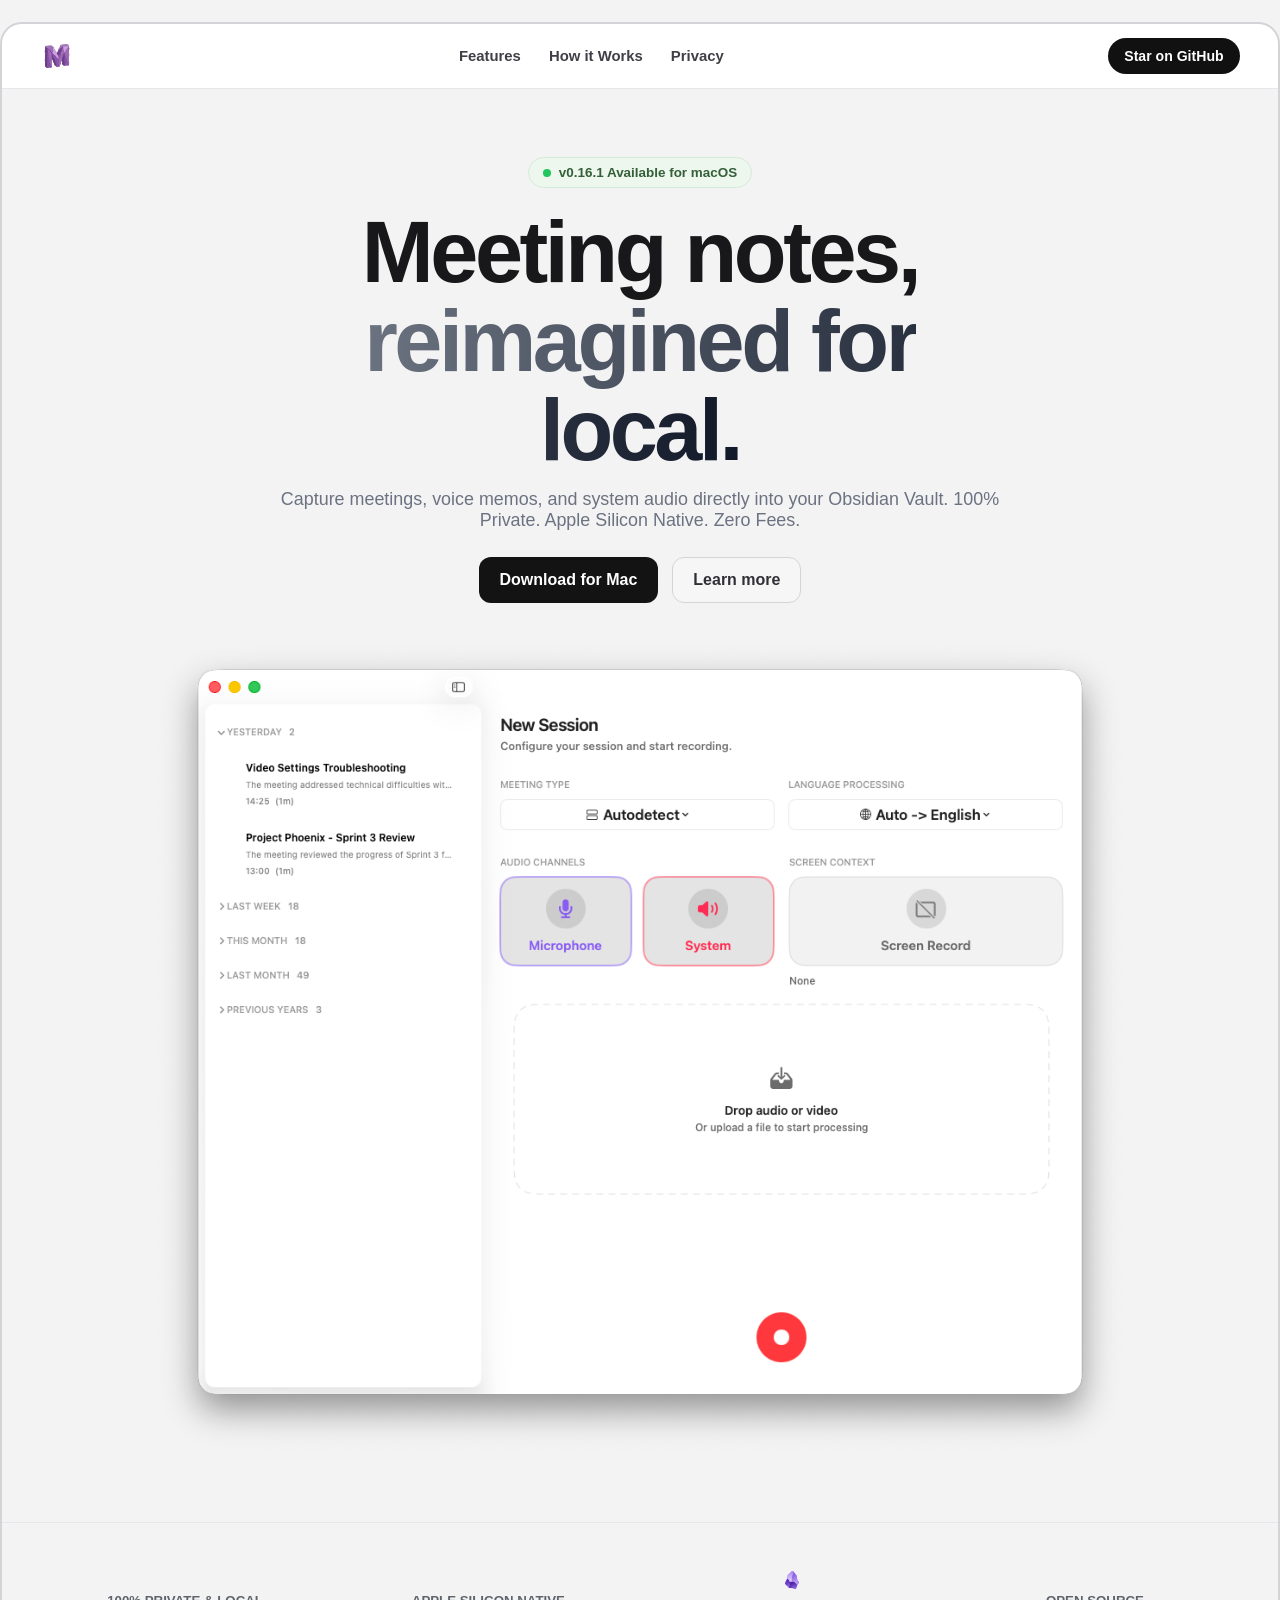
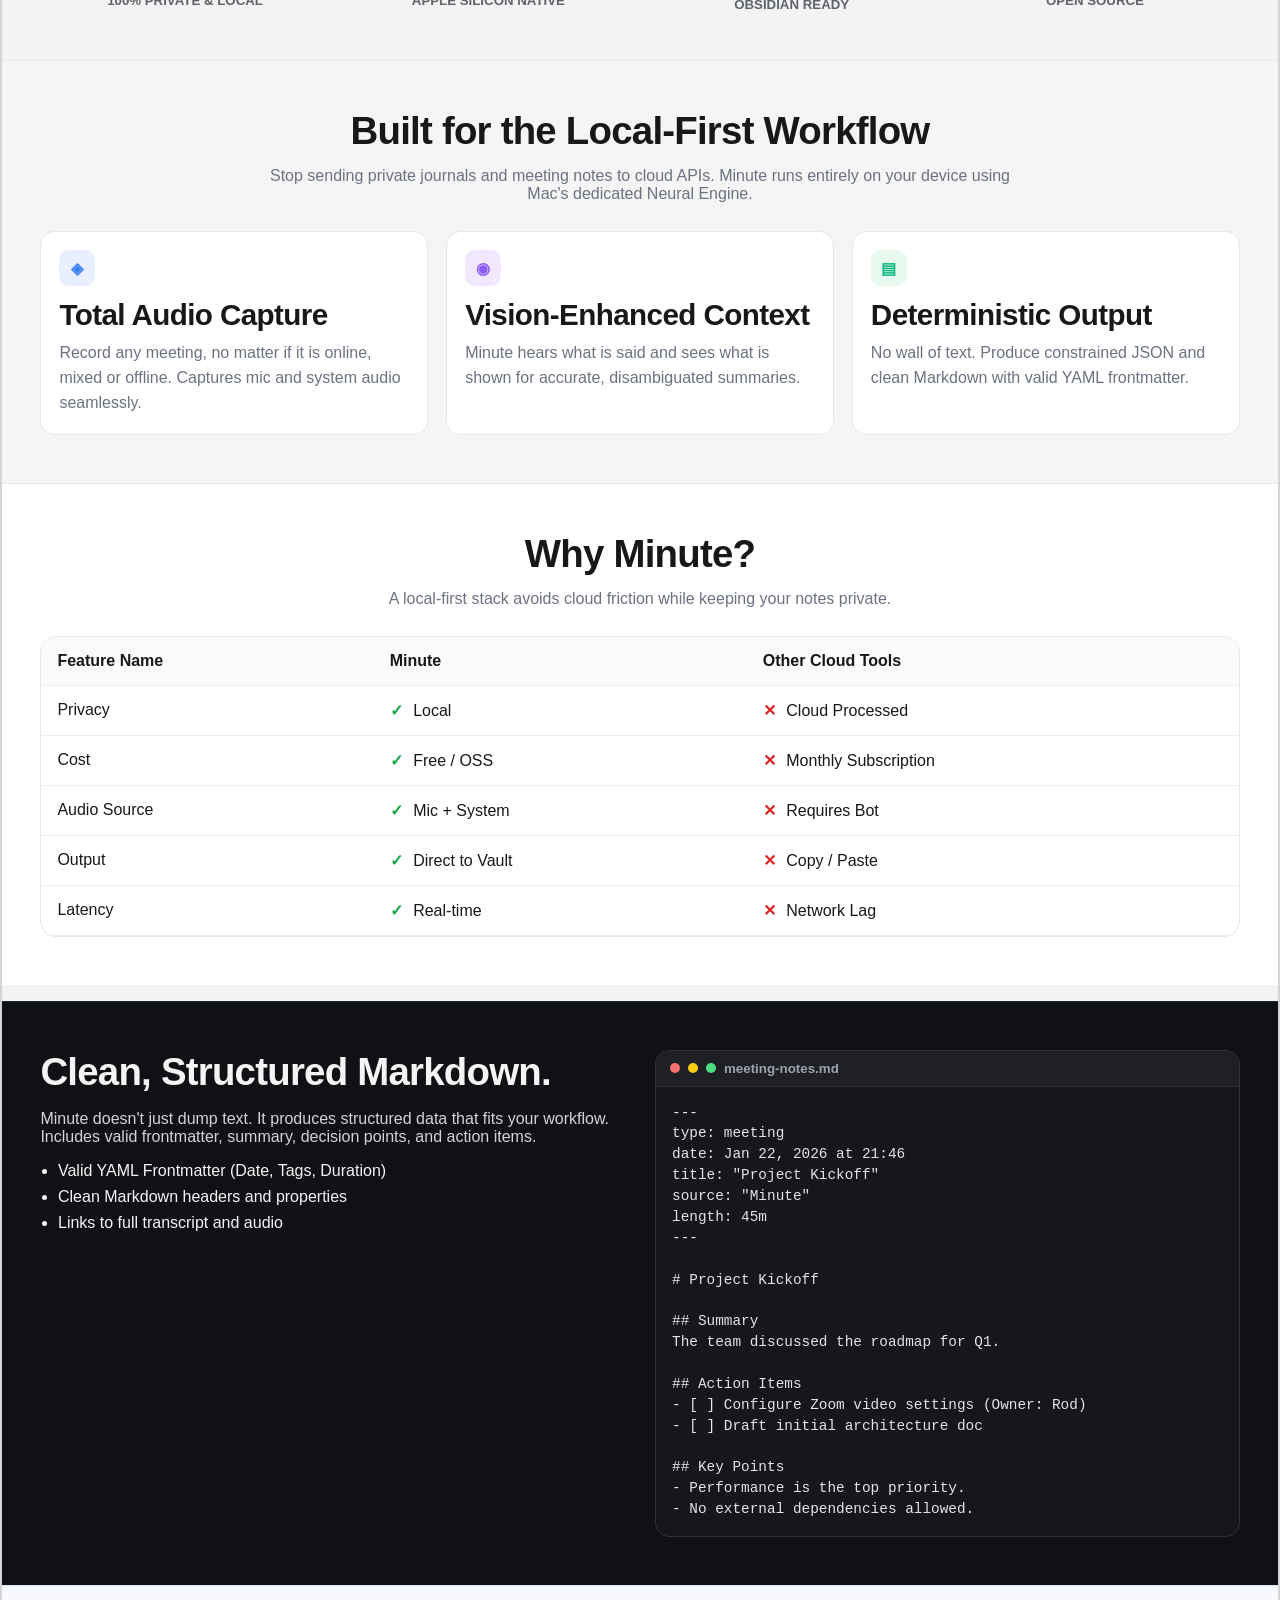
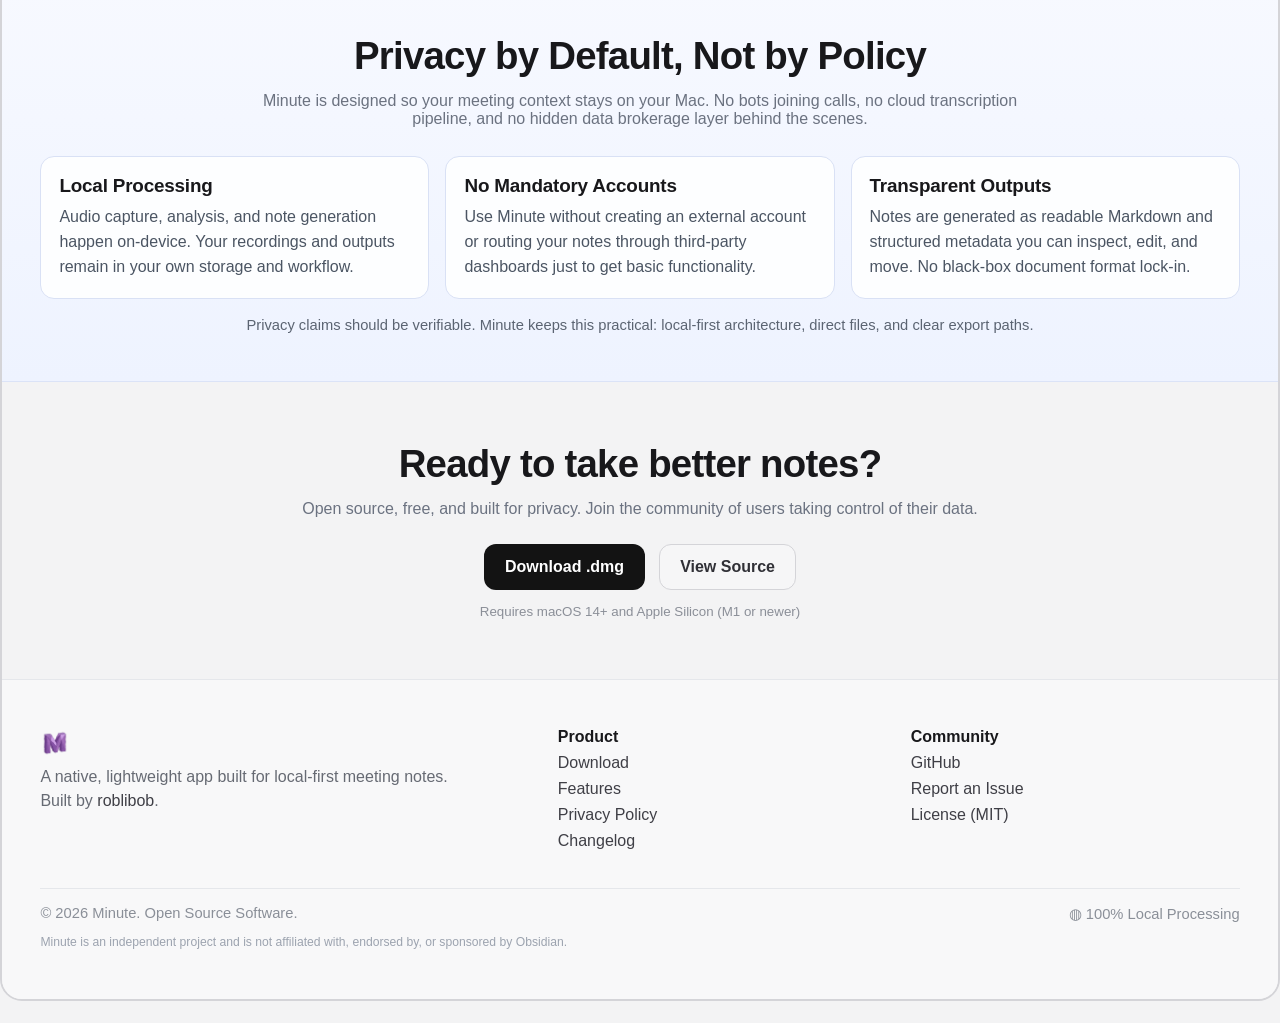
==== commit 7c1b82d8: "deploy: roblibob/minute-web@1c68c354c934250617af9d5bb289c0e4258cacb0" ====
--- a/minute/index.html
+++ b/minute/index.html
@@ -1,4 +1,4 @@
-<!DOCTYPE html><!--h5A78TvR7_Q1oGHtITiuw--><html lang="en"><head><meta charSet="utf-8"/><meta name="viewport" content="width=device-width, initial-scale=1"/><link rel="preload" as="image" href="/minute/minute.png"/><link rel="preload" as="image" href="/minute/screenshot.png"/><link rel="stylesheet" href="/minute/_next/static/css/26920ceb0363ee23.css" data-precedence="next"/><link rel="preload" as="script" fetchPriority="low" href="/minute/_next/static/chunks/webpack-14040d4c93e93e90.js"/><script src="/minute/_next/static/chunks/4bd1b696-c023c6e3521b1417.js" async=""></script><script src="/minute/_next/static/chunks/255-e3d6cde7027b138d.js" async=""></script><script src="/minute/_next/static/chunks/main-app-d17e61add2b21985.js" async=""></script><script src="/minute/_next/static/chunks/app/layout-fa0ff027105a98ed.js" async=""></script><script src="/minute/_next/static/chunks/481-4f35d62a81f74573.js" async=""></script><script src="/minute/_next/static/chunks/app/page-ec4c98bdd012e473.js" async=""></script><link rel="preload" href="https://www.googletagmanager.com/gtag/js?id=G-HHZJZCVGW7" as="script"/><title>Minute - AI note-taking app for Obsidian</title><meta name="description" content="Minute is a local-first AI note-taking app for Obsidian that captures meetings and voice notes with private on-device processing."/><meta name="application-name" content="Minute"/><meta name="keywords" content="Minute,Obsidian,AI note-taking,meeting notes,local-first,macOS,privacy"/><meta name="robots" content="index, follow"/><link rel="canonical" href="https://roblibob.github.io/minute/"/><meta property="og:title" content="Minute - AI note-taking app for Obsidian"/><meta property="og:description" content="Minute is a local-first AI note-taking app for Obsidian that captures meetings and voice notes with private on-device processing."/><meta property="og:url" content="https://roblibob.github.io/minute/"/><meta property="og:site_name" content="Minute"/><meta property="og:locale" content="en_US"/><meta property="og:image" content="https://roblibob.github.io/minute/screenshot.png"/><meta property="og:image:width" content="1200"/><meta property="og:image:height" content="630"/><meta property="og:image:alt" content="Minute app screenshot"/><meta property="og:type" content="website"/><meta name="twitter:card" content="summary_large_image"/><meta name="twitter:title" content="Minute - AI note-taking app for Obsidian"/><meta name="twitter:description" content="Minute is a local-first AI note-taking app for Obsidian that captures meetings and voice notes with private on-device processing."/><meta name="twitter:image" content="https://roblibob.github.io/minute/screenshot.png"/><link rel="stylesheet" href="https://www.nerdfonts.com/assets/css/webfont.css"/><script src="/minute/_next/static/chunks/polyfills-42372ed130431b0a.js" noModule=""></script></head><body><div hidden=""><!--$--><!--/$--></div><div class="page-shell"><header class="top-nav" data-nav="true" data-state="initial"><div class="nav-shell"><a class="brand" aria-label="Go to top" href="#top"><img alt="Minute" width="144" height="40" decoding="async" data-nimg="1" class="brand-logo" style="color:transparent" src="/minute/minute.png"/></a><nav class="desktop-nav" aria-label="Primary"><a href="#features">Features</a><a href="#how-it-works">How it Works</a><a href="#privacy">Privacy</a></nav><div class="nav-actions"><a class="github-pill desktop-only" href="/minute/github/">Star on GitHub</a><button class="menu-toggle mobile-only" type="button" aria-expanded="false" aria-controls="mobile-menu"><span></span><span></span><span></span></button></div></div><div id="mobile-menu" class="mobile-menu" hidden=""><a href="#features">Features</a><a href="#how-it-works">How it Works</a><a href="#privacy">Privacy</a><a href="/minute/github/">Star on GitHub</a></div></header><main><section id="top" class="hero section"><div class="badge"><span class="dot"></span>v0.16.1 Available for macOS</div><h1>Meeting notes,<br/><span>reimagined for local.</span></h1><p>Capture meetings, voice memos, and system audio directly into your Obsidian Vault. 100% Private. Apple Silicon Native. Zero Fees.</p><div class="hero-actions"><a class="btn btn-dark" href="/minute/download/">Download for Mac</a><a class="btn btn-light" href="#features">Learn more</a></div><div class="app-window" aria-label="Minute app preview"><img alt="Minute interface preview" width="980" height="520" decoding="async" data-nimg="1" style="color:transparent" src="/minute/screenshot.png"/></div></section><section class="trust-strip section"><div class="trust-item"><span class="icon" aria-hidden="true"><i class="nf nf-md-security"></i></span><span>100% PRIVATE &amp; LOCAL</span></div><div class="trust-item"><span class="icon" aria-hidden="true"><i class="nf nf-cod-chip"></i></span><span>APPLE SILICON NATIVE</span></div><div class="trust-item"><span class="icon" aria-hidden="true"><img alt="" loading="lazy" width="18" height="18" decoding="async" data-nimg="1" class="trust-logo" style="color:transparent" src="/minute/obsidian-logo.svg"/></span><span>OBSIDIAN READY</span></div><div class="trust-item"><span class="icon" aria-hidden="true"><i class="nf nf-fa-code"></i></span><span>OPEN SOURCE</span></div></section><section id="features" class="features section"><h2>Built for the Local-First Workflow</h2><p class="section-lead">Stop sending private journals and meeting notes to cloud APIs. Minute runs entirely on your device using Mac&#x27;s dedicated Neural Engine.</p><div class="feature-grid"><article class="feature-card blue"><div class="feature-icon">◈</div><h3>Total Audio Capture</h3><p>Record any meeting, no matter if it is online, mixed or offline. Captures mic and system audio seamlessly.</p></article><article class="feature-card purple"><div class="feature-icon">◉</div><h3>Vision-Enhanced Context</h3><p>Minute hears what is said and sees what is shown for accurate, disambiguated summaries.</p></article><article class="feature-card emerald"><div class="feature-icon">▤</div><h3>Deterministic Output</h3><p>No wall of text. Produce constrained JSON and clean Markdown with valid YAML frontmatter.</p></article></div></section><section class="comparison section"><h2>Why Minute?</h2><p class="section-lead">A local-first stack avoids cloud friction while keeping your notes private.</p><div class="table-wrap"><table><thead><tr><th>Feature Name</th><th>Minute</th><th>Other Cloud Tools</th></tr></thead><tbody><tr><td>Privacy</td><td><span class="yes">✓</span> <!-- -->Local</td><td><span class="no">✕</span> <!-- -->Cloud Processed</td></tr><tr><td>Cost</td><td><span class="yes">✓</span> <!-- -->Free / OSS</td><td><span class="no">✕</span> <!-- -->Monthly Subscription</td></tr><tr><td>Audio Source</td><td><span class="yes">✓</span> <!-- -->Mic + System</td><td><span class="no">✕</span> <!-- -->Requires Bot</td></tr><tr><td>Output</td><td><span class="yes">✓</span> <!-- -->Direct to Vault</td><td><span class="no">✕</span> <!-- -->Copy / Paste</td></tr><tr><td>Latency</td><td><span class="yes">✓</span> <!-- -->Real-time</td><td><span class="no">✕</span> <!-- -->Network Lag</td></tr></tbody></table></div></section><section id="how-it-works" class="how-it-works section"><div class="how-copy"><h2>Clean, Structured Markdown.</h2><p>Minute doesn&#x27;t just dump text. It produces structured data that fits your workflow. Includes valid frontmatter, summary, decision points, and action items.</p><ul><li>Valid YAML Frontmatter (Date, Tags, Duration)</li><li>Clean Markdown headers and properties</li><li>Links to full transcript and audio</li></ul></div><div class="code-window" aria-label="Markdown output example"><div class="window-bar"><span class="traffic red"></span><span class="traffic yellow"></span><span class="traffic green"></span><small>meeting-notes.md</small></div><pre><code>---
+<!DOCTYPE html><!--k4ln_5Oo6GIOv1dDQi1On--><html lang="en"><head><meta charSet="utf-8"/><meta name="viewport" content="width=device-width, initial-scale=1"/><link rel="preload" as="image" href="/minute/minute.png"/><link rel="preload" as="image" href="/minute/screenshot.png"/><link rel="stylesheet" href="/minute/_next/static/css/26920ceb0363ee23.css" data-precedence="next"/><link rel="preload" as="script" fetchPriority="low" href="/minute/_next/static/chunks/webpack-14040d4c93e93e90.js"/><script src="/minute/_next/static/chunks/4bd1b696-c023c6e3521b1417.js" async=""></script><script src="/minute/_next/static/chunks/255-e3d6cde7027b138d.js" async=""></script><script src="/minute/_next/static/chunks/main-app-d17e61add2b21985.js" async=""></script><script src="/minute/_next/static/chunks/app/layout-fa0ff027105a98ed.js" async=""></script><script src="/minute/_next/static/chunks/481-4f35d62a81f74573.js" async=""></script><script src="/minute/_next/static/chunks/app/page-ec4c98bdd012e473.js" async=""></script><link rel="preload" href="https://www.googletagmanager.com/gtag/js?id=G-HHZJZCVGW7" as="script"/><title>Minute - AI note-taking app for Obsidian</title><meta name="description" content="Minute is a local-first AI note-taking app for Obsidian that captures meetings and voice notes with private on-device processing."/><meta name="application-name" content="Minute"/><meta name="keywords" content="Minute,Obsidian,AI note-taking,meeting notes,local-first,macOS,privacy"/><meta name="robots" content="index, follow"/><link rel="canonical" href="https://roblibob.github.io/minute/"/><meta property="og:title" content="Minute - AI note-taking app for Obsidian"/><meta property="og:description" content="Minute is a local-first AI note-taking app for Obsidian that captures meetings and voice notes with private on-device processing."/><meta property="og:url" content="https://roblibob.github.io/minute/"/><meta property="og:site_name" content="Minute"/><meta property="og:locale" content="en_US"/><meta property="og:image" content="https://roblibob.github.io/minute/screenshot.png"/><meta property="og:image:width" content="1200"/><meta property="og:image:height" content="630"/><meta property="og:image:alt" content="Minute app screenshot"/><meta property="og:type" content="website"/><meta name="twitter:card" content="summary_large_image"/><meta name="twitter:title" content="Minute - AI note-taking app for Obsidian"/><meta name="twitter:description" content="Minute is a local-first AI note-taking app for Obsidian that captures meetings and voice notes with private on-device processing."/><meta name="twitter:image" content="https://roblibob.github.io/minute/screenshot.png"/><link rel="stylesheet" href="https://www.nerdfonts.com/assets/css/webfont.css"/><script src="/minute/_next/static/chunks/polyfills-42372ed130431b0a.js" noModule=""></script></head><body><div hidden=""><!--$--><!--/$--></div><div class="page-shell"><header class="top-nav" data-nav="true" data-state="initial"><div class="nav-shell"><a class="brand" aria-label="Go to top" href="#top"><img alt="Minute" width="144" height="40" decoding="async" data-nimg="1" class="brand-logo" style="color:transparent" src="/minute/minute.png"/></a><nav class="desktop-nav" aria-label="Primary"><a href="#features">Features</a><a href="#how-it-works">How it Works</a><a href="#privacy">Privacy</a></nav><div class="nav-actions"><a class="github-pill desktop-only" href="/minute/github/">Star on GitHub</a><button class="menu-toggle mobile-only" type="button" aria-expanded="false" aria-controls="mobile-menu"><span></span><span></span><span></span></button></div></div><div id="mobile-menu" class="mobile-menu" hidden=""><a href="#features">Features</a><a href="#how-it-works">How it Works</a><a href="#privacy">Privacy</a><a href="/minute/github/">Star on GitHub</a></div></header><main><section id="top" class="hero section"><div class="badge"><span class="dot"></span>v0.16.1 Available for macOS</div><h1>Meeting notes,<br/><span>reimagined for local.</span></h1><p>Capture meetings, voice memos, and system audio directly into your Obsidian Vault. 100% Private. Apple Silicon Native. Zero Fees.</p><div class="hero-actions"><a class="btn btn-dark" href="/minute/download/">Download for Mac</a><a class="btn btn-light" href="#features">Learn more</a></div><div class="app-window" aria-label="Minute app preview"><img alt="Minute interface preview" width="980" height="520" decoding="async" data-nimg="1" style="color:transparent" src="/minute/screenshot.png"/></div></section><section class="trust-strip section"><div class="trust-item"><span class="icon" aria-hidden="true"><i class="nf nf-md-security"></i></span><span>100% PRIVATE &amp; LOCAL</span></div><div class="trust-item"><span class="icon" aria-hidden="true"><i class="nf nf-cod-chip"></i></span><span>APPLE SILICON NATIVE</span></div><div class="trust-item"><span class="icon" aria-hidden="true"><img alt="" loading="lazy" width="18" height="18" decoding="async" data-nimg="1" class="trust-logo" style="color:transparent" src="/minute/obsidian-logo.svg"/></span><span>OBSIDIAN READY</span></div><div class="trust-item"><span class="icon" aria-hidden="true"><i class="nf nf-fa-code"></i></span><span>OPEN SOURCE</span></div></section><section id="features" class="features section"><h2>Built for the Local-First Workflow</h2><p class="section-lead">Stop sending private journals and meeting notes to cloud APIs. Minute runs entirely on your device using Mac&#x27;s dedicated Neural Engine.</p><div class="feature-grid"><article class="feature-card blue"><div class="feature-icon">◈</div><h3>Total Audio Capture</h3><p>Record any meeting, no matter if it is online, mixed or offline. Captures mic and system audio seamlessly.</p></article><article class="feature-card purple"><div class="feature-icon">◉</div><h3>Vision-Enhanced Context</h3><p>Minute hears what is said and sees what is shown for accurate, disambiguated summaries.</p></article><article class="feature-card emerald"><div class="feature-icon">▤</div><h3>Deterministic Output</h3><p>No wall of text. Produce constrained JSON and clean Markdown with valid YAML frontmatter.</p></article></div></section><section class="comparison section"><h2>Why Minute?</h2><p class="section-lead">A local-first stack avoids cloud friction while keeping your notes private.</p><div class="table-wrap"><table><thead><tr><th>Feature Name</th><th>Minute</th><th>Other Cloud Tools</th></tr></thead><tbody><tr><td>Privacy</td><td><span class="yes">✓</span> <!-- -->Local</td><td><span class="no">✕</span> <!-- -->Cloud Processed</td></tr><tr><td>Cost</td><td><span class="yes">✓</span> <!-- -->Free / OSS</td><td><span class="no">✕</span> <!-- -->Monthly Subscription</td></tr><tr><td>Audio Source</td><td><span class="yes">✓</span> <!-- -->Mic + System</td><td><span class="no">✕</span> <!-- -->Requires Bot</td></tr><tr><td>Output</td><td><span class="yes">✓</span> <!-- -->Direct to Vault</td><td><span class="no">✕</span> <!-- -->Copy / Paste</td></tr><tr><td>Latency</td><td><span class="yes">✓</span> <!-- -->Real-time</td><td><span class="no">✕</span> <!-- -->Network Lag</td></tr></tbody></table></div></section><section id="how-it-works" class="how-it-works section"><div class="how-copy"><h2>Clean, Structured Markdown.</h2><p>Minute doesn&#x27;t just dump text. It produces structured data that fits your workflow. Includes valid frontmatter, summary, decision points, and action items.</p><ul><li>Valid YAML Frontmatter (Date, Tags, Duration)</li><li>Clean Markdown headers and properties</li><li>Links to full transcript and audio</li></ul></div><div class="code-window" aria-label="Markdown output example"><div class="window-bar"><span class="traffic red"></span><span class="traffic yellow"></span><span class="traffic green"></span><small>meeting-notes.md</small></div><pre><code>---
 type: meeting
 date: Jan 22, 2026 at 21:46
 title: &quot;Project Kickoff&quot;
@@ -18,4 +18,4 @@
 ## Key Points
 - Performance is the top priority.
 - No external dependencies allowed.
-</code></pre></div></section><section id="privacy" class="privacy section"><h2>Privacy by Default, Not by Policy</h2><p class="section-lead">Minute is designed so your meeting context stays on your Mac. No bots joining calls, no cloud transcription pipeline, and no hidden data brokerage layer behind the scenes.</p><div class="privacy-grid"><article class="privacy-card"><h3>Local Processing</h3><p>Audio capture, analysis, and note generation happen on-device. Your recordings and outputs remain in your own storage and workflow.</p></article><article class="privacy-card"><h3>No Mandatory Accounts</h3><p>Use Minute without creating an external account or routing your notes through third-party dashboards just to get basic functionality.</p></article><article class="privacy-card"><h3>Transparent Outputs</h3><p>Notes are generated as readable Markdown and structured metadata you can inspect, edit, and move. No black-box document format lock-in.</p></article></div><p class="privacy-footnote">Privacy claims should be verifiable. Minute keeps this practical: local-first architecture, direct files, and clear export paths.</p></section><section class="bottom-cta section"><h2>Ready to take better notes?</h2><p>Open source, free, and built for privacy. Join the community of users taking control of their data.</p><div class="hero-actions"><a class="btn btn-dark" href="/minute/download/">Download .dmg</a><a class="btn btn-light" href="/minute/github/">View Source</a></div><small>Requires macOS 14+ and Apple Silicon (M1 or newer)</small></section><footer class="footer section"><div class="footer-grid"><div><img alt="Minute" loading="lazy" width="144" height="40" decoding="async" data-nimg="1" class="footer-logo" style="color:transparent" src="/minute/minute.png"/><p>A native, lightweight app built for local-first meeting notes.</p><p>Built by <a href="https://github.com/roblibob">roblibob</a>.</p></div><div><h4>Product</h4><a href="/minute/download/">Download</a><a href="#features">Features</a><a href="/minute/github/">Changelog</a></div><div><h4>Community</h4><a href="/minute/github/">GitHub</a><a href="https://github.com/roblibob/minute/issues">Report an Issue</a><a href="https://github.com/roblibob/minute/blob/main/LICENSE">License (MIT)</a></div></div><div class="footer-bottom"><span>© <!-- -->2026<!-- --> Minute. Open Source Software.</span><span class="local-badge">◍ 100% Local Processing</span></div><p class="footer-disclaimer">Minute is an independent project and is not affiliated with, endorsed by, or sponsored by Obsidian.</p></footer></main></div><!--$--><!--/$--><script src="/minute/_next/static/chunks/webpack-14040d4c93e93e90.js" id="_R_" async=""></script><script>(self.__next_f=self.__next_f||[]).push([0])</script><script>self.__next_f.push([1,"1:\"$Sreact.fragment\"\n2:I[1402,[\"177\",\"static/chunks/app/layout-fa0ff027105a98ed.js\"],\"\"]\n3:I[9766,[],\"\"]\n4:I[8924,[],\"\"]\n5:I[7959,[\"481\",\"static/chunks/481-4f35d62a81f74573.js\",\"974\",\"static/chunks/app/page-ec4c98bdd012e473.js\"],\"Nav\"]\n6:I[2619,[\"481\",\"static/chunks/481-4f35d62a81f74573.js\",\"974\",\"static/chunks/app/page-ec4c98bdd012e473.js\"],\"\"]\n7:I[1356,[\"481\",\"static/chunks/481-4f35d62a81f74573.js\",\"974\",\"static/chunks/app/page-ec4c98bdd012e473.js\"],\"Image\"]\n10:I[7150,[],\"\"]\n:HL[\"/minute/_next/static/css/26920ceb0363ee23.css\",\"style\"]\n"])</script><script>self.__next_f.push([1,"0:{\"P\":null,\"b\":\"h5A78TvR7-Q1oGHtITiuw\",\"p\":\"/minute\",\"c\":[\"\",\"\"],\"i\":false,\"f\":[[[\"\",{\"children\":[\"__PAGE__\",{}]},\"$undefined\",\"$undefined\",true],[\"\",[\"$\",\"$1\",\"c\",{\"children\":[[[\"$\",\"link\",\"0\",{\"rel\":\"stylesheet\",\"href\":\"/minute/_next/static/css/26920ceb0363ee23.css\",\"precedence\":\"next\",\"crossOrigin\":\"$undefined\",\"nonce\":\"$undefined\"}]],[\"$\",\"html\",null,{\"lang\":\"en\",\"children\":[[\"$\",\"head\",null,{\"children\":[[\"$\",\"link\",null,{\"rel\":\"stylesheet\",\"href\":\"https://www.nerdfonts.com/assets/css/webfont.css\"}],[\"$\",\"$L2\",null,{\"src\":\"https://www.googletagmanager.com/gtag/js?id=G-HHZJZCVGW7\",\"strategy\":\"afterInteractive\"}],[\"$\",\"$L2\",null,{\"id\":\"ga-init\",\"strategy\":\"afterInteractive\",\"children\":\"window.dataLayer = window.dataLayer || [];\\nfunction gtag(){dataLayer.push(arguments);}\\ngtag('js', new Date());\\ngtag('config', 'G-HHZJZCVGW7');\"}]]}],[\"$\",\"body\",null,{\"children\":[\"$\",\"$L3\",null,{\"parallelRouterKey\":\"children\",\"error\":\"$undefined\",\"errorStyles\":\"$undefined\",\"errorScripts\":\"$undefined\",\"template\":[\"$\",\"$L4\",null,{}],\"templateStyles\":\"$undefined\",\"templateScripts\":\"$undefined\",\"notFound\":[[[\"$\",\"title\",null,{\"children\":\"404: This page could not be found.\"}],[\"$\",\"div\",null,{\"style\":{\"fontFamily\":\"system-ui,\\\"Segoe UI\\\",Roboto,Helvetica,Arial,sans-serif,\\\"Apple Color Emoji\\\",\\\"Segoe UI Emoji\\\"\",\"height\":\"100vh\",\"textAlign\":\"center\",\"display\":\"flex\",\"flexDirection\":\"column\",\"alignItems\":\"center\",\"justifyContent\":\"center\"},\"children\":[\"$\",\"div\",null,{\"children\":[[\"$\",\"style\",null,{\"dangerouslySetInnerHTML\":{\"__html\":\"body{color:#000;background:#fff;margin:0}.next-error-h1{border-right:1px solid rgba(0,0,0,.3)}@media (prefers-color-scheme:dark){body{color:#fff;background:#000}.next-error-h1{border-right:1px solid rgba(255,255,255,.3)}}\"}}],[\"$\",\"h1\",null,{\"className\":\"next-error-h1\",\"style\":{\"display\":\"inline-block\",\"margin\":\"0 20px 0 0\",\"padding\":\"0 23px 0 0\",\"fontSize\":24,\"fontWeight\":500,\"verticalAlign\":\"top\",\"lineHeight\":\"49px\"},\"children\":404}],[\"$\",\"div\",null,{\"style\":{\"display\":\"inline-block\"},\"children\":[\"$\",\"h2\",null,{\"style\":{\"fontSize\":14,\"fontWeight\":400,\"lineHeight\":\"49px\",\"margin\":0},\"children\":\"This page could not be found.\"}]}]]}]}]],[]],\"forbidden\":\"$undefined\",\"unauthorized\":\"$undefined\"}]}]]}]]}],{\"children\":[\"__PAGE__\",[\"$\",\"$1\",\"c\",{\"children\":[[\"$\",\"div\",null,{\"className\":\"page-shell\",\"children\":[[\"$\",\"$L5\",null,{}],[\"$\",\"main\",null,{\"children\":[[\"$\",\"section\",null,{\"id\":\"top\",\"className\":\"hero section\",\"children\":[[\"$\",\"div\",null,{\"className\":\"badge\",\"children\":[[\"$\",\"span\",null,{\"className\":\"dot\"}],\"v0.16.1 Available for macOS\"]}],[\"$\",\"h1\",null,{\"children\":[\"Meeting notes,\",[\"$\",\"br\",null,{}],[\"$\",\"span\",null,{\"children\":\"reimagined for local.\"}]]}],[\"$\",\"p\",null,{\"children\":\"Capture meetings, voice memos, and system audio directly into your Obsidian Vault. 100% Private. Apple Silicon Native. Zero Fees.\"}],[\"$\",\"div\",null,{\"className\":\"hero-actions\",\"children\":[[\"$\",\"$L6\",null,{\"className\":\"btn btn-dark\",\"href\":\"/download/\",\"children\":\"Download for Mac\"}],[\"$\",\"$L6\",null,{\"className\":\"btn btn-light\",\"href\":\"#features\",\"children\":\"Learn more\"}]]}],[\"$\",\"div\",null,{\"className\":\"app-window\",\"aria-label\":\"Minute app preview\",\"children\":[\"$\",\"$L7\",null,{\"src\":\"/minute/screenshot.png\",\"alt\":\"Minute interface preview\",\"width\":980,\"height\":520,\"priority\":true,\"unoptimized\":true}]}]]}],[\"$\",\"section\",null,{\"className\":\"trust-strip section\",\"children\":[[\"$\",\"div\",\"100% PRIVATE \u0026 LOCAL\",{\"className\":\"trust-item\",\"children\":[[\"$\",\"span\",null,{\"className\":\"icon\",\"aria-hidden\":\"true\",\"children\":[\"$\",\"i\",null,{\"className\":\"nf nf-md-security\"}]}],[\"$\",\"span\",null,{\"children\":\"100% PRIVATE \u0026 LOCAL\"}]]}],[\"$\",\"div\",\"APPLE SILICON NATIVE\",{\"className\":\"trust-item\",\"children\":[[\"$\",\"span\",null,{\"className\":\"icon\",\"aria-hidden\":\"true\",\"children\":[\"$\",\"i\",null,{\"className\":\"nf nf-cod-chip\"}]}],[\"$\",\"span\",null,{\"children\":\"APPLE SILICON NATIVE\"}]]}],[\"$\",\"div\",\"OBSIDIAN READY\",{\"className\":\"trust-item\",\"children\":[[\"$\",\"span\",null,{\"className\":\"icon\",\"aria-hidden\":\"true\",\"children\":[\"$\",\"$L7\",null,{\"src\":\"/minute/obsidian-logo.svg\",\"alt\":\"\",\"width\":18,\"height\":18,\"className\":\"trust-logo\",\"unoptimized\":true}]}],[\"$\",\"span\",null,{\"children\":\"OBSIDIAN READY\"}]]}],[\"$\",\"div\",\"OPEN SOURCE\",{\"className\":\"trust-item\",\"children\":[[\"$\",\"span\",null,{\"className\":\"icon\",\"aria-hidden\":\"true\",\"children\":[\"$\",\"i\",null,{\"className\":\"nf nf-fa-code\"}]}],[\"$\",\"span\",null,{\"children\":\"OPEN SOURCE\"}]]}]]}],[\"$\",\"section\",null,{\"id\":\"features\",\"className\":\"features section\",\"children\":[[\"$\",\"h2\",null,{\"children\":\"Built for the Local-First Workflow\"}],[\"$\",\"p\",null,{\"className\":\"section-lead\",\"children\":\"Stop sending private journals and meeting notes to cloud APIs. Minute runs entirely on your device using Mac's dedicated Neural Engine.\"}],\"$L8\"]}],\"$L9\",\"$La\",\"$Lb\",\"$Lc\",\"$Ld\"]}]]}],null,\"$Le\"]}],{},null,false]},null,false],\"$Lf\",false]],\"m\":\"$undefined\",\"G\":[\"$10\",[]],\"s\":false,\"S\":true}\n"])</script><script>self.__next_f.push([1,"11:I[4431,[],\"OutletBoundary\"]\n13:I[5278,[],\"AsyncMetadataOutlet\"]\n15:I[4431,[],\"ViewportBoundary\"]\n17:I[4431,[],\"MetadataBoundary\"]\n18:\"$Sreact.suspense\"\n"])</script><script>self.__next_f.push([1,"8:[\"$\",\"div\",null,{\"className\":\"feature-grid\",\"children\":[[\"$\",\"article\",\"Total Audio Capture\",{\"className\":\"feature-card blue\",\"children\":[[\"$\",\"div\",null,{\"className\":\"feature-icon\",\"children\":\"◈\"}],[\"$\",\"h3\",null,{\"children\":\"Total Audio Capture\"}],[\"$\",\"p\",null,{\"children\":\"Record any meeting, no matter if it is online, mixed or offline. Captures mic and system audio seamlessly.\"}]]}],[\"$\",\"article\",\"Vision-Enhanced Context\",{\"className\":\"feature-card purple\",\"children\":[[\"$\",\"div\",null,{\"className\":\"feature-icon\",\"children\":\"◉\"}],[\"$\",\"h3\",null,{\"children\":\"Vision-Enhanced Context\"}],[\"$\",\"p\",null,{\"children\":\"Minute hears what is said and sees what is shown for accurate, disambiguated summaries.\"}]]}],[\"$\",\"article\",\"Deterministic Output\",{\"className\":\"feature-card emerald\",\"children\":[[\"$\",\"div\",null,{\"className\":\"feature-icon\",\"children\":\"▤\"}],[\"$\",\"h3\",null,{\"children\":\"Deterministic Output\"}],[\"$\",\"p\",null,{\"children\":\"No wall of text. Produce constrained JSON and clean Markdown with valid YAML frontmatter.\"}]]}]]}]\n"])</script><script>self.__next_f.push([1,"9:[\"$\",\"section\",null,{\"className\":\"comparison section\",\"children\":[[\"$\",\"h2\",null,{\"children\":\"Why Minute?\"}],[\"$\",\"p\",null,{\"className\":\"section-lead\",\"children\":\"A local-first stack avoids cloud friction while keeping your notes private.\"}],[\"$\",\"div\",null,{\"className\":\"table-wrap\",\"children\":[\"$\",\"table\",null,{\"children\":[[\"$\",\"thead\",null,{\"children\":[\"$\",\"tr\",null,{\"children\":[[\"$\",\"th\",null,{\"children\":\"Feature Name\"}],[\"$\",\"th\",null,{\"children\":\"Minute\"}],[\"$\",\"th\",null,{\"children\":\"Other Cloud Tools\"}]]}]}],[\"$\",\"tbody\",null,{\"children\":[[\"$\",\"tr\",\"Privacy\",{\"children\":[[\"$\",\"td\",null,{\"children\":\"Privacy\"}],[\"$\",\"td\",null,{\"children\":[[\"$\",\"span\",null,{\"className\":\"yes\",\"children\":\"✓\"}],\" \",\"Local\"]}],[\"$\",\"td\",null,{\"children\":[[\"$\",\"span\",null,{\"className\":\"no\",\"children\":\"✕\"}],\" \",\"Cloud Processed\"]}]]}],[\"$\",\"tr\",\"Cost\",{\"children\":[[\"$\",\"td\",null,{\"children\":\"Cost\"}],[\"$\",\"td\",null,{\"children\":[[\"$\",\"span\",null,{\"className\":\"yes\",\"children\":\"✓\"}],\" \",\"Free / OSS\"]}],[\"$\",\"td\",null,{\"children\":[[\"$\",\"span\",null,{\"className\":\"no\",\"children\":\"✕\"}],\" \",\"Monthly Subscription\"]}]]}],[\"$\",\"tr\",\"Audio Source\",{\"children\":[[\"$\",\"td\",null,{\"children\":\"Audio Source\"}],[\"$\",\"td\",null,{\"children\":[[\"$\",\"span\",null,{\"className\":\"yes\",\"children\":\"✓\"}],\" \",\"Mic + System\"]}],[\"$\",\"td\",null,{\"children\":[[\"$\",\"span\",null,{\"className\":\"no\",\"children\":\"✕\"}],\" \",\"Requires Bot\"]}]]}],[\"$\",\"tr\",\"Output\",{\"children\":[[\"$\",\"td\",null,{\"children\":\"Output\"}],[\"$\",\"td\",null,{\"children\":[[\"$\",\"span\",null,{\"className\":\"yes\",\"children\":\"✓\"}],\" \",\"Direct to Vault\"]}],[\"$\",\"td\",null,{\"children\":[[\"$\",\"span\",null,{\"className\":\"no\",\"children\":\"✕\"}],\" \",\"Copy / Paste\"]}]]}],[\"$\",\"tr\",\"Latency\",{\"children\":[[\"$\",\"td\",null,{\"children\":\"Latency\"}],[\"$\",\"td\",null,{\"children\":[[\"$\",\"span\",null,{\"className\":\"yes\",\"children\":\"✓\"}],\" \",\"Real-time\"]}],[\"$\",\"td\",null,{\"children\":[[\"$\",\"span\",null,{\"className\":\"no\",\"children\":\"✕\"}],\" \",\"Network Lag\"]}]]}]]}]]}]}]]}]\n"])</script><script>self.__next_f.push([1,"a:[\"$\",\"section\",null,{\"id\":\"how-it-works\",\"className\":\"how-it-works section\",\"children\":[[\"$\",\"div\",null,{\"className\":\"how-copy\",\"children\":[[\"$\",\"h2\",null,{\"children\":\"Clean, Structured Markdown.\"}],[\"$\",\"p\",null,{\"children\":\"Minute doesn't just dump text. It produces structured data that fits your workflow. Includes valid frontmatter, summary, decision points, and action items.\"}],[\"$\",\"ul\",null,{\"children\":[[\"$\",\"li\",null,{\"children\":\"Valid YAML Frontmatter (Date, Tags, Duration)\"}],[\"$\",\"li\",null,{\"children\":\"Clean Markdown headers and properties\"}],[\"$\",\"li\",null,{\"children\":\"Links to full transcript and audio\"}]]}]]}],[\"$\",\"div\",null,{\"className\":\"code-window\",\"aria-label\":\"Markdown output example\",\"children\":[[\"$\",\"div\",null,{\"className\":\"window-bar\",\"children\":[[\"$\",\"span\",null,{\"className\":\"traffic red\"}],[\"$\",\"span\",null,{\"className\":\"traffic yellow\"}],[\"$\",\"span\",null,{\"className\":\"traffic green\"}],[\"$\",\"small\",null,{\"children\":\"meeting-notes.md\"}]]}],[\"$\",\"pre\",null,{\"children\":[\"$\",\"code\",null,{\"children\":\"---\\ntype: meeting\\ndate: Jan 22, 2026 at 21:46\\ntitle: \\\"Project Kickoff\\\"\\nsource: \\\"Minute\\\"\\nlength: 45m\\n---\\n\\n# Project Kickoff\\n\\n## Summary\\nThe team discussed the roadmap for Q1.\\n\\n## Action Items\\n- [ ] Configure Zoom video settings (Owner: Rod)\\n- [ ] Draft initial architecture doc\\n\\n## Key Points\\n- Performance is the top priority.\\n- No external dependencies allowed.\\n\"}]}]]}]]}]\n"])</script><script>self.__next_f.push([1,"b:[\"$\",\"section\",null,{\"id\":\"privacy\",\"className\":\"privacy section\",\"children\":[[\"$\",\"h2\",null,{\"children\":\"Privacy by Default, Not by Policy\"}],[\"$\",\"p\",null,{\"className\":\"section-lead\",\"children\":\"Minute is designed so your meeting context stays on your Mac. No bots joining calls, no cloud transcription pipeline, and no hidden data brokerage layer behind the scenes.\"}],[\"$\",\"div\",null,{\"className\":\"privacy-grid\",\"children\":[[\"$\",\"article\",null,{\"className\":\"privacy-card\",\"children\":[[\"$\",\"h3\",null,{\"children\":\"Local Processing\"}],[\"$\",\"p\",null,{\"children\":\"Audio capture, analysis, and note generation happen on-device. Your recordings and outputs remain in your own storage and workflow.\"}]]}],[\"$\",\"article\",null,{\"className\":\"privacy-card\",\"children\":[[\"$\",\"h3\",null,{\"children\":\"No Mandatory Accounts\"}],[\"$\",\"p\",null,{\"children\":\"Use Minute without creating an external account or routing your notes through third-party dashboards just to get basic functionality.\"}]]}],[\"$\",\"article\",null,{\"className\":\"privacy-card\",\"children\":[[\"$\",\"h3\",null,{\"children\":\"Transparent Outputs\"}],[\"$\",\"p\",null,{\"children\":\"Notes are generated as readable Markdown and structured metadata you can inspect, edit, and move. No black-box document format lock-in.\"}]]}]]}],[\"$\",\"p\",null,{\"className\":\"privacy-footnote\",\"children\":\"Privacy claims should be verifiable. Minute keeps this practical: local-first architecture, direct files, and clear export paths.\"}]]}]\n"])</script><script>self.__next_f.push([1,"c:[\"$\",\"section\",null,{\"className\":\"bottom-cta section\",\"children\":[[\"$\",\"h2\",null,{\"children\":\"Ready to take better notes?\"}],[\"$\",\"p\",null,{\"children\":\"Open source, free, and built for privacy. Join the community of users taking control of their data.\"}],[\"$\",\"div\",null,{\"className\":\"hero-actions\",\"children\":[[\"$\",\"$L6\",null,{\"className\":\"btn btn-dark\",\"href\":\"/download/\",\"children\":\"Download .dmg\"}],[\"$\",\"$L6\",null,{\"className\":\"btn btn-light\",\"href\":\"/github/\",\"children\":\"View Source\"}]]}],[\"$\",\"small\",null,{\"children\":\"Requires macOS 14+ and Apple Silicon (M1 or newer)\"}]]}]\n"])</script><script>self.__next_f.push([1,"d:[\"$\",\"footer\",null,{\"className\":\"footer section\",\"children\":[[\"$\",\"div\",null,{\"className\":\"footer-grid\",\"children\":[[\"$\",\"div\",null,{\"children\":[[\"$\",\"$L7\",null,{\"src\":\"/minute/minute.png\",\"alt\":\"Minute\",\"width\":144,\"height\":40,\"className\":\"footer-logo\"}],[\"$\",\"p\",null,{\"children\":\"A native, lightweight app built for local-first meeting notes.\"}],[\"$\",\"p\",null,{\"children\":[\"Built by \",[\"$\",\"a\",null,{\"href\":\"https://github.com/roblibob\",\"children\":\"roblibob\"}],\".\"]}]]}],[\"$\",\"div\",null,{\"children\":[[\"$\",\"h4\",null,{\"children\":\"Product\"}],[\"$\",\"$L6\",null,{\"href\":\"/download/\",\"children\":\"Download\"}],[\"$\",\"$L6\",null,{\"href\":\"#features\",\"children\":\"Features\"}],[\"$\",\"$L6\",null,{\"href\":\"/github/\",\"children\":\"Changelog\"}]]}],[\"$\",\"div\",null,{\"children\":[[\"$\",\"h4\",null,{\"children\":\"Community\"}],[\"$\",\"$L6\",null,{\"href\":\"/github/\",\"children\":\"GitHub\"}],[\"$\",\"a\",null,{\"href\":\"https://github.com/roblibob/minute/issues\",\"children\":\"Report an Issue\"}],[\"$\",\"a\",null,{\"href\":\"https://github.com/roblibob/minute/blob/main/LICENSE\",\"children\":\"License (MIT)\"}]]}]]}],[\"$\",\"div\",null,{\"className\":\"footer-bottom\",\"children\":[[\"$\",\"span\",null,{\"children\":[\"© \",2026,\" Minute. Open Source Software.\"]}],[\"$\",\"span\",null,{\"className\":\"local-badge\",\"children\":\"◍ 100% Local Processing\"}]]}],[\"$\",\"p\",null,{\"className\":\"footer-disclaimer\",\"children\":\"Minute is an independent project and is not affiliated with, endorsed by, or sponsored by Obsidian.\"}]]}]\n"])</script><script>self.__next_f.push([1,"e:[\"$\",\"$L11\",null,{\"children\":[\"$L12\",[\"$\",\"$L13\",null,{\"promise\":\"$@14\"}]]}]\nf:[\"$\",\"$1\",\"h\",{\"children\":[null,[[\"$\",\"$L15\",null,{\"children\":\"$L16\"}],null],[\"$\",\"$L17\",null,{\"children\":[\"$\",\"div\",null,{\"hidden\":true,\"children\":[\"$\",\"$18\",null,{\"fallback\":null,\"children\":\"$L19\"}]}]}]]}]\n"])</script><script>self.__next_f.push([1,"16:[[\"$\",\"meta\",\"0\",{\"charSet\":\"utf-8\"}],[\"$\",\"meta\",\"1\",{\"name\":\"viewport\",\"content\":\"width=device-width, initial-scale=1\"}]]\n12:null\n"])</script><script>self.__next_f.push([1,"14:{\"metadata\":[[\"$\",\"title\",\"0\",{\"children\":\"Minute - AI note-taking app for Obsidian\"}],[\"$\",\"meta\",\"1\",{\"name\":\"description\",\"content\":\"Minute is a local-first AI note-taking app for Obsidian that captures meetings and voice notes with private on-device processing.\"}],[\"$\",\"meta\",\"2\",{\"name\":\"application-name\",\"content\":\"Minute\"}],[\"$\",\"meta\",\"3\",{\"name\":\"keywords\",\"content\":\"Minute,Obsidian,AI note-taking,meeting notes,local-first,macOS,privacy\"}],[\"$\",\"meta\",\"4\",{\"name\":\"robots\",\"content\":\"index, follow\"}],[\"$\",\"link\",\"5\",{\"rel\":\"canonical\",\"href\":\"https://roblibob.github.io/minute/\"}],[\"$\",\"meta\",\"6\",{\"property\":\"og:title\",\"content\":\"Minute - AI note-taking app for Obsidian\"}],[\"$\",\"meta\",\"7\",{\"property\":\"og:description\",\"content\":\"Minute is a local-first AI note-taking app for Obsidian that captures meetings and voice notes with private on-device processing.\"}],[\"$\",\"meta\",\"8\",{\"property\":\"og:url\",\"content\":\"https://roblibob.github.io/minute/\"}],[\"$\",\"meta\",\"9\",{\"property\":\"og:site_name\",\"content\":\"Minute\"}],[\"$\",\"meta\",\"10\",{\"property\":\"og:locale\",\"content\":\"en_US\"}],[\"$\",\"meta\",\"11\",{\"property\":\"og:image\",\"content\":\"https://roblibob.github.io/minute/screenshot.png\"}],[\"$\",\"meta\",\"12\",{\"property\":\"og:image:width\",\"content\":\"1200\"}],[\"$\",\"meta\",\"13\",{\"property\":\"og:image:height\",\"content\":\"630\"}],[\"$\",\"meta\",\"14\",{\"property\":\"og:image:alt\",\"content\":\"Minute app screenshot\"}],[\"$\",\"meta\",\"15\",{\"property\":\"og:type\",\"content\":\"website\"}],[\"$\",\"meta\",\"16\",{\"name\":\"twitter:card\",\"content\":\"summary_large_image\"}],[\"$\",\"meta\",\"17\",{\"name\":\"twitter:title\",\"content\":\"Minute - AI note-taking app for Obsidian\"}],[\"$\",\"meta\",\"18\",{\"name\":\"twitter:description\",\"content\":\"Minute is a local-first AI note-taking app for Obsidian that captures meetings and voice notes with private on-device processing.\"}],[\"$\",\"meta\",\"19\",{\"name\":\"twitter:image\",\"content\":\"https://roblibob.github.io/minute/screenshot.png\"}]],\"error\":null,\"digest\":\"$undefined\"}\n"])</script><script>self.__next_f.push([1,"19:\"$14:metadata\"\n"])</script></body></html>+</code></pre></div></section><section id="privacy" class="privacy section"><h2>Privacy by Default, Not by Policy</h2><p class="section-lead">Minute is designed so your meeting context stays on your Mac. No bots joining calls, no cloud transcription pipeline, and no hidden data brokerage layer behind the scenes.</p><div class="privacy-grid"><article class="privacy-card"><h3>Local Processing</h3><p>Audio capture, analysis, and note generation happen on-device. Your recordings and outputs remain in your own storage and workflow.</p></article><article class="privacy-card"><h3>No Mandatory Accounts</h3><p>Use Minute without creating an external account or routing your notes through third-party dashboards just to get basic functionality.</p></article><article class="privacy-card"><h3>Transparent Outputs</h3><p>Notes are generated as readable Markdown and structured metadata you can inspect, edit, and move. No black-box document format lock-in.</p></article></div><p class="privacy-footnote">Privacy claims should be verifiable. Minute keeps this practical: local-first architecture, direct files, and clear export paths.</p></section><section class="bottom-cta section"><h2>Ready to take better notes?</h2><p>Open source, free, and built for privacy. Join the community of users taking control of their data.</p><div class="hero-actions"><a class="btn btn-dark" href="/minute/download/">Download .dmg</a><a class="btn btn-light" href="/minute/github/">View Source</a></div><small>Requires macOS 14+ and Apple Silicon (M1 or newer)</small></section><footer class="footer section"><div class="footer-grid"><div><img alt="Minute" loading="lazy" width="144" height="40" decoding="async" data-nimg="1" class="footer-logo" style="color:transparent" src="/minute/minute.png"/><p>A native, lightweight app built for local-first meeting notes.</p><p>Built by <a href="https://github.com/roblibob">roblibob</a>.</p></div><div><h4>Product</h4><a href="/minute/download/">Download</a><a href="#features">Features</a><a href="/minute/privacy-policy.txt" target="_blank" rel="noopener noreferrer">Privacy Policy</a><a href="/minute/github/">Changelog</a></div><div><h4>Community</h4><a href="/minute/github/">GitHub</a><a href="https://github.com/roblibob/minute/issues">Report an Issue</a><a href="https://github.com/roblibob/minute/blob/main/LICENSE">License (MIT)</a></div></div><div class="footer-bottom"><span>© <!-- -->2026<!-- --> Minute. Open Source Software.</span><span class="local-badge">◍ 100% Local Processing</span></div><p class="footer-disclaimer">Minute is an independent project and is not affiliated with, endorsed by, or sponsored by Obsidian.</p></footer></main></div><!--$--><!--/$--><script src="/minute/_next/static/chunks/webpack-14040d4c93e93e90.js" id="_R_" async=""></script><script>(self.__next_f=self.__next_f||[]).push([0])</script><script>self.__next_f.push([1,"1:\"$Sreact.fragment\"\n2:I[1402,[\"177\",\"static/chunks/app/layout-fa0ff027105a98ed.js\"],\"\"]\n3:I[9766,[],\"\"]\n4:I[8924,[],\"\"]\n5:I[7959,[\"481\",\"static/chunks/481-4f35d62a81f74573.js\",\"974\",\"static/chunks/app/page-ec4c98bdd012e473.js\"],\"Nav\"]\n6:I[2619,[\"481\",\"static/chunks/481-4f35d62a81f74573.js\",\"974\",\"static/chunks/app/page-ec4c98bdd012e473.js\"],\"\"]\n7:I[1356,[\"481\",\"static/chunks/481-4f35d62a81f74573.js\",\"974\",\"static/chunks/app/page-ec4c98bdd012e473.js\"],\"Image\"]\n10:I[7150,[],\"\"]\n:HL[\"/minute/_next/static/css/26920ceb0363ee23.css\",\"style\"]\n"])</script><script>self.__next_f.push([1,"0:{\"P\":null,\"b\":\"k4ln_5Oo6GIOv1dDQi1On\",\"p\":\"/minute\",\"c\":[\"\",\"\"],\"i\":false,\"f\":[[[\"\",{\"children\":[\"__PAGE__\",{}]},\"$undefined\",\"$undefined\",true],[\"\",[\"$\",\"$1\",\"c\",{\"children\":[[[\"$\",\"link\",\"0\",{\"rel\":\"stylesheet\",\"href\":\"/minute/_next/static/css/26920ceb0363ee23.css\",\"precedence\":\"next\",\"crossOrigin\":\"$undefined\",\"nonce\":\"$undefined\"}]],[\"$\",\"html\",null,{\"lang\":\"en\",\"children\":[[\"$\",\"head\",null,{\"children\":[[\"$\",\"link\",null,{\"rel\":\"stylesheet\",\"href\":\"https://www.nerdfonts.com/assets/css/webfont.css\"}],[\"$\",\"$L2\",null,{\"src\":\"https://www.googletagmanager.com/gtag/js?id=G-HHZJZCVGW7\",\"strategy\":\"afterInteractive\"}],[\"$\",\"$L2\",null,{\"id\":\"ga-init\",\"strategy\":\"afterInteractive\",\"children\":\"window.dataLayer = window.dataLayer || [];\\nfunction gtag(){dataLayer.push(arguments);}\\ngtag('js', new Date());\\ngtag('config', 'G-HHZJZCVGW7');\"}]]}],[\"$\",\"body\",null,{\"children\":[\"$\",\"$L3\",null,{\"parallelRouterKey\":\"children\",\"error\":\"$undefined\",\"errorStyles\":\"$undefined\",\"errorScripts\":\"$undefined\",\"template\":[\"$\",\"$L4\",null,{}],\"templateStyles\":\"$undefined\",\"templateScripts\":\"$undefined\",\"notFound\":[[[\"$\",\"title\",null,{\"children\":\"404: This page could not be found.\"}],[\"$\",\"div\",null,{\"style\":{\"fontFamily\":\"system-ui,\\\"Segoe UI\\\",Roboto,Helvetica,Arial,sans-serif,\\\"Apple Color Emoji\\\",\\\"Segoe UI Emoji\\\"\",\"height\":\"100vh\",\"textAlign\":\"center\",\"display\":\"flex\",\"flexDirection\":\"column\",\"alignItems\":\"center\",\"justifyContent\":\"center\"},\"children\":[\"$\",\"div\",null,{\"children\":[[\"$\",\"style\",null,{\"dangerouslySetInnerHTML\":{\"__html\":\"body{color:#000;background:#fff;margin:0}.next-error-h1{border-right:1px solid rgba(0,0,0,.3)}@media (prefers-color-scheme:dark){body{color:#fff;background:#000}.next-error-h1{border-right:1px solid rgba(255,255,255,.3)}}\"}}],[\"$\",\"h1\",null,{\"className\":\"next-error-h1\",\"style\":{\"display\":\"inline-block\",\"margin\":\"0 20px 0 0\",\"padding\":\"0 23px 0 0\",\"fontSize\":24,\"fontWeight\":500,\"verticalAlign\":\"top\",\"lineHeight\":\"49px\"},\"children\":404}],[\"$\",\"div\",null,{\"style\":{\"display\":\"inline-block\"},\"children\":[\"$\",\"h2\",null,{\"style\":{\"fontSize\":14,\"fontWeight\":400,\"lineHeight\":\"49px\",\"margin\":0},\"children\":\"This page could not be found.\"}]}]]}]}]],[]],\"forbidden\":\"$undefined\",\"unauthorized\":\"$undefined\"}]}]]}]]}],{\"children\":[\"__PAGE__\",[\"$\",\"$1\",\"c\",{\"children\":[[\"$\",\"div\",null,{\"className\":\"page-shell\",\"children\":[[\"$\",\"$L5\",null,{}],[\"$\",\"main\",null,{\"children\":[[\"$\",\"section\",null,{\"id\":\"top\",\"className\":\"hero section\",\"children\":[[\"$\",\"div\",null,{\"className\":\"badge\",\"children\":[[\"$\",\"span\",null,{\"className\":\"dot\"}],\"v0.16.1 Available for macOS\"]}],[\"$\",\"h1\",null,{\"children\":[\"Meeting notes,\",[\"$\",\"br\",null,{}],[\"$\",\"span\",null,{\"children\":\"reimagined for local.\"}]]}],[\"$\",\"p\",null,{\"children\":\"Capture meetings, voice memos, and system audio directly into your Obsidian Vault. 100% Private. Apple Silicon Native. Zero Fees.\"}],[\"$\",\"div\",null,{\"className\":\"hero-actions\",\"children\":[[\"$\",\"$L6\",null,{\"className\":\"btn btn-dark\",\"href\":\"/download/\",\"children\":\"Download for Mac\"}],[\"$\",\"$L6\",null,{\"className\":\"btn btn-light\",\"href\":\"#features\",\"children\":\"Learn more\"}]]}],[\"$\",\"div\",null,{\"className\":\"app-window\",\"aria-label\":\"Minute app preview\",\"children\":[\"$\",\"$L7\",null,{\"src\":\"/minute/screenshot.png\",\"alt\":\"Minute interface preview\",\"width\":980,\"height\":520,\"priority\":true,\"unoptimized\":true}]}]]}],[\"$\",\"section\",null,{\"className\":\"trust-strip section\",\"children\":[[\"$\",\"div\",\"100% PRIVATE \u0026 LOCAL\",{\"className\":\"trust-item\",\"children\":[[\"$\",\"span\",null,{\"className\":\"icon\",\"aria-hidden\":\"true\",\"children\":[\"$\",\"i\",null,{\"className\":\"nf nf-md-security\"}]}],[\"$\",\"span\",null,{\"children\":\"100% PRIVATE \u0026 LOCAL\"}]]}],[\"$\",\"div\",\"APPLE SILICON NATIVE\",{\"className\":\"trust-item\",\"children\":[[\"$\",\"span\",null,{\"className\":\"icon\",\"aria-hidden\":\"true\",\"children\":[\"$\",\"i\",null,{\"className\":\"nf nf-cod-chip\"}]}],[\"$\",\"span\",null,{\"children\":\"APPLE SILICON NATIVE\"}]]}],[\"$\",\"div\",\"OBSIDIAN READY\",{\"className\":\"trust-item\",\"children\":[[\"$\",\"span\",null,{\"className\":\"icon\",\"aria-hidden\":\"true\",\"children\":[\"$\",\"$L7\",null,{\"src\":\"/minute/obsidian-logo.svg\",\"alt\":\"\",\"width\":18,\"height\":18,\"className\":\"trust-logo\",\"unoptimized\":true}]}],[\"$\",\"span\",null,{\"children\":\"OBSIDIAN READY\"}]]}],[\"$\",\"div\",\"OPEN SOURCE\",{\"className\":\"trust-item\",\"children\":[[\"$\",\"span\",null,{\"className\":\"icon\",\"aria-hidden\":\"true\",\"children\":[\"$\",\"i\",null,{\"className\":\"nf nf-fa-code\"}]}],[\"$\",\"span\",null,{\"children\":\"OPEN SOURCE\"}]]}]]}],[\"$\",\"section\",null,{\"id\":\"features\",\"className\":\"features section\",\"children\":[[\"$\",\"h2\",null,{\"children\":\"Built for the Local-First Workflow\"}],[\"$\",\"p\",null,{\"className\":\"section-lead\",\"children\":\"Stop sending private journals and meeting notes to cloud APIs. Minute runs entirely on your device using Mac's dedicated Neural Engine.\"}],\"$L8\"]}],\"$L9\",\"$La\",\"$Lb\",\"$Lc\",\"$Ld\"]}]]}],null,\"$Le\"]}],{},null,false]},null,false],\"$Lf\",false]],\"m\":\"$undefined\",\"G\":[\"$10\",[]],\"s\":false,\"S\":true}\n"])</script><script>self.__next_f.push([1,"11:I[4431,[],\"OutletBoundary\"]\n13:I[5278,[],\"AsyncMetadataOutlet\"]\n15:I[4431,[],\"ViewportBoundary\"]\n17:I[4431,[],\"MetadataBoundary\"]\n18:\"$Sreact.suspense\"\n"])</script><script>self.__next_f.push([1,"8:[\"$\",\"div\",null,{\"className\":\"feature-grid\",\"children\":[[\"$\",\"article\",\"Total Audio Capture\",{\"className\":\"feature-card blue\",\"children\":[[\"$\",\"div\",null,{\"className\":\"feature-icon\",\"children\":\"◈\"}],[\"$\",\"h3\",null,{\"children\":\"Total Audio Capture\"}],[\"$\",\"p\",null,{\"children\":\"Record any meeting, no matter if it is online, mixed or offline. Captures mic and system audio seamlessly.\"}]]}],[\"$\",\"article\",\"Vision-Enhanced Context\",{\"className\":\"feature-card purple\",\"children\":[[\"$\",\"div\",null,{\"className\":\"feature-icon\",\"children\":\"◉\"}],[\"$\",\"h3\",null,{\"children\":\"Vision-Enhanced Context\"}],[\"$\",\"p\",null,{\"children\":\"Minute hears what is said and sees what is shown for accurate, disambiguated summaries.\"}]]}],[\"$\",\"article\",\"Deterministic Output\",{\"className\":\"feature-card emerald\",\"children\":[[\"$\",\"div\",null,{\"className\":\"feature-icon\",\"children\":\"▤\"}],[\"$\",\"h3\",null,{\"children\":\"Deterministic Output\"}],[\"$\",\"p\",null,{\"children\":\"No wall of text. Produce constrained JSON and clean Markdown with valid YAML frontmatter.\"}]]}]]}]\n"])</script><script>self.__next_f.push([1,"9:[\"$\",\"section\",null,{\"className\":\"comparison section\",\"children\":[[\"$\",\"h2\",null,{\"children\":\"Why Minute?\"}],[\"$\",\"p\",null,{\"className\":\"section-lead\",\"children\":\"A local-first stack avoids cloud friction while keeping your notes private.\"}],[\"$\",\"div\",null,{\"className\":\"table-wrap\",\"children\":[\"$\",\"table\",null,{\"children\":[[\"$\",\"thead\",null,{\"children\":[\"$\",\"tr\",null,{\"children\":[[\"$\",\"th\",null,{\"children\":\"Feature Name\"}],[\"$\",\"th\",null,{\"children\":\"Minute\"}],[\"$\",\"th\",null,{\"children\":\"Other Cloud Tools\"}]]}]}],[\"$\",\"tbody\",null,{\"children\":[[\"$\",\"tr\",\"Privacy\",{\"children\":[[\"$\",\"td\",null,{\"children\":\"Privacy\"}],[\"$\",\"td\",null,{\"children\":[[\"$\",\"span\",null,{\"className\":\"yes\",\"children\":\"✓\"}],\" \",\"Local\"]}],[\"$\",\"td\",null,{\"children\":[[\"$\",\"span\",null,{\"className\":\"no\",\"children\":\"✕\"}],\" \",\"Cloud Processed\"]}]]}],[\"$\",\"tr\",\"Cost\",{\"children\":[[\"$\",\"td\",null,{\"children\":\"Cost\"}],[\"$\",\"td\",null,{\"children\":[[\"$\",\"span\",null,{\"className\":\"yes\",\"children\":\"✓\"}],\" \",\"Free / OSS\"]}],[\"$\",\"td\",null,{\"children\":[[\"$\",\"span\",null,{\"className\":\"no\",\"children\":\"✕\"}],\" \",\"Monthly Subscription\"]}]]}],[\"$\",\"tr\",\"Audio Source\",{\"children\":[[\"$\",\"td\",null,{\"children\":\"Audio Source\"}],[\"$\",\"td\",null,{\"children\":[[\"$\",\"span\",null,{\"className\":\"yes\",\"children\":\"✓\"}],\" \",\"Mic + System\"]}],[\"$\",\"td\",null,{\"children\":[[\"$\",\"span\",null,{\"className\":\"no\",\"children\":\"✕\"}],\" \",\"Requires Bot\"]}]]}],[\"$\",\"tr\",\"Output\",{\"children\":[[\"$\",\"td\",null,{\"children\":\"Output\"}],[\"$\",\"td\",null,{\"children\":[[\"$\",\"span\",null,{\"className\":\"yes\",\"children\":\"✓\"}],\" \",\"Direct to Vault\"]}],[\"$\",\"td\",null,{\"children\":[[\"$\",\"span\",null,{\"className\":\"no\",\"children\":\"✕\"}],\" \",\"Copy / Paste\"]}]]}],[\"$\",\"tr\",\"Latency\",{\"children\":[[\"$\",\"td\",null,{\"children\":\"Latency\"}],[\"$\",\"td\",null,{\"children\":[[\"$\",\"span\",null,{\"className\":\"yes\",\"children\":\"✓\"}],\" \",\"Real-time\"]}],[\"$\",\"td\",null,{\"children\":[[\"$\",\"span\",null,{\"className\":\"no\",\"children\":\"✕\"}],\" \",\"Network Lag\"]}]]}]]}]]}]}]]}]\n"])</script><script>self.__next_f.push([1,"a:[\"$\",\"section\",null,{\"id\":\"how-it-works\",\"className\":\"how-it-works section\",\"children\":[[\"$\",\"div\",null,{\"className\":\"how-copy\",\"children\":[[\"$\",\"h2\",null,{\"children\":\"Clean, Structured Markdown.\"}],[\"$\",\"p\",null,{\"children\":\"Minute doesn't just dump text. It produces structured data that fits your workflow. Includes valid frontmatter, summary, decision points, and action items.\"}],[\"$\",\"ul\",null,{\"children\":[[\"$\",\"li\",null,{\"children\":\"Valid YAML Frontmatter (Date, Tags, Duration)\"}],[\"$\",\"li\",null,{\"children\":\"Clean Markdown headers and properties\"}],[\"$\",\"li\",null,{\"children\":\"Links to full transcript and audio\"}]]}]]}],[\"$\",\"div\",null,{\"className\":\"code-window\",\"aria-label\":\"Markdown output example\",\"children\":[[\"$\",\"div\",null,{\"className\":\"window-bar\",\"children\":[[\"$\",\"span\",null,{\"className\":\"traffic red\"}],[\"$\",\"span\",null,{\"className\":\"traffic yellow\"}],[\"$\",\"span\",null,{\"className\":\"traffic green\"}],[\"$\",\"small\",null,{\"children\":\"meeting-notes.md\"}]]}],[\"$\",\"pre\",null,{\"children\":[\"$\",\"code\",null,{\"children\":\"---\\ntype: meeting\\ndate: Jan 22, 2026 at 21:46\\ntitle: \\\"Project Kickoff\\\"\\nsource: \\\"Minute\\\"\\nlength: 45m\\n---\\n\\n# Project Kickoff\\n\\n## Summary\\nThe team discussed the roadmap for Q1.\\n\\n## Action Items\\n- [ ] Configure Zoom video settings (Owner: Rod)\\n- [ ] Draft initial architecture doc\\n\\n## Key Points\\n- Performance is the top priority.\\n- No external dependencies allowed.\\n\"}]}]]}]]}]\n"])</script><script>self.__next_f.push([1,"b:[\"$\",\"section\",null,{\"id\":\"privacy\",\"className\":\"privacy section\",\"children\":[[\"$\",\"h2\",null,{\"children\":\"Privacy by Default, Not by Policy\"}],[\"$\",\"p\",null,{\"className\":\"section-lead\",\"children\":\"Minute is designed so your meeting context stays on your Mac. No bots joining calls, no cloud transcription pipeline, and no hidden data brokerage layer behind the scenes.\"}],[\"$\",\"div\",null,{\"className\":\"privacy-grid\",\"children\":[[\"$\",\"article\",null,{\"className\":\"privacy-card\",\"children\":[[\"$\",\"h3\",null,{\"children\":\"Local Processing\"}],[\"$\",\"p\",null,{\"children\":\"Audio capture, analysis, and note generation happen on-device. Your recordings and outputs remain in your own storage and workflow.\"}]]}],[\"$\",\"article\",null,{\"className\":\"privacy-card\",\"children\":[[\"$\",\"h3\",null,{\"children\":\"No Mandatory Accounts\"}],[\"$\",\"p\",null,{\"children\":\"Use Minute without creating an external account or routing your notes through third-party dashboards just to get basic functionality.\"}]]}],[\"$\",\"article\",null,{\"className\":\"privacy-card\",\"children\":[[\"$\",\"h3\",null,{\"children\":\"Transparent Outputs\"}],[\"$\",\"p\",null,{\"children\":\"Notes are generated as readable Markdown and structured metadata you can inspect, edit, and move. No black-box document format lock-in.\"}]]}]]}],[\"$\",\"p\",null,{\"className\":\"privacy-footnote\",\"children\":\"Privacy claims should be verifiable. Minute keeps this practical: local-first architecture, direct files, and clear export paths.\"}]]}]\n"])</script><script>self.__next_f.push([1,"c:[\"$\",\"section\",null,{\"className\":\"bottom-cta section\",\"children\":[[\"$\",\"h2\",null,{\"children\":\"Ready to take better notes?\"}],[\"$\",\"p\",null,{\"children\":\"Open source, free, and built for privacy. Join the community of users taking control of their data.\"}],[\"$\",\"div\",null,{\"className\":\"hero-actions\",\"children\":[[\"$\",\"$L6\",null,{\"className\":\"btn btn-dark\",\"href\":\"/download/\",\"children\":\"Download .dmg\"}],[\"$\",\"$L6\",null,{\"className\":\"btn btn-light\",\"href\":\"/github/\",\"children\":\"View Source\"}]]}],[\"$\",\"small\",null,{\"children\":\"Requires macOS 14+ and Apple Silicon (M1 or newer)\"}]]}]\n"])</script><script>self.__next_f.push([1,"d:[\"$\",\"footer\",null,{\"className\":\"footer section\",\"children\":[[\"$\",\"div\",null,{\"className\":\"footer-grid\",\"children\":[[\"$\",\"div\",null,{\"children\":[[\"$\",\"$L7\",null,{\"src\":\"/minute/minute.png\",\"alt\":\"Minute\",\"width\":144,\"height\":40,\"className\":\"footer-logo\"}],[\"$\",\"p\",null,{\"children\":\"A native, lightweight app built for local-first meeting notes.\"}],[\"$\",\"p\",null,{\"children\":[\"Built by \",[\"$\",\"a\",null,{\"href\":\"https://github.com/roblibob\",\"children\":\"roblibob\"}],\".\"]}]]}],[\"$\",\"div\",null,{\"children\":[[\"$\",\"h4\",null,{\"children\":\"Product\"}],[\"$\",\"$L6\",null,{\"href\":\"/download/\",\"children\":\"Download\"}],[\"$\",\"$L6\",null,{\"href\":\"#features\",\"children\":\"Features\"}],[\"$\",\"a\",null,{\"href\":\"/minute/privacy-policy.txt\",\"target\":\"_blank\",\"rel\":\"noopener noreferrer\",\"children\":\"Privacy Policy\"}],[\"$\",\"$L6\",null,{\"href\":\"/github/\",\"children\":\"Changelog\"}]]}],[\"$\",\"div\",null,{\"children\":[[\"$\",\"h4\",null,{\"children\":\"Community\"}],[\"$\",\"$L6\",null,{\"href\":\"/github/\",\"children\":\"GitHub\"}],[\"$\",\"a\",null,{\"href\":\"https://github.com/roblibob/minute/issues\",\"children\":\"Report an Issue\"}],[\"$\",\"a\",null,{\"href\":\"https://github.com/roblibob/minute/blob/main/LICENSE\",\"children\":\"License (MIT)\"}]]}]]}],[\"$\",\"div\",null,{\"className\":\"footer-bottom\",\"children\":[[\"$\",\"span\",null,{\"children\":[\"© \",2026,\" Minute. Open Source Software.\"]}],[\"$\",\"span\",null,{\"className\":\"local-badge\",\"children\":\"◍ 100% Local Processing\"}]]}],[\"$\",\"p\",null,{\"className\":\"footer-disclaimer\",\"children\":\"Minute is an independent project and is not affiliated with, endorsed by, or sponsored by Obsidian.\"}]]}]\n"])</script><script>self.__next_f.push([1,"e:[\"$\",\"$L11\",null,{\"children\":[\"$L12\",[\"$\",\"$L13\",null,{\"promise\":\"$@14\"}]]}]\nf:[\"$\",\"$1\",\"h\",{\"children\":[null,[[\"$\",\"$L15\",null,{\"children\":\"$L16\"}],null],[\"$\",\"$L17\",null,{\"children\":[\"$\",\"div\",null,{\"hidden\":true,\"children\":[\"$\",\"$18\",null,{\"fallback\":null,\"children\":\"$L19\"}]}]}]]}]\n"])</script><script>self.__next_f.push([1,"16:[[\"$\",\"meta\",\"0\",{\"charSet\":\"utf-8\"}],[\"$\",\"meta\",\"1\",{\"name\":\"viewport\",\"content\":\"width=device-width, initial-scale=1\"}]]\n12:null\n"])</script><script>self.__next_f.push([1,"14:{\"metadata\":[[\"$\",\"title\",\"0\",{\"children\":\"Minute - AI note-taking app for Obsidian\"}],[\"$\",\"meta\",\"1\",{\"name\":\"description\",\"content\":\"Minute is a local-first AI note-taking app for Obsidian that captures meetings and voice notes with private on-device processing.\"}],[\"$\",\"meta\",\"2\",{\"name\":\"application-name\",\"content\":\"Minute\"}],[\"$\",\"meta\",\"3\",{\"name\":\"keywords\",\"content\":\"Minute,Obsidian,AI note-taking,meeting notes,local-first,macOS,privacy\"}],[\"$\",\"meta\",\"4\",{\"name\":\"robots\",\"content\":\"index, follow\"}],[\"$\",\"link\",\"5\",{\"rel\":\"canonical\",\"href\":\"https://roblibob.github.io/minute/\"}],[\"$\",\"meta\",\"6\",{\"property\":\"og:title\",\"content\":\"Minute - AI note-taking app for Obsidian\"}],[\"$\",\"meta\",\"7\",{\"property\":\"og:description\",\"content\":\"Minute is a local-first AI note-taking app for Obsidian that captures meetings and voice notes with private on-device processing.\"}],[\"$\",\"meta\",\"8\",{\"property\":\"og:url\",\"content\":\"https://roblibob.github.io/minute/\"}],[\"$\",\"meta\",\"9\",{\"property\":\"og:site_name\",\"content\":\"Minute\"}],[\"$\",\"meta\",\"10\",{\"property\":\"og:locale\",\"content\":\"en_US\"}],[\"$\",\"meta\",\"11\",{\"property\":\"og:image\",\"content\":\"https://roblibob.github.io/minute/screenshot.png\"}],[\"$\",\"meta\",\"12\",{\"property\":\"og:image:width\",\"content\":\"1200\"}],[\"$\",\"meta\",\"13\",{\"property\":\"og:image:height\",\"content\":\"630\"}],[\"$\",\"meta\",\"14\",{\"property\":\"og:image:alt\",\"content\":\"Minute app screenshot\"}],[\"$\",\"meta\",\"15\",{\"property\":\"og:type\",\"content\":\"website\"}],[\"$\",\"meta\",\"16\",{\"name\":\"twitter:card\",\"content\":\"summary_large_image\"}],[\"$\",\"meta\",\"17\",{\"name\":\"twitter:title\",\"content\":\"Minute - AI note-taking app for Obsidian\"}],[\"$\",\"meta\",\"18\",{\"name\":\"twitter:description\",\"content\":\"Minute is a local-first AI note-taking app for Obsidian that captures meetings and voice notes with private on-device processing.\"}],[\"$\",\"meta\",\"19\",{\"name\":\"twitter:image\",\"content\":\"https://roblibob.github.io/minute/screenshot.png\"}]],\"error\":null,\"digest\":\"$undefined\"}\n"])</script><script>self.__next_f.push([1,"19:\"$14:metadata\"\n"])</script></body></html>
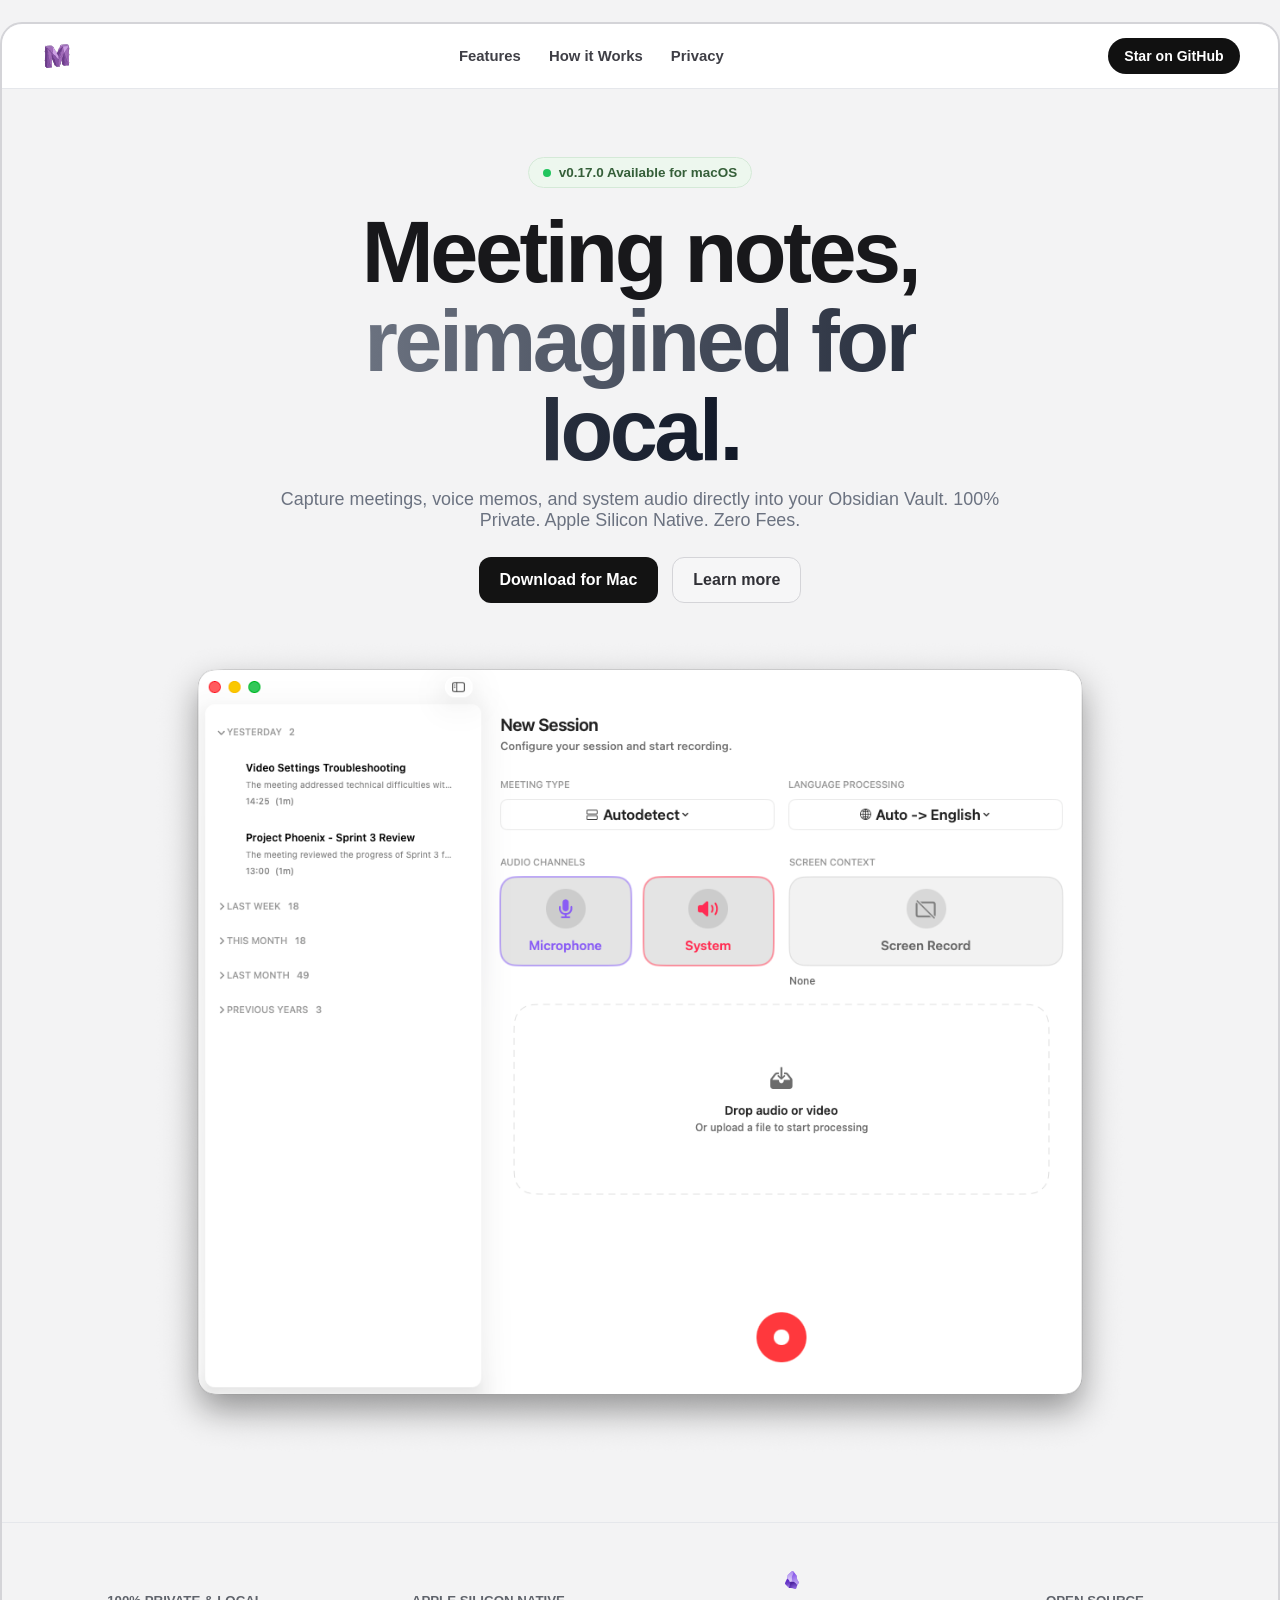
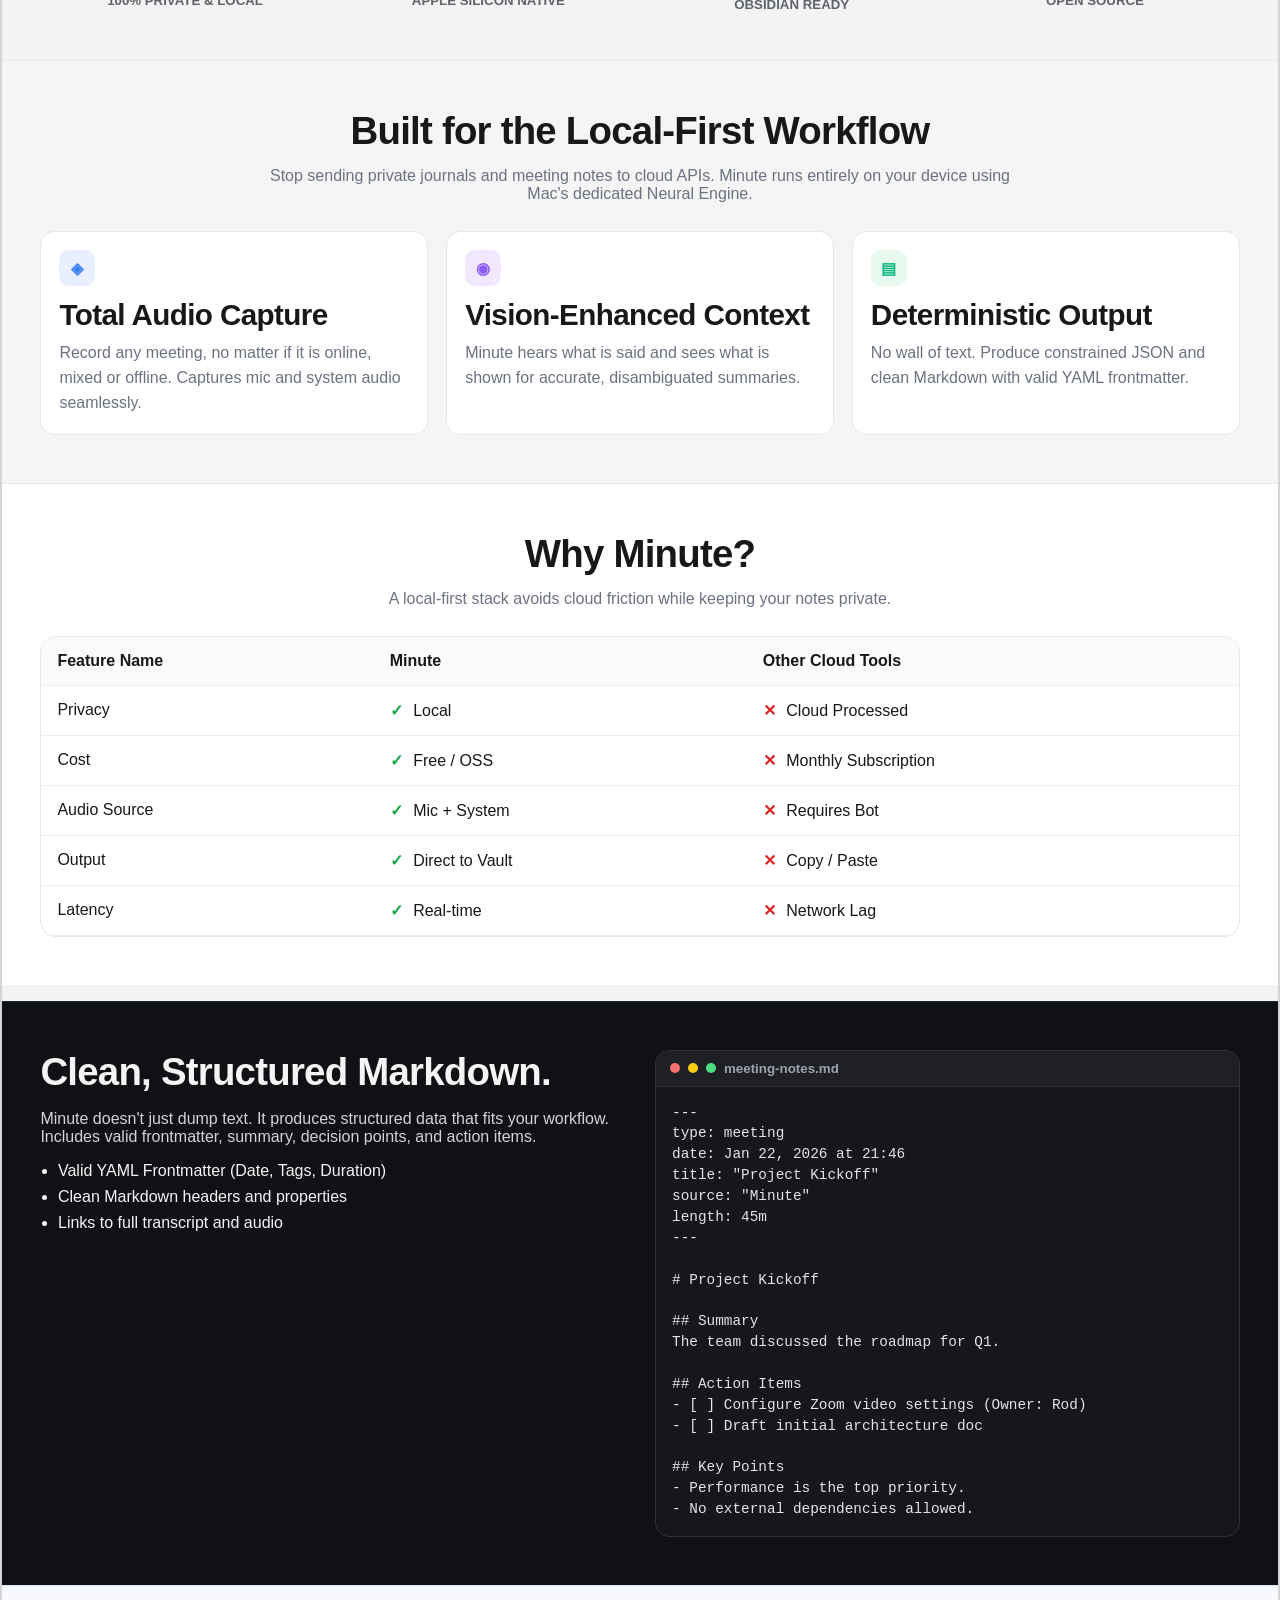
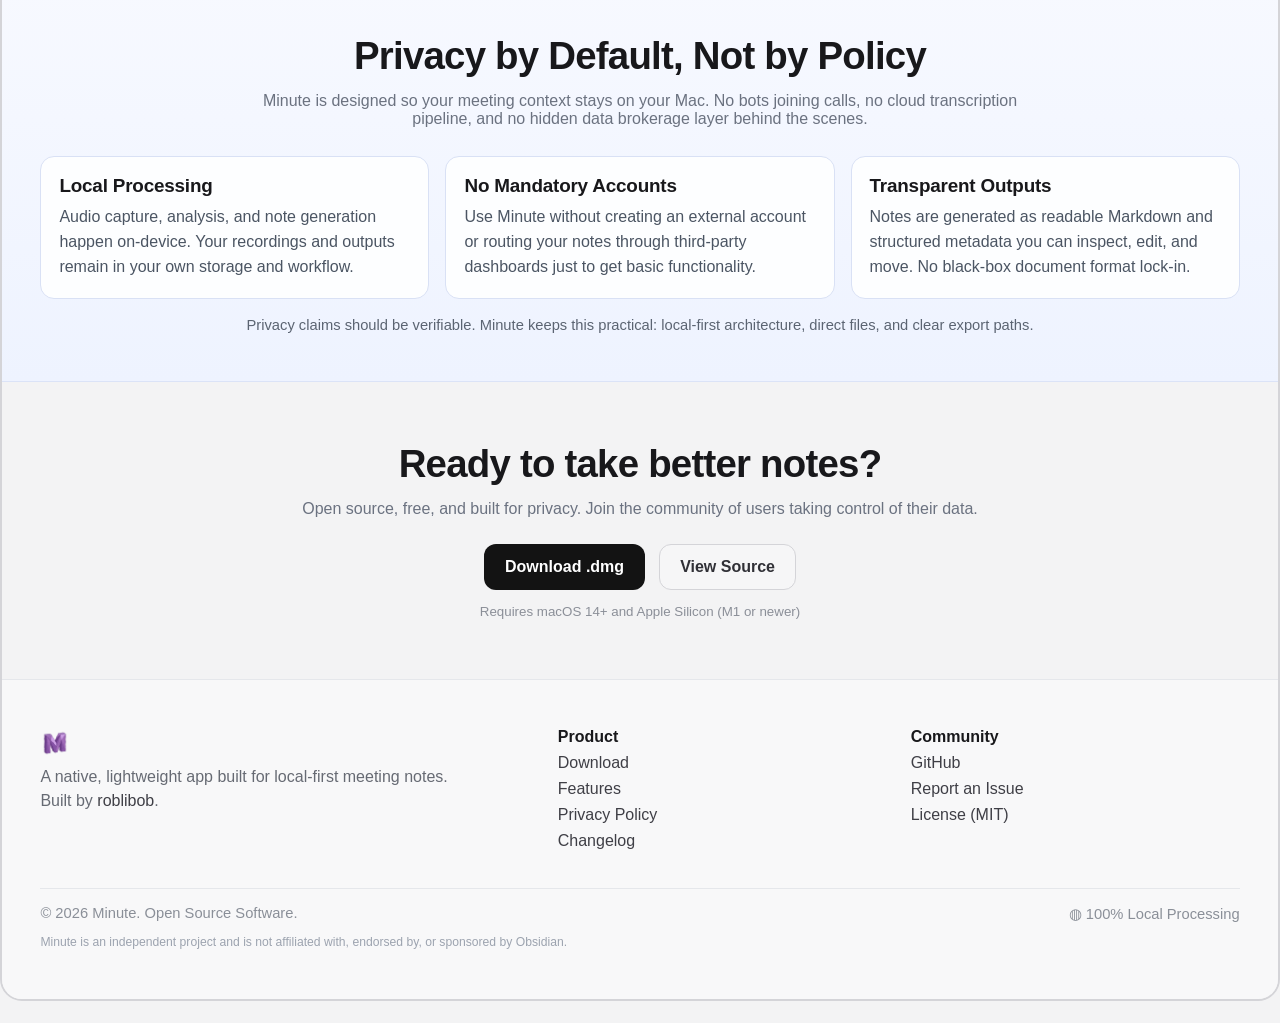
==== commit 123d6630: "deploy: roblibob/minute-web@1c4cdd96c0c3ea7f96fcd67489401d682439ede6" ====
--- a/minute/index.html
+++ b/minute/index.html
@@ -1,4 +1,4 @@
-<!DOCTYPE html><!--k4ln_5Oo6GIOv1dDQi1On--><html lang="en"><head><meta charSet="utf-8"/><meta name="viewport" content="width=device-width, initial-scale=1"/><link rel="preload" as="image" href="/minute/minute.png"/><link rel="preload" as="image" href="/minute/screenshot.png"/><link rel="stylesheet" href="/minute/_next/static/css/26920ceb0363ee23.css" data-precedence="next"/><link rel="preload" as="script" fetchPriority="low" href="/minute/_next/static/chunks/webpack-14040d4c93e93e90.js"/><script src="/minute/_next/static/chunks/4bd1b696-c023c6e3521b1417.js" async=""></script><script src="/minute/_next/static/chunks/255-e3d6cde7027b138d.js" async=""></script><script src="/minute/_next/static/chunks/main-app-d17e61add2b21985.js" async=""></script><script src="/minute/_next/static/chunks/app/layout-fa0ff027105a98ed.js" async=""></script><script src="/minute/_next/static/chunks/481-4f35d62a81f74573.js" async=""></script><script src="/minute/_next/static/chunks/app/page-ec4c98bdd012e473.js" async=""></script><link rel="preload" href="https://www.googletagmanager.com/gtag/js?id=G-HHZJZCVGW7" as="script"/><title>Minute - AI note-taking app for Obsidian</title><meta name="description" content="Minute is a local-first AI note-taking app for Obsidian that captures meetings and voice notes with private on-device processing."/><meta name="application-name" content="Minute"/><meta name="keywords" content="Minute,Obsidian,AI note-taking,meeting notes,local-first,macOS,privacy"/><meta name="robots" content="index, follow"/><link rel="canonical" href="https://roblibob.github.io/minute/"/><meta property="og:title" content="Minute - AI note-taking app for Obsidian"/><meta property="og:description" content="Minute is a local-first AI note-taking app for Obsidian that captures meetings and voice notes with private on-device processing."/><meta property="og:url" content="https://roblibob.github.io/minute/"/><meta property="og:site_name" content="Minute"/><meta property="og:locale" content="en_US"/><meta property="og:image" content="https://roblibob.github.io/minute/screenshot.png"/><meta property="og:image:width" content="1200"/><meta property="og:image:height" content="630"/><meta property="og:image:alt" content="Minute app screenshot"/><meta property="og:type" content="website"/><meta name="twitter:card" content="summary_large_image"/><meta name="twitter:title" content="Minute - AI note-taking app for Obsidian"/><meta name="twitter:description" content="Minute is a local-first AI note-taking app for Obsidian that captures meetings and voice notes with private on-device processing."/><meta name="twitter:image" content="https://roblibob.github.io/minute/screenshot.png"/><link rel="stylesheet" href="https://www.nerdfonts.com/assets/css/webfont.css"/><script src="/minute/_next/static/chunks/polyfills-42372ed130431b0a.js" noModule=""></script></head><body><div hidden=""><!--$--><!--/$--></div><div class="page-shell"><header class="top-nav" data-nav="true" data-state="initial"><div class="nav-shell"><a class="brand" aria-label="Go to top" href="#top"><img alt="Minute" width="144" height="40" decoding="async" data-nimg="1" class="brand-logo" style="color:transparent" src="/minute/minute.png"/></a><nav class="desktop-nav" aria-label="Primary"><a href="#features">Features</a><a href="#how-it-works">How it Works</a><a href="#privacy">Privacy</a></nav><div class="nav-actions"><a class="github-pill desktop-only" href="/minute/github/">Star on GitHub</a><button class="menu-toggle mobile-only" type="button" aria-expanded="false" aria-controls="mobile-menu"><span></span><span></span><span></span></button></div></div><div id="mobile-menu" class="mobile-menu" hidden=""><a href="#features">Features</a><a href="#how-it-works">How it Works</a><a href="#privacy">Privacy</a><a href="/minute/github/">Star on GitHub</a></div></header><main><section id="top" class="hero section"><div class="badge"><span class="dot"></span>v0.16.1 Available for macOS</div><h1>Meeting notes,<br/><span>reimagined for local.</span></h1><p>Capture meetings, voice memos, and system audio directly into your Obsidian Vault. 100% Private. Apple Silicon Native. Zero Fees.</p><div class="hero-actions"><a class="btn btn-dark" href="/minute/download/">Download for Mac</a><a class="btn btn-light" href="#features">Learn more</a></div><div class="app-window" aria-label="Minute app preview"><img alt="Minute interface preview" width="980" height="520" decoding="async" data-nimg="1" style="color:transparent" src="/minute/screenshot.png"/></div></section><section class="trust-strip section"><div class="trust-item"><span class="icon" aria-hidden="true"><i class="nf nf-md-security"></i></span><span>100% PRIVATE &amp; LOCAL</span></div><div class="trust-item"><span class="icon" aria-hidden="true"><i class="nf nf-cod-chip"></i></span><span>APPLE SILICON NATIVE</span></div><div class="trust-item"><span class="icon" aria-hidden="true"><img alt="" loading="lazy" width="18" height="18" decoding="async" data-nimg="1" class="trust-logo" style="color:transparent" src="/minute/obsidian-logo.svg"/></span><span>OBSIDIAN READY</span></div><div class="trust-item"><span class="icon" aria-hidden="true"><i class="nf nf-fa-code"></i></span><span>OPEN SOURCE</span></div></section><section id="features" class="features section"><h2>Built for the Local-First Workflow</h2><p class="section-lead">Stop sending private journals and meeting notes to cloud APIs. Minute runs entirely on your device using Mac&#x27;s dedicated Neural Engine.</p><div class="feature-grid"><article class="feature-card blue"><div class="feature-icon">◈</div><h3>Total Audio Capture</h3><p>Record any meeting, no matter if it is online, mixed or offline. Captures mic and system audio seamlessly.</p></article><article class="feature-card purple"><div class="feature-icon">◉</div><h3>Vision-Enhanced Context</h3><p>Minute hears what is said and sees what is shown for accurate, disambiguated summaries.</p></article><article class="feature-card emerald"><div class="feature-icon">▤</div><h3>Deterministic Output</h3><p>No wall of text. Produce constrained JSON and clean Markdown with valid YAML frontmatter.</p></article></div></section><section class="comparison section"><h2>Why Minute?</h2><p class="section-lead">A local-first stack avoids cloud friction while keeping your notes private.</p><div class="table-wrap"><table><thead><tr><th>Feature Name</th><th>Minute</th><th>Other Cloud Tools</th></tr></thead><tbody><tr><td>Privacy</td><td><span class="yes">✓</span> <!-- -->Local</td><td><span class="no">✕</span> <!-- -->Cloud Processed</td></tr><tr><td>Cost</td><td><span class="yes">✓</span> <!-- -->Free / OSS</td><td><span class="no">✕</span> <!-- -->Monthly Subscription</td></tr><tr><td>Audio Source</td><td><span class="yes">✓</span> <!-- -->Mic + System</td><td><span class="no">✕</span> <!-- -->Requires Bot</td></tr><tr><td>Output</td><td><span class="yes">✓</span> <!-- -->Direct to Vault</td><td><span class="no">✕</span> <!-- -->Copy / Paste</td></tr><tr><td>Latency</td><td><span class="yes">✓</span> <!-- -->Real-time</td><td><span class="no">✕</span> <!-- -->Network Lag</td></tr></tbody></table></div></section><section id="how-it-works" class="how-it-works section"><div class="how-copy"><h2>Clean, Structured Markdown.</h2><p>Minute doesn&#x27;t just dump text. It produces structured data that fits your workflow. Includes valid frontmatter, summary, decision points, and action items.</p><ul><li>Valid YAML Frontmatter (Date, Tags, Duration)</li><li>Clean Markdown headers and properties</li><li>Links to full transcript and audio</li></ul></div><div class="code-window" aria-label="Markdown output example"><div class="window-bar"><span class="traffic red"></span><span class="traffic yellow"></span><span class="traffic green"></span><small>meeting-notes.md</small></div><pre><code>---
+<!DOCTYPE html><!--ghRyFXkVgNtpN2aQl6iJ1--><html lang="en"><head><meta charSet="utf-8"/><meta name="viewport" content="width=device-width, initial-scale=1"/><link rel="preload" as="image" href="/minute/minute.png"/><link rel="preload" as="image" href="/minute/screenshot.png"/><link rel="stylesheet" href="/minute/_next/static/css/26920ceb0363ee23.css" data-precedence="next"/><link rel="preload" as="script" fetchPriority="low" href="/minute/_next/static/chunks/webpack-14040d4c93e93e90.js"/><script src="/minute/_next/static/chunks/4bd1b696-c023c6e3521b1417.js" async=""></script><script src="/minute/_next/static/chunks/255-e3d6cde7027b138d.js" async=""></script><script src="/minute/_next/static/chunks/main-app-d17e61add2b21985.js" async=""></script><script src="/minute/_next/static/chunks/app/layout-fa0ff027105a98ed.js" async=""></script><script src="/minute/_next/static/chunks/481-4f35d62a81f74573.js" async=""></script><script src="/minute/_next/static/chunks/app/page-80930fb5b77c6546.js" async=""></script><link rel="preload" href="https://www.googletagmanager.com/gtag/js?id=G-HHZJZCVGW7" as="script"/><title>Minute - AI note-taking app for Obsidian</title><meta name="description" content="Minute is a local-first AI note-taking app for Obsidian that captures meetings and voice notes with private on-device processing."/><meta name="application-name" content="Minute"/><meta name="keywords" content="Minute,Obsidian,AI note-taking,meeting notes,local-first,macOS,privacy"/><meta name="robots" content="index, follow"/><link rel="canonical" href="https://roblibob.github.io/minute/"/><meta property="og:title" content="Minute - AI note-taking app for Obsidian"/><meta property="og:description" content="Minute is a local-first AI note-taking app for Obsidian that captures meetings and voice notes with private on-device processing."/><meta property="og:url" content="https://roblibob.github.io/minute/"/><meta property="og:site_name" content="Minute"/><meta property="og:locale" content="en_US"/><meta property="og:image" content="https://roblibob.github.io/minute/screenshot.png"/><meta property="og:image:width" content="1200"/><meta property="og:image:height" content="630"/><meta property="og:image:alt" content="Minute app screenshot"/><meta property="og:type" content="website"/><meta name="twitter:card" content="summary_large_image"/><meta name="twitter:title" content="Minute - AI note-taking app for Obsidian"/><meta name="twitter:description" content="Minute is a local-first AI note-taking app for Obsidian that captures meetings and voice notes with private on-device processing."/><meta name="twitter:image" content="https://roblibob.github.io/minute/screenshot.png"/><link rel="stylesheet" href="https://www.nerdfonts.com/assets/css/webfont.css"/><script src="/minute/_next/static/chunks/polyfills-42372ed130431b0a.js" noModule=""></script></head><body><div hidden=""><!--$--><!--/$--></div><div class="page-shell"><header class="top-nav" data-nav="true" data-state="initial"><div class="nav-shell"><a class="brand" aria-label="Go to top" href="#top"><img alt="Minute" width="144" height="40" decoding="async" data-nimg="1" class="brand-logo" style="color:transparent" src="/minute/minute.png"/></a><nav class="desktop-nav" aria-label="Primary"><a href="#features">Features</a><a href="#how-it-works">How it Works</a><a href="#privacy">Privacy</a></nav><div class="nav-actions"><a class="github-pill desktop-only" href="https://github.com/roblibob/minute" target="_blank" rel="noopener noreferrer">Star on GitHub</a><button class="menu-toggle mobile-only" type="button" aria-expanded="false" aria-controls="mobile-menu"><span></span><span></span><span></span></button></div></div><div id="mobile-menu" class="mobile-menu" hidden=""><a href="#features">Features</a><a href="#how-it-works">How it Works</a><a href="#privacy">Privacy</a><a href="https://github.com/roblibob/minute" target="_blank" rel="noopener noreferrer">Star on GitHub</a></div></header><main><section id="top" class="hero section"><div class="badge"><span class="dot"></span>v0.17.0 Available for macOS</div><h1>Meeting notes,<br/><span>reimagined for local.</span></h1><p>Capture meetings, voice memos, and system audio directly into your Obsidian Vault. 100% Private. Apple Silicon Native. Zero Fees.</p><div class="hero-actions"><a class="btn btn-dark" href="https://github.com/roblibob/minute/releases/latest" target="_blank" rel="noopener noreferrer">Download for Mac</a><a class="btn btn-light" href="#features">Learn more</a></div><div class="app-window" aria-label="Minute app preview"><img alt="Minute interface preview" width="980" height="520" decoding="async" data-nimg="1" style="color:transparent" src="/minute/screenshot.png"/></div></section><section class="trust-strip section"><div class="trust-item"><span class="icon" aria-hidden="true"><i class="nf nf-md-security"></i></span><span>100% PRIVATE &amp; LOCAL</span></div><div class="trust-item"><span class="icon" aria-hidden="true"><i class="nf nf-cod-chip"></i></span><span>APPLE SILICON NATIVE</span></div><div class="trust-item"><span class="icon" aria-hidden="true"><img alt="" loading="lazy" width="18" height="18" decoding="async" data-nimg="1" class="trust-logo" style="color:transparent" src="/minute/obsidian-logo.svg"/></span><span>OBSIDIAN READY</span></div><div class="trust-item"><span class="icon" aria-hidden="true"><i class="nf nf-fa-code"></i></span><span>OPEN SOURCE</span></div></section><section id="features" class="features section"><h2>Built for the Local-First Workflow</h2><p class="section-lead">Stop sending private journals and meeting notes to cloud APIs. Minute runs entirely on your device using Mac&#x27;s dedicated Neural Engine.</p><div class="feature-grid"><article class="feature-card blue"><div class="feature-icon">◈</div><h3>Total Audio Capture</h3><p>Record any meeting, no matter if it is online, mixed or offline. Captures mic and system audio seamlessly.</p></article><article class="feature-card purple"><div class="feature-icon">◉</div><h3>Vision-Enhanced Context</h3><p>Minute hears what is said and sees what is shown for accurate, disambiguated summaries.</p></article><article class="feature-card emerald"><div class="feature-icon">▤</div><h3>Deterministic Output</h3><p>No wall of text. Produce constrained JSON and clean Markdown with valid YAML frontmatter.</p></article></div></section><section class="comparison section"><h2>Why Minute?</h2><p class="section-lead">A local-first stack avoids cloud friction while keeping your notes private.</p><div class="table-wrap"><table><thead><tr><th>Feature Name</th><th>Minute</th><th>Other Cloud Tools</th></tr></thead><tbody><tr><td>Privacy</td><td><span class="yes">✓</span> <!-- -->Local</td><td><span class="no">✕</span> <!-- -->Cloud Processed</td></tr><tr><td>Cost</td><td><span class="yes">✓</span> <!-- -->Free / OSS</td><td><span class="no">✕</span> <!-- -->Monthly Subscription</td></tr><tr><td>Audio Source</td><td><span class="yes">✓</span> <!-- -->Mic + System</td><td><span class="no">✕</span> <!-- -->Requires Bot</td></tr><tr><td>Output</td><td><span class="yes">✓</span> <!-- -->Direct to Vault</td><td><span class="no">✕</span> <!-- -->Copy / Paste</td></tr><tr><td>Latency</td><td><span class="yes">✓</span> <!-- -->Real-time</td><td><span class="no">✕</span> <!-- -->Network Lag</td></tr></tbody></table></div></section><section id="how-it-works" class="how-it-works section"><div class="how-copy"><h2>Clean, Structured Markdown.</h2><p>Minute doesn&#x27;t just dump text. It produces structured data that fits your workflow. Includes valid frontmatter, summary, decision points, and action items.</p><ul><li>Valid YAML Frontmatter (Date, Tags, Duration)</li><li>Clean Markdown headers and properties</li><li>Links to full transcript and audio</li></ul></div><div class="code-window" aria-label="Markdown output example"><div class="window-bar"><span class="traffic red"></span><span class="traffic yellow"></span><span class="traffic green"></span><small>meeting-notes.md</small></div><pre><code>---
 type: meeting
 date: Jan 22, 2026 at 21:46
 title: &quot;Project Kickoff&quot;
@@ -18,4 +18,4 @@
 ## Key Points
 - Performance is the top priority.
 - No external dependencies allowed.
-</code></pre></div></section><section id="privacy" class="privacy section"><h2>Privacy by Default, Not by Policy</h2><p class="section-lead">Minute is designed so your meeting context stays on your Mac. No bots joining calls, no cloud transcription pipeline, and no hidden data brokerage layer behind the scenes.</p><div class="privacy-grid"><article class="privacy-card"><h3>Local Processing</h3><p>Audio capture, analysis, and note generation happen on-device. Your recordings and outputs remain in your own storage and workflow.</p></article><article class="privacy-card"><h3>No Mandatory Accounts</h3><p>Use Minute without creating an external account or routing your notes through third-party dashboards just to get basic functionality.</p></article><article class="privacy-card"><h3>Transparent Outputs</h3><p>Notes are generated as readable Markdown and structured metadata you can inspect, edit, and move. No black-box document format lock-in.</p></article></div><p class="privacy-footnote">Privacy claims should be verifiable. Minute keeps this practical: local-first architecture, direct files, and clear export paths.</p></section><section class="bottom-cta section"><h2>Ready to take better notes?</h2><p>Open source, free, and built for privacy. Join the community of users taking control of their data.</p><div class="hero-actions"><a class="btn btn-dark" href="/minute/download/">Download .dmg</a><a class="btn btn-light" href="/minute/github/">View Source</a></div><small>Requires macOS 14+ and Apple Silicon (M1 or newer)</small></section><footer class="footer section"><div class="footer-grid"><div><img alt="Minute" loading="lazy" width="144" height="40" decoding="async" data-nimg="1" class="footer-logo" style="color:transparent" src="/minute/minute.png"/><p>A native, lightweight app built for local-first meeting notes.</p><p>Built by <a href="https://github.com/roblibob">roblibob</a>.</p></div><div><h4>Product</h4><a href="/minute/download/">Download</a><a href="#features">Features</a><a href="/minute/privacy-policy.txt" target="_blank" rel="noopener noreferrer">Privacy Policy</a><a href="/minute/github/">Changelog</a></div><div><h4>Community</h4><a href="/minute/github/">GitHub</a><a href="https://github.com/roblibob/minute/issues">Report an Issue</a><a href="https://github.com/roblibob/minute/blob/main/LICENSE">License (MIT)</a></div></div><div class="footer-bottom"><span>© <!-- -->2026<!-- --> Minute. Open Source Software.</span><span class="local-badge">◍ 100% Local Processing</span></div><p class="footer-disclaimer">Minute is an independent project and is not affiliated with, endorsed by, or sponsored by Obsidian.</p></footer></main></div><!--$--><!--/$--><script src="/minute/_next/static/chunks/webpack-14040d4c93e93e90.js" id="_R_" async=""></script><script>(self.__next_f=self.__next_f||[]).push([0])</script><script>self.__next_f.push([1,"1:\"$Sreact.fragment\"\n2:I[1402,[\"177\",\"static/chunks/app/layout-fa0ff027105a98ed.js\"],\"\"]\n3:I[9766,[],\"\"]\n4:I[8924,[],\"\"]\n5:I[7959,[\"481\",\"static/chunks/481-4f35d62a81f74573.js\",\"974\",\"static/chunks/app/page-ec4c98bdd012e473.js\"],\"Nav\"]\n6:I[2619,[\"481\",\"static/chunks/481-4f35d62a81f74573.js\",\"974\",\"static/chunks/app/page-ec4c98bdd012e473.js\"],\"\"]\n7:I[1356,[\"481\",\"static/chunks/481-4f35d62a81f74573.js\",\"974\",\"static/chunks/app/page-ec4c98bdd012e473.js\"],\"Image\"]\n10:I[7150,[],\"\"]\n:HL[\"/minute/_next/static/css/26920ceb0363ee23.css\",\"style\"]\n"])</script><script>self.__next_f.push([1,"0:{\"P\":null,\"b\":\"k4ln_5Oo6GIOv1dDQi1On\",\"p\":\"/minute\",\"c\":[\"\",\"\"],\"i\":false,\"f\":[[[\"\",{\"children\":[\"__PAGE__\",{}]},\"$undefined\",\"$undefined\",true],[\"\",[\"$\",\"$1\",\"c\",{\"children\":[[[\"$\",\"link\",\"0\",{\"rel\":\"stylesheet\",\"href\":\"/minute/_next/static/css/26920ceb0363ee23.css\",\"precedence\":\"next\",\"crossOrigin\":\"$undefined\",\"nonce\":\"$undefined\"}]],[\"$\",\"html\",null,{\"lang\":\"en\",\"children\":[[\"$\",\"head\",null,{\"children\":[[\"$\",\"link\",null,{\"rel\":\"stylesheet\",\"href\":\"https://www.nerdfonts.com/assets/css/webfont.css\"}],[\"$\",\"$L2\",null,{\"src\":\"https://www.googletagmanager.com/gtag/js?id=G-HHZJZCVGW7\",\"strategy\":\"afterInteractive\"}],[\"$\",\"$L2\",null,{\"id\":\"ga-init\",\"strategy\":\"afterInteractive\",\"children\":\"window.dataLayer = window.dataLayer || [];\\nfunction gtag(){dataLayer.push(arguments);}\\ngtag('js', new Date());\\ngtag('config', 'G-HHZJZCVGW7');\"}]]}],[\"$\",\"body\",null,{\"children\":[\"$\",\"$L3\",null,{\"parallelRouterKey\":\"children\",\"error\":\"$undefined\",\"errorStyles\":\"$undefined\",\"errorScripts\":\"$undefined\",\"template\":[\"$\",\"$L4\",null,{}],\"templateStyles\":\"$undefined\",\"templateScripts\":\"$undefined\",\"notFound\":[[[\"$\",\"title\",null,{\"children\":\"404: This page could not be found.\"}],[\"$\",\"div\",null,{\"style\":{\"fontFamily\":\"system-ui,\\\"Segoe UI\\\",Roboto,Helvetica,Arial,sans-serif,\\\"Apple Color Emoji\\\",\\\"Segoe UI Emoji\\\"\",\"height\":\"100vh\",\"textAlign\":\"center\",\"display\":\"flex\",\"flexDirection\":\"column\",\"alignItems\":\"center\",\"justifyContent\":\"center\"},\"children\":[\"$\",\"div\",null,{\"children\":[[\"$\",\"style\",null,{\"dangerouslySetInnerHTML\":{\"__html\":\"body{color:#000;background:#fff;margin:0}.next-error-h1{border-right:1px solid rgba(0,0,0,.3)}@media (prefers-color-scheme:dark){body{color:#fff;background:#000}.next-error-h1{border-right:1px solid rgba(255,255,255,.3)}}\"}}],[\"$\",\"h1\",null,{\"className\":\"next-error-h1\",\"style\":{\"display\":\"inline-block\",\"margin\":\"0 20px 0 0\",\"padding\":\"0 23px 0 0\",\"fontSize\":24,\"fontWeight\":500,\"verticalAlign\":\"top\",\"lineHeight\":\"49px\"},\"children\":404}],[\"$\",\"div\",null,{\"style\":{\"display\":\"inline-block\"},\"children\":[\"$\",\"h2\",null,{\"style\":{\"fontSize\":14,\"fontWeight\":400,\"lineHeight\":\"49px\",\"margin\":0},\"children\":\"This page could not be found.\"}]}]]}]}]],[]],\"forbidden\":\"$undefined\",\"unauthorized\":\"$undefined\"}]}]]}]]}],{\"children\":[\"__PAGE__\",[\"$\",\"$1\",\"c\",{\"children\":[[\"$\",\"div\",null,{\"className\":\"page-shell\",\"children\":[[\"$\",\"$L5\",null,{}],[\"$\",\"main\",null,{\"children\":[[\"$\",\"section\",null,{\"id\":\"top\",\"className\":\"hero section\",\"children\":[[\"$\",\"div\",null,{\"className\":\"badge\",\"children\":[[\"$\",\"span\",null,{\"className\":\"dot\"}],\"v0.16.1 Available for macOS\"]}],[\"$\",\"h1\",null,{\"children\":[\"Meeting notes,\",[\"$\",\"br\",null,{}],[\"$\",\"span\",null,{\"children\":\"reimagined for local.\"}]]}],[\"$\",\"p\",null,{\"children\":\"Capture meetings, voice memos, and system audio directly into your Obsidian Vault. 100% Private. Apple Silicon Native. Zero Fees.\"}],[\"$\",\"div\",null,{\"className\":\"hero-actions\",\"children\":[[\"$\",\"$L6\",null,{\"className\":\"btn btn-dark\",\"href\":\"/download/\",\"children\":\"Download for Mac\"}],[\"$\",\"$L6\",null,{\"className\":\"btn btn-light\",\"href\":\"#features\",\"children\":\"Learn more\"}]]}],[\"$\",\"div\",null,{\"className\":\"app-window\",\"aria-label\":\"Minute app preview\",\"children\":[\"$\",\"$L7\",null,{\"src\":\"/minute/screenshot.png\",\"alt\":\"Minute interface preview\",\"width\":980,\"height\":520,\"priority\":true,\"unoptimized\":true}]}]]}],[\"$\",\"section\",null,{\"className\":\"trust-strip section\",\"children\":[[\"$\",\"div\",\"100% PRIVATE \u0026 LOCAL\",{\"className\":\"trust-item\",\"children\":[[\"$\",\"span\",null,{\"className\":\"icon\",\"aria-hidden\":\"true\",\"children\":[\"$\",\"i\",null,{\"className\":\"nf nf-md-security\"}]}],[\"$\",\"span\",null,{\"children\":\"100% PRIVATE \u0026 LOCAL\"}]]}],[\"$\",\"div\",\"APPLE SILICON NATIVE\",{\"className\":\"trust-item\",\"children\":[[\"$\",\"span\",null,{\"className\":\"icon\",\"aria-hidden\":\"true\",\"children\":[\"$\",\"i\",null,{\"className\":\"nf nf-cod-chip\"}]}],[\"$\",\"span\",null,{\"children\":\"APPLE SILICON NATIVE\"}]]}],[\"$\",\"div\",\"OBSIDIAN READY\",{\"className\":\"trust-item\",\"children\":[[\"$\",\"span\",null,{\"className\":\"icon\",\"aria-hidden\":\"true\",\"children\":[\"$\",\"$L7\",null,{\"src\":\"/minute/obsidian-logo.svg\",\"alt\":\"\",\"width\":18,\"height\":18,\"className\":\"trust-logo\",\"unoptimized\":true}]}],[\"$\",\"span\",null,{\"children\":\"OBSIDIAN READY\"}]]}],[\"$\",\"div\",\"OPEN SOURCE\",{\"className\":\"trust-item\",\"children\":[[\"$\",\"span\",null,{\"className\":\"icon\",\"aria-hidden\":\"true\",\"children\":[\"$\",\"i\",null,{\"className\":\"nf nf-fa-code\"}]}],[\"$\",\"span\",null,{\"children\":\"OPEN SOURCE\"}]]}]]}],[\"$\",\"section\",null,{\"id\":\"features\",\"className\":\"features section\",\"children\":[[\"$\",\"h2\",null,{\"children\":\"Built for the Local-First Workflow\"}],[\"$\",\"p\",null,{\"className\":\"section-lead\",\"children\":\"Stop sending private journals and meeting notes to cloud APIs. Minute runs entirely on your device using Mac's dedicated Neural Engine.\"}],\"$L8\"]}],\"$L9\",\"$La\",\"$Lb\",\"$Lc\",\"$Ld\"]}]]}],null,\"$Le\"]}],{},null,false]},null,false],\"$Lf\",false]],\"m\":\"$undefined\",\"G\":[\"$10\",[]],\"s\":false,\"S\":true}\n"])</script><script>self.__next_f.push([1,"11:I[4431,[],\"OutletBoundary\"]\n13:I[5278,[],\"AsyncMetadataOutlet\"]\n15:I[4431,[],\"ViewportBoundary\"]\n17:I[4431,[],\"MetadataBoundary\"]\n18:\"$Sreact.suspense\"\n"])</script><script>self.__next_f.push([1,"8:[\"$\",\"div\",null,{\"className\":\"feature-grid\",\"children\":[[\"$\",\"article\",\"Total Audio Capture\",{\"className\":\"feature-card blue\",\"children\":[[\"$\",\"div\",null,{\"className\":\"feature-icon\",\"children\":\"◈\"}],[\"$\",\"h3\",null,{\"children\":\"Total Audio Capture\"}],[\"$\",\"p\",null,{\"children\":\"Record any meeting, no matter if it is online, mixed or offline. Captures mic and system audio seamlessly.\"}]]}],[\"$\",\"article\",\"Vision-Enhanced Context\",{\"className\":\"feature-card purple\",\"children\":[[\"$\",\"div\",null,{\"className\":\"feature-icon\",\"children\":\"◉\"}],[\"$\",\"h3\",null,{\"children\":\"Vision-Enhanced Context\"}],[\"$\",\"p\",null,{\"children\":\"Minute hears what is said and sees what is shown for accurate, disambiguated summaries.\"}]]}],[\"$\",\"article\",\"Deterministic Output\",{\"className\":\"feature-card emerald\",\"children\":[[\"$\",\"div\",null,{\"className\":\"feature-icon\",\"children\":\"▤\"}],[\"$\",\"h3\",null,{\"children\":\"Deterministic Output\"}],[\"$\",\"p\",null,{\"children\":\"No wall of text. Produce constrained JSON and clean Markdown with valid YAML frontmatter.\"}]]}]]}]\n"])</script><script>self.__next_f.push([1,"9:[\"$\",\"section\",null,{\"className\":\"comparison section\",\"children\":[[\"$\",\"h2\",null,{\"children\":\"Why Minute?\"}],[\"$\",\"p\",null,{\"className\":\"section-lead\",\"children\":\"A local-first stack avoids cloud friction while keeping your notes private.\"}],[\"$\",\"div\",null,{\"className\":\"table-wrap\",\"children\":[\"$\",\"table\",null,{\"children\":[[\"$\",\"thead\",null,{\"children\":[\"$\",\"tr\",null,{\"children\":[[\"$\",\"th\",null,{\"children\":\"Feature Name\"}],[\"$\",\"th\",null,{\"children\":\"Minute\"}],[\"$\",\"th\",null,{\"children\":\"Other Cloud Tools\"}]]}]}],[\"$\",\"tbody\",null,{\"children\":[[\"$\",\"tr\",\"Privacy\",{\"children\":[[\"$\",\"td\",null,{\"children\":\"Privacy\"}],[\"$\",\"td\",null,{\"children\":[[\"$\",\"span\",null,{\"className\":\"yes\",\"children\":\"✓\"}],\" \",\"Local\"]}],[\"$\",\"td\",null,{\"children\":[[\"$\",\"span\",null,{\"className\":\"no\",\"children\":\"✕\"}],\" \",\"Cloud Processed\"]}]]}],[\"$\",\"tr\",\"Cost\",{\"children\":[[\"$\",\"td\",null,{\"children\":\"Cost\"}],[\"$\",\"td\",null,{\"children\":[[\"$\",\"span\",null,{\"className\":\"yes\",\"children\":\"✓\"}],\" \",\"Free / OSS\"]}],[\"$\",\"td\",null,{\"children\":[[\"$\",\"span\",null,{\"className\":\"no\",\"children\":\"✕\"}],\" \",\"Monthly Subscription\"]}]]}],[\"$\",\"tr\",\"Audio Source\",{\"children\":[[\"$\",\"td\",null,{\"children\":\"Audio Source\"}],[\"$\",\"td\",null,{\"children\":[[\"$\",\"span\",null,{\"className\":\"yes\",\"children\":\"✓\"}],\" \",\"Mic + System\"]}],[\"$\",\"td\",null,{\"children\":[[\"$\",\"span\",null,{\"className\":\"no\",\"children\":\"✕\"}],\" \",\"Requires Bot\"]}]]}],[\"$\",\"tr\",\"Output\",{\"children\":[[\"$\",\"td\",null,{\"children\":\"Output\"}],[\"$\",\"td\",null,{\"children\":[[\"$\",\"span\",null,{\"className\":\"yes\",\"children\":\"✓\"}],\" \",\"Direct to Vault\"]}],[\"$\",\"td\",null,{\"children\":[[\"$\",\"span\",null,{\"className\":\"no\",\"children\":\"✕\"}],\" \",\"Copy / Paste\"]}]]}],[\"$\",\"tr\",\"Latency\",{\"children\":[[\"$\",\"td\",null,{\"children\":\"Latency\"}],[\"$\",\"td\",null,{\"children\":[[\"$\",\"span\",null,{\"className\":\"yes\",\"children\":\"✓\"}],\" \",\"Real-time\"]}],[\"$\",\"td\",null,{\"children\":[[\"$\",\"span\",null,{\"className\":\"no\",\"children\":\"✕\"}],\" \",\"Network Lag\"]}]]}]]}]]}]}]]}]\n"])</script><script>self.__next_f.push([1,"a:[\"$\",\"section\",null,{\"id\":\"how-it-works\",\"className\":\"how-it-works section\",\"children\":[[\"$\",\"div\",null,{\"className\":\"how-copy\",\"children\":[[\"$\",\"h2\",null,{\"children\":\"Clean, Structured Markdown.\"}],[\"$\",\"p\",null,{\"children\":\"Minute doesn't just dump text. It produces structured data that fits your workflow. Includes valid frontmatter, summary, decision points, and action items.\"}],[\"$\",\"ul\",null,{\"children\":[[\"$\",\"li\",null,{\"children\":\"Valid YAML Frontmatter (Date, Tags, Duration)\"}],[\"$\",\"li\",null,{\"children\":\"Clean Markdown headers and properties\"}],[\"$\",\"li\",null,{\"children\":\"Links to full transcript and audio\"}]]}]]}],[\"$\",\"div\",null,{\"className\":\"code-window\",\"aria-label\":\"Markdown output example\",\"children\":[[\"$\",\"div\",null,{\"className\":\"window-bar\",\"children\":[[\"$\",\"span\",null,{\"className\":\"traffic red\"}],[\"$\",\"span\",null,{\"className\":\"traffic yellow\"}],[\"$\",\"span\",null,{\"className\":\"traffic green\"}],[\"$\",\"small\",null,{\"children\":\"meeting-notes.md\"}]]}],[\"$\",\"pre\",null,{\"children\":[\"$\",\"code\",null,{\"children\":\"---\\ntype: meeting\\ndate: Jan 22, 2026 at 21:46\\ntitle: \\\"Project Kickoff\\\"\\nsource: \\\"Minute\\\"\\nlength: 45m\\n---\\n\\n# Project Kickoff\\n\\n## Summary\\nThe team discussed the roadmap for Q1.\\n\\n## Action Items\\n- [ ] Configure Zoom video settings (Owner: Rod)\\n- [ ] Draft initial architecture doc\\n\\n## Key Points\\n- Performance is the top priority.\\n- No external dependencies allowed.\\n\"}]}]]}]]}]\n"])</script><script>self.__next_f.push([1,"b:[\"$\",\"section\",null,{\"id\":\"privacy\",\"className\":\"privacy section\",\"children\":[[\"$\",\"h2\",null,{\"children\":\"Privacy by Default, Not by Policy\"}],[\"$\",\"p\",null,{\"className\":\"section-lead\",\"children\":\"Minute is designed so your meeting context stays on your Mac. No bots joining calls, no cloud transcription pipeline, and no hidden data brokerage layer behind the scenes.\"}],[\"$\",\"div\",null,{\"className\":\"privacy-grid\",\"children\":[[\"$\",\"article\",null,{\"className\":\"privacy-card\",\"children\":[[\"$\",\"h3\",null,{\"children\":\"Local Processing\"}],[\"$\",\"p\",null,{\"children\":\"Audio capture, analysis, and note generation happen on-device. Your recordings and outputs remain in your own storage and workflow.\"}]]}],[\"$\",\"article\",null,{\"className\":\"privacy-card\",\"children\":[[\"$\",\"h3\",null,{\"children\":\"No Mandatory Accounts\"}],[\"$\",\"p\",null,{\"children\":\"Use Minute without creating an external account or routing your notes through third-party dashboards just to get basic functionality.\"}]]}],[\"$\",\"article\",null,{\"className\":\"privacy-card\",\"children\":[[\"$\",\"h3\",null,{\"children\":\"Transparent Outputs\"}],[\"$\",\"p\",null,{\"children\":\"Notes are generated as readable Markdown and structured metadata you can inspect, edit, and move. No black-box document format lock-in.\"}]]}]]}],[\"$\",\"p\",null,{\"className\":\"privacy-footnote\",\"children\":\"Privacy claims should be verifiable. Minute keeps this practical: local-first architecture, direct files, and clear export paths.\"}]]}]\n"])</script><script>self.__next_f.push([1,"c:[\"$\",\"section\",null,{\"className\":\"bottom-cta section\",\"children\":[[\"$\",\"h2\",null,{\"children\":\"Ready to take better notes?\"}],[\"$\",\"p\",null,{\"children\":\"Open source, free, and built for privacy. Join the community of users taking control of their data.\"}],[\"$\",\"div\",null,{\"className\":\"hero-actions\",\"children\":[[\"$\",\"$L6\",null,{\"className\":\"btn btn-dark\",\"href\":\"/download/\",\"children\":\"Download .dmg\"}],[\"$\",\"$L6\",null,{\"className\":\"btn btn-light\",\"href\":\"/github/\",\"children\":\"View Source\"}]]}],[\"$\",\"small\",null,{\"children\":\"Requires macOS 14+ and Apple Silicon (M1 or newer)\"}]]}]\n"])</script><script>self.__next_f.push([1,"d:[\"$\",\"footer\",null,{\"className\":\"footer section\",\"children\":[[\"$\",\"div\",null,{\"className\":\"footer-grid\",\"children\":[[\"$\",\"div\",null,{\"children\":[[\"$\",\"$L7\",null,{\"src\":\"/minute/minute.png\",\"alt\":\"Minute\",\"width\":144,\"height\":40,\"className\":\"footer-logo\"}],[\"$\",\"p\",null,{\"children\":\"A native, lightweight app built for local-first meeting notes.\"}],[\"$\",\"p\",null,{\"children\":[\"Built by \",[\"$\",\"a\",null,{\"href\":\"https://github.com/roblibob\",\"children\":\"roblibob\"}],\".\"]}]]}],[\"$\",\"div\",null,{\"children\":[[\"$\",\"h4\",null,{\"children\":\"Product\"}],[\"$\",\"$L6\",null,{\"href\":\"/download/\",\"children\":\"Download\"}],[\"$\",\"$L6\",null,{\"href\":\"#features\",\"children\":\"Features\"}],[\"$\",\"a\",null,{\"href\":\"/minute/privacy-policy.txt\",\"target\":\"_blank\",\"rel\":\"noopener noreferrer\",\"children\":\"Privacy Policy\"}],[\"$\",\"$L6\",null,{\"href\":\"/github/\",\"children\":\"Changelog\"}]]}],[\"$\",\"div\",null,{\"children\":[[\"$\",\"h4\",null,{\"children\":\"Community\"}],[\"$\",\"$L6\",null,{\"href\":\"/github/\",\"children\":\"GitHub\"}],[\"$\",\"a\",null,{\"href\":\"https://github.com/roblibob/minute/issues\",\"children\":\"Report an Issue\"}],[\"$\",\"a\",null,{\"href\":\"https://github.com/roblibob/minute/blob/main/LICENSE\",\"children\":\"License (MIT)\"}]]}]]}],[\"$\",\"div\",null,{\"className\":\"footer-bottom\",\"children\":[[\"$\",\"span\",null,{\"children\":[\"© \",2026,\" Minute. Open Source Software.\"]}],[\"$\",\"span\",null,{\"className\":\"local-badge\",\"children\":\"◍ 100% Local Processing\"}]]}],[\"$\",\"p\",null,{\"className\":\"footer-disclaimer\",\"children\":\"Minute is an independent project and is not affiliated with, endorsed by, or sponsored by Obsidian.\"}]]}]\n"])</script><script>self.__next_f.push([1,"e:[\"$\",\"$L11\",null,{\"children\":[\"$L12\",[\"$\",\"$L13\",null,{\"promise\":\"$@14\"}]]}]\nf:[\"$\",\"$1\",\"h\",{\"children\":[null,[[\"$\",\"$L15\",null,{\"children\":\"$L16\"}],null],[\"$\",\"$L17\",null,{\"children\":[\"$\",\"div\",null,{\"hidden\":true,\"children\":[\"$\",\"$18\",null,{\"fallback\":null,\"children\":\"$L19\"}]}]}]]}]\n"])</script><script>self.__next_f.push([1,"16:[[\"$\",\"meta\",\"0\",{\"charSet\":\"utf-8\"}],[\"$\",\"meta\",\"1\",{\"name\":\"viewport\",\"content\":\"width=device-width, initial-scale=1\"}]]\n12:null\n"])</script><script>self.__next_f.push([1,"14:{\"metadata\":[[\"$\",\"title\",\"0\",{\"children\":\"Minute - AI note-taking app for Obsidian\"}],[\"$\",\"meta\",\"1\",{\"name\":\"description\",\"content\":\"Minute is a local-first AI note-taking app for Obsidian that captures meetings and voice notes with private on-device processing.\"}],[\"$\",\"meta\",\"2\",{\"name\":\"application-name\",\"content\":\"Minute\"}],[\"$\",\"meta\",\"3\",{\"name\":\"keywords\",\"content\":\"Minute,Obsidian,AI note-taking,meeting notes,local-first,macOS,privacy\"}],[\"$\",\"meta\",\"4\",{\"name\":\"robots\",\"content\":\"index, follow\"}],[\"$\",\"link\",\"5\",{\"rel\":\"canonical\",\"href\":\"https://roblibob.github.io/minute/\"}],[\"$\",\"meta\",\"6\",{\"property\":\"og:title\",\"content\":\"Minute - AI note-taking app for Obsidian\"}],[\"$\",\"meta\",\"7\",{\"property\":\"og:description\",\"content\":\"Minute is a local-first AI note-taking app for Obsidian that captures meetings and voice notes with private on-device processing.\"}],[\"$\",\"meta\",\"8\",{\"property\":\"og:url\",\"content\":\"https://roblibob.github.io/minute/\"}],[\"$\",\"meta\",\"9\",{\"property\":\"og:site_name\",\"content\":\"Minute\"}],[\"$\",\"meta\",\"10\",{\"property\":\"og:locale\",\"content\":\"en_US\"}],[\"$\",\"meta\",\"11\",{\"property\":\"og:image\",\"content\":\"https://roblibob.github.io/minute/screenshot.png\"}],[\"$\",\"meta\",\"12\",{\"property\":\"og:image:width\",\"content\":\"1200\"}],[\"$\",\"meta\",\"13\",{\"property\":\"og:image:height\",\"content\":\"630\"}],[\"$\",\"meta\",\"14\",{\"property\":\"og:image:alt\",\"content\":\"Minute app screenshot\"}],[\"$\",\"meta\",\"15\",{\"property\":\"og:type\",\"content\":\"website\"}],[\"$\",\"meta\",\"16\",{\"name\":\"twitter:card\",\"content\":\"summary_large_image\"}],[\"$\",\"meta\",\"17\",{\"name\":\"twitter:title\",\"content\":\"Minute - AI note-taking app for Obsidian\"}],[\"$\",\"meta\",\"18\",{\"name\":\"twitter:description\",\"content\":\"Minute is a local-first AI note-taking app for Obsidian that captures meetings and voice notes with private on-device processing.\"}],[\"$\",\"meta\",\"19\",{\"name\":\"twitter:image\",\"content\":\"https://roblibob.github.io/minute/screenshot.png\"}]],\"error\":null,\"digest\":\"$undefined\"}\n"])</script><script>self.__next_f.push([1,"19:\"$14:metadata\"\n"])</script></body></html>+</code></pre></div></section><section id="privacy" class="privacy section"><h2>Privacy by Default, Not by Policy</h2><p class="section-lead">Minute is designed so your meeting context stays on your Mac. No bots joining calls, no cloud transcription pipeline, and no hidden data brokerage layer behind the scenes.</p><div class="privacy-grid"><article class="privacy-card"><h3>Local Processing</h3><p>Audio capture, analysis, and note generation happen on-device. Your recordings and outputs remain in your own storage and workflow.</p></article><article class="privacy-card"><h3>No Mandatory Accounts</h3><p>Use Minute without creating an external account or routing your notes through third-party dashboards just to get basic functionality.</p></article><article class="privacy-card"><h3>Transparent Outputs</h3><p>Notes are generated as readable Markdown and structured metadata you can inspect, edit, and move. No black-box document format lock-in.</p></article></div><p class="privacy-footnote">Privacy claims should be verifiable. Minute keeps this practical: local-first architecture, direct files, and clear export paths.</p></section><section class="bottom-cta section"><h2>Ready to take better notes?</h2><p>Open source, free, and built for privacy. Join the community of users taking control of their data.</p><div class="hero-actions"><a class="btn btn-dark" href="https://github.com/roblibob/minute/releases/latest" target="_blank" rel="noopener noreferrer">Download .dmg</a><a class="btn btn-light" href="https://github.com/roblibob/minute" target="_blank" rel="noopener noreferrer">View Source</a></div><small>Requires macOS 14+ and Apple Silicon (M1 or newer)</small></section><footer class="footer section"><div class="footer-grid"><div><img alt="Minute" loading="lazy" width="144" height="40" decoding="async" data-nimg="1" class="footer-logo" style="color:transparent" src="/minute/minute.png"/><p>A native, lightweight app built for local-first meeting notes.</p><p>Built by <a href="https://github.com/roblibob">roblibob</a>.</p></div><div><h4>Product</h4><a href="https://github.com/roblibob/minute/releases/latest" target="_blank" rel="noopener noreferrer">Download</a><a href="#features">Features</a><a href="/minute/privacy-policy.txt" target="_blank" rel="noopener noreferrer">Privacy Policy</a><a href="https://github.com/roblibob/minute" target="_blank" rel="noopener noreferrer">Changelog</a></div><div><h4>Community</h4><a href="https://github.com/roblibob/minute" target="_blank" rel="noopener noreferrer">GitHub</a><a href="https://github.com/roblibob/minute/issues">Report an Issue</a><a href="https://github.com/roblibob/minute/blob/main/LICENSE">License (MIT)</a></div></div><div class="footer-bottom"><span>© <!-- -->2026<!-- --> Minute. Open Source Software.</span><span class="local-badge">◍ 100% Local Processing</span></div><p class="footer-disclaimer">Minute is an independent project and is not affiliated with, endorsed by, or sponsored by Obsidian.</p></footer></main></div><!--$--><!--/$--><script src="/minute/_next/static/chunks/webpack-14040d4c93e93e90.js" id="_R_" async=""></script><script>(self.__next_f=self.__next_f||[]).push([0])</script><script>self.__next_f.push([1,"1:\"$Sreact.fragment\"\n2:I[1402,[\"177\",\"static/chunks/app/layout-fa0ff027105a98ed.js\"],\"\"]\n3:I[9766,[],\"\"]\n4:I[8924,[],\"\"]\n5:I[7959,[\"481\",\"static/chunks/481-4f35d62a81f74573.js\",\"974\",\"static/chunks/app/page-80930fb5b77c6546.js\"],\"Nav\"]\n6:I[2619,[\"481\",\"static/chunks/481-4f35d62a81f74573.js\",\"974\",\"static/chunks/app/page-80930fb5b77c6546.js\"],\"\"]\n7:I[1356,[\"481\",\"static/chunks/481-4f35d62a81f74573.js\",\"974\",\"static/chunks/app/page-80930fb5b77c6546.js\"],\"Image\"]\n10:I[7150,[],\"\"]\n:HL[\"/minute/_next/static/css/26920ceb0363ee23.css\",\"style\"]\n"])</script><script>self.__next_f.push([1,"0:{\"P\":null,\"b\":\"ghRyFXkVgNtpN2aQl6iJ1\",\"p\":\"/minute\",\"c\":[\"\",\"\"],\"i\":false,\"f\":[[[\"\",{\"children\":[\"__PAGE__\",{}]},\"$undefined\",\"$undefined\",true],[\"\",[\"$\",\"$1\",\"c\",{\"children\":[[[\"$\",\"link\",\"0\",{\"rel\":\"stylesheet\",\"href\":\"/minute/_next/static/css/26920ceb0363ee23.css\",\"precedence\":\"next\",\"crossOrigin\":\"$undefined\",\"nonce\":\"$undefined\"}]],[\"$\",\"html\",null,{\"lang\":\"en\",\"children\":[[\"$\",\"head\",null,{\"children\":[[\"$\",\"link\",null,{\"rel\":\"stylesheet\",\"href\":\"https://www.nerdfonts.com/assets/css/webfont.css\"}],[\"$\",\"$L2\",null,{\"src\":\"https://www.googletagmanager.com/gtag/js?id=G-HHZJZCVGW7\",\"strategy\":\"afterInteractive\"}],[\"$\",\"$L2\",null,{\"id\":\"ga-init\",\"strategy\":\"afterInteractive\",\"children\":\"window.dataLayer = window.dataLayer || [];\\nfunction gtag(){dataLayer.push(arguments);}\\ngtag('js', new Date());\\ngtag('config', 'G-HHZJZCVGW7');\"}]]}],[\"$\",\"body\",null,{\"children\":[\"$\",\"$L3\",null,{\"parallelRouterKey\":\"children\",\"error\":\"$undefined\",\"errorStyles\":\"$undefined\",\"errorScripts\":\"$undefined\",\"template\":[\"$\",\"$L4\",null,{}],\"templateStyles\":\"$undefined\",\"templateScripts\":\"$undefined\",\"notFound\":[[[\"$\",\"title\",null,{\"children\":\"404: This page could not be found.\"}],[\"$\",\"div\",null,{\"style\":{\"fontFamily\":\"system-ui,\\\"Segoe UI\\\",Roboto,Helvetica,Arial,sans-serif,\\\"Apple Color Emoji\\\",\\\"Segoe UI Emoji\\\"\",\"height\":\"100vh\",\"textAlign\":\"center\",\"display\":\"flex\",\"flexDirection\":\"column\",\"alignItems\":\"center\",\"justifyContent\":\"center\"},\"children\":[\"$\",\"div\",null,{\"children\":[[\"$\",\"style\",null,{\"dangerouslySetInnerHTML\":{\"__html\":\"body{color:#000;background:#fff;margin:0}.next-error-h1{border-right:1px solid rgba(0,0,0,.3)}@media (prefers-color-scheme:dark){body{color:#fff;background:#000}.next-error-h1{border-right:1px solid rgba(255,255,255,.3)}}\"}}],[\"$\",\"h1\",null,{\"className\":\"next-error-h1\",\"style\":{\"display\":\"inline-block\",\"margin\":\"0 20px 0 0\",\"padding\":\"0 23px 0 0\",\"fontSize\":24,\"fontWeight\":500,\"verticalAlign\":\"top\",\"lineHeight\":\"49px\"},\"children\":404}],[\"$\",\"div\",null,{\"style\":{\"display\":\"inline-block\"},\"children\":[\"$\",\"h2\",null,{\"style\":{\"fontSize\":14,\"fontWeight\":400,\"lineHeight\":\"49px\",\"margin\":0},\"children\":\"This page could not be found.\"}]}]]}]}]],[]],\"forbidden\":\"$undefined\",\"unauthorized\":\"$undefined\"}]}]]}]]}],{\"children\":[\"__PAGE__\",[\"$\",\"$1\",\"c\",{\"children\":[[\"$\",\"div\",null,{\"className\":\"page-shell\",\"children\":[[\"$\",\"$L5\",null,{}],[\"$\",\"main\",null,{\"children\":[[\"$\",\"section\",null,{\"id\":\"top\",\"className\":\"hero section\",\"children\":[[\"$\",\"div\",null,{\"className\":\"badge\",\"children\":[[\"$\",\"span\",null,{\"className\":\"dot\"}],\"v0.17.0 Available for macOS\"]}],[\"$\",\"h1\",null,{\"children\":[\"Meeting notes,\",[\"$\",\"br\",null,{}],[\"$\",\"span\",null,{\"children\":\"reimagined for local.\"}]]}],[\"$\",\"p\",null,{\"children\":\"Capture meetings, voice memos, and system audio directly into your Obsidian Vault. 100% Private. Apple Silicon Native. Zero Fees.\"}],[\"$\",\"div\",null,{\"className\":\"hero-actions\",\"children\":[[\"$\",\"a\",null,{\"className\":\"btn btn-dark\",\"href\":\"https://github.com/roblibob/minute/releases/latest\",\"target\":\"_blank\",\"rel\":\"noopener noreferrer\",\"children\":\"Download for Mac\"}],[\"$\",\"$L6\",null,{\"className\":\"btn btn-light\",\"href\":\"#features\",\"children\":\"Learn more\"}]]}],[\"$\",\"div\",null,{\"className\":\"app-window\",\"aria-label\":\"Minute app preview\",\"children\":[\"$\",\"$L7\",null,{\"src\":\"/minute/screenshot.png\",\"alt\":\"Minute interface preview\",\"width\":980,\"height\":520,\"priority\":true,\"unoptimized\":true}]}]]}],[\"$\",\"section\",null,{\"className\":\"trust-strip section\",\"children\":[[\"$\",\"div\",\"100% PRIVATE \u0026 LOCAL\",{\"className\":\"trust-item\",\"children\":[[\"$\",\"span\",null,{\"className\":\"icon\",\"aria-hidden\":\"true\",\"children\":[\"$\",\"i\",null,{\"className\":\"nf nf-md-security\"}]}],[\"$\",\"span\",null,{\"children\":\"100% PRIVATE \u0026 LOCAL\"}]]}],[\"$\",\"div\",\"APPLE SILICON NATIVE\",{\"className\":\"trust-item\",\"children\":[[\"$\",\"span\",null,{\"className\":\"icon\",\"aria-hidden\":\"true\",\"children\":[\"$\",\"i\",null,{\"className\":\"nf nf-cod-chip\"}]}],[\"$\",\"span\",null,{\"children\":\"APPLE SILICON NATIVE\"}]]}],[\"$\",\"div\",\"OBSIDIAN READY\",{\"className\":\"trust-item\",\"children\":[[\"$\",\"span\",null,{\"className\":\"icon\",\"aria-hidden\":\"true\",\"children\":[\"$\",\"$L7\",null,{\"src\":\"/minute/obsidian-logo.svg\",\"alt\":\"\",\"width\":18,\"height\":18,\"className\":\"trust-logo\",\"unoptimized\":true}]}],[\"$\",\"span\",null,{\"children\":\"OBSIDIAN READY\"}]]}],[\"$\",\"div\",\"OPEN SOURCE\",{\"className\":\"trust-item\",\"children\":[[\"$\",\"span\",null,{\"className\":\"icon\",\"aria-hidden\":\"true\",\"children\":[\"$\",\"i\",null,{\"className\":\"nf nf-fa-code\"}]}],[\"$\",\"span\",null,{\"children\":\"OPEN SOURCE\"}]]}]]}],[\"$\",\"section\",null,{\"id\":\"features\",\"className\":\"features section\",\"children\":[[\"$\",\"h2\",null,{\"children\":\"Built for the Local-First Workflow\"}],[\"$\",\"p\",null,{\"className\":\"section-lead\",\"children\":\"Stop sending private journals and meeting notes to cloud APIs. Minute runs entirely on your device using Mac's dedicated Neural Engine.\"}],\"$L8\"]}],\"$L9\",\"$La\",\"$Lb\",\"$Lc\",\"$Ld\"]}]]}],null,\"$Le\"]}],{},null,false]},null,false],\"$Lf\",false]],\"m\":\"$undefined\",\"G\":[\"$10\",[]],\"s\":false,\"S\":true}\n"])</script><script>self.__next_f.push([1,"11:I[4431,[],\"OutletBoundary\"]\n13:I[5278,[],\"AsyncMetadataOutlet\"]\n15:I[4431,[],\"ViewportBoundary\"]\n17:I[4431,[],\"MetadataBoundary\"]\n18:\"$Sreact.suspense\"\n"])</script><script>self.__next_f.push([1,"8:[\"$\",\"div\",null,{\"className\":\"feature-grid\",\"children\":[[\"$\",\"article\",\"Total Audio Capture\",{\"className\":\"feature-card blue\",\"children\":[[\"$\",\"div\",null,{\"className\":\"feature-icon\",\"children\":\"◈\"}],[\"$\",\"h3\",null,{\"children\":\"Total Audio Capture\"}],[\"$\",\"p\",null,{\"children\":\"Record any meeting, no matter if it is online, mixed or offline. Captures mic and system audio seamlessly.\"}]]}],[\"$\",\"article\",\"Vision-Enhanced Context\",{\"className\":\"feature-card purple\",\"children\":[[\"$\",\"div\",null,{\"className\":\"feature-icon\",\"children\":\"◉\"}],[\"$\",\"h3\",null,{\"children\":\"Vision-Enhanced Context\"}],[\"$\",\"p\",null,{\"children\":\"Minute hears what is said and sees what is shown for accurate, disambiguated summaries.\"}]]}],[\"$\",\"article\",\"Deterministic Output\",{\"className\":\"feature-card emerald\",\"children\":[[\"$\",\"div\",null,{\"className\":\"feature-icon\",\"children\":\"▤\"}],[\"$\",\"h3\",null,{\"children\":\"Deterministic Output\"}],[\"$\",\"p\",null,{\"children\":\"No wall of text. Produce constrained JSON and clean Markdown with valid YAML frontmatter.\"}]]}]]}]\n"])</script><script>self.__next_f.push([1,"9:[\"$\",\"section\",null,{\"className\":\"comparison section\",\"children\":[[\"$\",\"h2\",null,{\"children\":\"Why Minute?\"}],[\"$\",\"p\",null,{\"className\":\"section-lead\",\"children\":\"A local-first stack avoids cloud friction while keeping your notes private.\"}],[\"$\",\"div\",null,{\"className\":\"table-wrap\",\"children\":[\"$\",\"table\",null,{\"children\":[[\"$\",\"thead\",null,{\"children\":[\"$\",\"tr\",null,{\"children\":[[\"$\",\"th\",null,{\"children\":\"Feature Name\"}],[\"$\",\"th\",null,{\"children\":\"Minute\"}],[\"$\",\"th\",null,{\"children\":\"Other Cloud Tools\"}]]}]}],[\"$\",\"tbody\",null,{\"children\":[[\"$\",\"tr\",\"Privacy\",{\"children\":[[\"$\",\"td\",null,{\"children\":\"Privacy\"}],[\"$\",\"td\",null,{\"children\":[[\"$\",\"span\",null,{\"className\":\"yes\",\"children\":\"✓\"}],\" \",\"Local\"]}],[\"$\",\"td\",null,{\"children\":[[\"$\",\"span\",null,{\"className\":\"no\",\"children\":\"✕\"}],\" \",\"Cloud Processed\"]}]]}],[\"$\",\"tr\",\"Cost\",{\"children\":[[\"$\",\"td\",null,{\"children\":\"Cost\"}],[\"$\",\"td\",null,{\"children\":[[\"$\",\"span\",null,{\"className\":\"yes\",\"children\":\"✓\"}],\" \",\"Free / OSS\"]}],[\"$\",\"td\",null,{\"children\":[[\"$\",\"span\",null,{\"className\":\"no\",\"children\":\"✕\"}],\" \",\"Monthly Subscription\"]}]]}],[\"$\",\"tr\",\"Audio Source\",{\"children\":[[\"$\",\"td\",null,{\"children\":\"Audio Source\"}],[\"$\",\"td\",null,{\"children\":[[\"$\",\"span\",null,{\"className\":\"yes\",\"children\":\"✓\"}],\" \",\"Mic + System\"]}],[\"$\",\"td\",null,{\"children\":[[\"$\",\"span\",null,{\"className\":\"no\",\"children\":\"✕\"}],\" \",\"Requires Bot\"]}]]}],[\"$\",\"tr\",\"Output\",{\"children\":[[\"$\",\"td\",null,{\"children\":\"Output\"}],[\"$\",\"td\",null,{\"children\":[[\"$\",\"span\",null,{\"className\":\"yes\",\"children\":\"✓\"}],\" \",\"Direct to Vault\"]}],[\"$\",\"td\",null,{\"children\":[[\"$\",\"span\",null,{\"className\":\"no\",\"children\":\"✕\"}],\" \",\"Copy / Paste\"]}]]}],[\"$\",\"tr\",\"Latency\",{\"children\":[[\"$\",\"td\",null,{\"children\":\"Latency\"}],[\"$\",\"td\",null,{\"children\":[[\"$\",\"span\",null,{\"className\":\"yes\",\"children\":\"✓\"}],\" \",\"Real-time\"]}],[\"$\",\"td\",null,{\"children\":[[\"$\",\"span\",null,{\"className\":\"no\",\"children\":\"✕\"}],\" \",\"Network Lag\"]}]]}]]}]]}]}]]}]\n"])</script><script>self.__next_f.push([1,"a:[\"$\",\"section\",null,{\"id\":\"how-it-works\",\"className\":\"how-it-works section\",\"children\":[[\"$\",\"div\",null,{\"className\":\"how-copy\",\"children\":[[\"$\",\"h2\",null,{\"children\":\"Clean, Structured Markdown.\"}],[\"$\",\"p\",null,{\"children\":\"Minute doesn't just dump text. It produces structured data that fits your workflow. Includes valid frontmatter, summary, decision points, and action items.\"}],[\"$\",\"ul\",null,{\"children\":[[\"$\",\"li\",null,{\"children\":\"Valid YAML Frontmatter (Date, Tags, Duration)\"}],[\"$\",\"li\",null,{\"children\":\"Clean Markdown headers and properties\"}],[\"$\",\"li\",null,{\"children\":\"Links to full transcript and audio\"}]]}]]}],[\"$\",\"div\",null,{\"className\":\"code-window\",\"aria-label\":\"Markdown output example\",\"children\":[[\"$\",\"div\",null,{\"className\":\"window-bar\",\"children\":[[\"$\",\"span\",null,{\"className\":\"traffic red\"}],[\"$\",\"span\",null,{\"className\":\"traffic yellow\"}],[\"$\",\"span\",null,{\"className\":\"traffic green\"}],[\"$\",\"small\",null,{\"children\":\"meeting-notes.md\"}]]}],[\"$\",\"pre\",null,{\"children\":[\"$\",\"code\",null,{\"children\":\"---\\ntype: meeting\\ndate: Jan 22, 2026 at 21:46\\ntitle: \\\"Project Kickoff\\\"\\nsource: \\\"Minute\\\"\\nlength: 45m\\n---\\n\\n# Project Kickoff\\n\\n## Summary\\nThe team discussed the roadmap for Q1.\\n\\n## Action Items\\n- [ ] Configure Zoom video settings (Owner: Rod)\\n- [ ] Draft initial architecture doc\\n\\n## Key Points\\n- Performance is the top priority.\\n- No external dependencies allowed.\\n\"}]}]]}]]}]\n"])</script><script>self.__next_f.push([1,"b:[\"$\",\"section\",null,{\"id\":\"privacy\",\"className\":\"privacy section\",\"children\":[[\"$\",\"h2\",null,{\"children\":\"Privacy by Default, Not by Policy\"}],[\"$\",\"p\",null,{\"className\":\"section-lead\",\"children\":\"Minute is designed so your meeting context stays on your Mac. No bots joining calls, no cloud transcription pipeline, and no hidden data brokerage layer behind the scenes.\"}],[\"$\",\"div\",null,{\"className\":\"privacy-grid\",\"children\":[[\"$\",\"article\",null,{\"className\":\"privacy-card\",\"children\":[[\"$\",\"h3\",null,{\"children\":\"Local Processing\"}],[\"$\",\"p\",null,{\"children\":\"Audio capture, analysis, and note generation happen on-device. Your recordings and outputs remain in your own storage and workflow.\"}]]}],[\"$\",\"article\",null,{\"className\":\"privacy-card\",\"children\":[[\"$\",\"h3\",null,{\"children\":\"No Mandatory Accounts\"}],[\"$\",\"p\",null,{\"children\":\"Use Minute without creating an external account or routing your notes through third-party dashboards just to get basic functionality.\"}]]}],[\"$\",\"article\",null,{\"className\":\"privacy-card\",\"children\":[[\"$\",\"h3\",null,{\"children\":\"Transparent Outputs\"}],[\"$\",\"p\",null,{\"children\":\"Notes are generated as readable Markdown and structured metadata you can inspect, edit, and move. No black-box document format lock-in.\"}]]}]]}],[\"$\",\"p\",null,{\"className\":\"privacy-footnote\",\"children\":\"Privacy claims should be verifiable. Minute keeps this practical: local-first architecture, direct files, and clear export paths.\"}]]}]\n"])</script><script>self.__next_f.push([1,"c:[\"$\",\"section\",null,{\"className\":\"bottom-cta section\",\"children\":[[\"$\",\"h2\",null,{\"children\":\"Ready to take better notes?\"}],[\"$\",\"p\",null,{\"children\":\"Open source, free, and built for privacy. Join the community of users taking control of their data.\"}],[\"$\",\"div\",null,{\"className\":\"hero-actions\",\"children\":[[\"$\",\"a\",null,{\"className\":\"btn btn-dark\",\"href\":\"https://github.com/roblibob/minute/releases/latest\",\"target\":\"_blank\",\"rel\":\"noopener noreferrer\",\"children\":\"Download .dmg\"}],[\"$\",\"a\",null,{\"className\":\"btn btn-light\",\"href\":\"https://github.com/roblibob/minute\",\"target\":\"_blank\",\"rel\":\"noopener noreferrer\",\"children\":\"View Source\"}]]}],[\"$\",\"small\",null,{\"children\":\"Requires macOS 14+ and Apple Silicon (M1 or newer)\"}]]}]\n"])</script><script>self.__next_f.push([1,"d:[\"$\",\"footer\",null,{\"className\":\"footer section\",\"children\":[[\"$\",\"div\",null,{\"className\":\"footer-grid\",\"children\":[[\"$\",\"div\",null,{\"children\":[[\"$\",\"$L7\",null,{\"src\":\"/minute/minute.png\",\"alt\":\"Minute\",\"width\":144,\"height\":40,\"className\":\"footer-logo\"}],[\"$\",\"p\",null,{\"children\":\"A native, lightweight app built for local-first meeting notes.\"}],[\"$\",\"p\",null,{\"children\":[\"Built by \",[\"$\",\"a\",null,{\"href\":\"https://github.com/roblibob\",\"children\":\"roblibob\"}],\".\"]}]]}],[\"$\",\"div\",null,{\"children\":[[\"$\",\"h4\",null,{\"children\":\"Product\"}],[\"$\",\"a\",null,{\"href\":\"https://github.com/roblibob/minute/releases/latest\",\"target\":\"_blank\",\"rel\":\"noopener noreferrer\",\"children\":\"Download\"}],[\"$\",\"$L6\",null,{\"href\":\"#features\",\"children\":\"Features\"}],[\"$\",\"a\",null,{\"href\":\"/minute/privacy-policy.txt\",\"target\":\"_blank\",\"rel\":\"noopener noreferrer\",\"children\":\"Privacy Policy\"}],[\"$\",\"a\",null,{\"href\":\"https://github.com/roblibob/minute\",\"target\":\"_blank\",\"rel\":\"noopener noreferrer\",\"children\":\"Changelog\"}]]}],[\"$\",\"div\",null,{\"children\":[[\"$\",\"h4\",null,{\"children\":\"Community\"}],[\"$\",\"a\",null,{\"href\":\"https://github.com/roblibob/minute\",\"target\":\"_blank\",\"rel\":\"noopener noreferrer\",\"children\":\"GitHub\"}],[\"$\",\"a\",null,{\"href\":\"https://github.com/roblibob/minute/issues\",\"children\":\"Report an Issue\"}],[\"$\",\"a\",null,{\"href\":\"https://github.com/roblibob/minute/blob/main/LICENSE\",\"children\":\"License (MIT)\"}]]}]]}],[\"$\",\"div\",null,{\"className\":\"footer-bottom\",\"children\":[[\"$\",\"span\",null,{\"children\":[\"© \",2026,\" Minute. Open Source Software.\"]}],[\"$\",\"span\",null,{\"className\":\"local-badge\",\"children\":\"◍ 100% Local Processing\"}]]}],[\"$\",\"p\",null,{\"className\":\"footer-disclaimer\",\"children\":\"Minute is an independent project and is not affiliated with, endorsed by, or sponsored by Obsidian.\"}]]}]\n"])</script><script>self.__next_f.push([1,"e:[\"$\",\"$L11\",null,{\"children\":[\"$L12\",[\"$\",\"$L13\",null,{\"promise\":\"$@14\"}]]}]\nf:[\"$\",\"$1\",\"h\",{\"children\":[null,[[\"$\",\"$L15\",null,{\"children\":\"$L16\"}],null],[\"$\",\"$L17\",null,{\"children\":[\"$\",\"div\",null,{\"hidden\":true,\"children\":[\"$\",\"$18\",null,{\"fallback\":null,\"children\":\"$L19\"}]}]}]]}]\n"])</script><script>self.__next_f.push([1,"16:[[\"$\",\"meta\",\"0\",{\"charSet\":\"utf-8\"}],[\"$\",\"meta\",\"1\",{\"name\":\"viewport\",\"content\":\"width=device-width, initial-scale=1\"}]]\n12:null\n"])</script><script>self.__next_f.push([1,"14:{\"metadata\":[[\"$\",\"title\",\"0\",{\"children\":\"Minute - AI note-taking app for Obsidian\"}],[\"$\",\"meta\",\"1\",{\"name\":\"description\",\"content\":\"Minute is a local-first AI note-taking app for Obsidian that captures meetings and voice notes with private on-device processing.\"}],[\"$\",\"meta\",\"2\",{\"name\":\"application-name\",\"content\":\"Minute\"}],[\"$\",\"meta\",\"3\",{\"name\":\"keywords\",\"content\":\"Minute,Obsidian,AI note-taking,meeting notes,local-first,macOS,privacy\"}],[\"$\",\"meta\",\"4\",{\"name\":\"robots\",\"content\":\"index, follow\"}],[\"$\",\"link\",\"5\",{\"rel\":\"canonical\",\"href\":\"https://roblibob.github.io/minute/\"}],[\"$\",\"meta\",\"6\",{\"property\":\"og:title\",\"content\":\"Minute - AI note-taking app for Obsidian\"}],[\"$\",\"meta\",\"7\",{\"property\":\"og:description\",\"content\":\"Minute is a local-first AI note-taking app for Obsidian that captures meetings and voice notes with private on-device processing.\"}],[\"$\",\"meta\",\"8\",{\"property\":\"og:url\",\"content\":\"https://roblibob.github.io/minute/\"}],[\"$\",\"meta\",\"9\",{\"property\":\"og:site_name\",\"content\":\"Minute\"}],[\"$\",\"meta\",\"10\",{\"property\":\"og:locale\",\"content\":\"en_US\"}],[\"$\",\"meta\",\"11\",{\"property\":\"og:image\",\"content\":\"https://roblibob.github.io/minute/screenshot.png\"}],[\"$\",\"meta\",\"12\",{\"property\":\"og:image:width\",\"content\":\"1200\"}],[\"$\",\"meta\",\"13\",{\"property\":\"og:image:height\",\"content\":\"630\"}],[\"$\",\"meta\",\"14\",{\"property\":\"og:image:alt\",\"content\":\"Minute app screenshot\"}],[\"$\",\"meta\",\"15\",{\"property\":\"og:type\",\"content\":\"website\"}],[\"$\",\"meta\",\"16\",{\"name\":\"twitter:card\",\"content\":\"summary_large_image\"}],[\"$\",\"meta\",\"17\",{\"name\":\"twitter:title\",\"content\":\"Minute - AI note-taking app for Obsidian\"}],[\"$\",\"meta\",\"18\",{\"name\":\"twitter:description\",\"content\":\"Minute is a local-first AI note-taking app for Obsidian that captures meetings and voice notes with private on-device processing.\"}],[\"$\",\"meta\",\"19\",{\"name\":\"twitter:image\",\"content\":\"https://roblibob.github.io/minute/screenshot.png\"}]],\"error\":null,\"digest\":\"$undefined\"}\n"])</script><script>self.__next_f.push([1,"19:\"$14:metadata\"\n"])</script></body></html>
